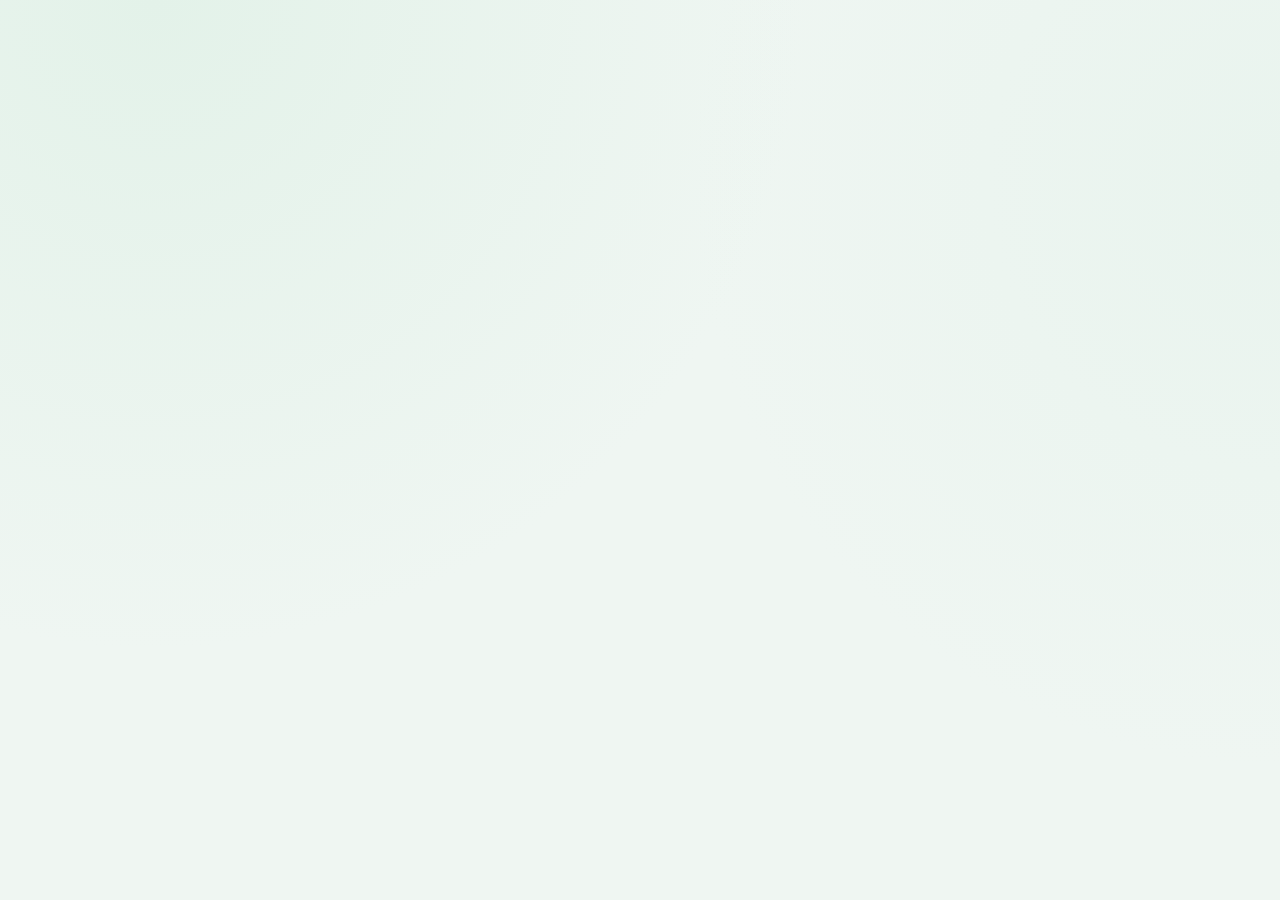
==== index.html @ cb38167a "Add files via upload" ====
<!DOCTYPE html>
<html lang="bn">
<head>
<meta charset="UTF-8">
<meta name="viewport" content="width=device-width, initial-scale=1.0">
<title>NpMC Canteen — নীলফামারী মেডিকেল কলেজ ক্যান্টিন</title>

<!-- ============ PWA: manifest, icons, theme color ============ -->
<link rel="manifest" href="manifest.json">
<meta name="theme-color" content="#0B2A4A">
<meta name="mobile-web-app-capable" content="yes">
<meta name="apple-mobile-web-app-capable" content="yes">
<meta name="apple-mobile-web-app-status-bar-style" content="black-translucent">
<meta name="apple-mobile-web-app-title" content="NpMC Canteen">
<link rel="icon" type="image/png" sizes="32x32" href="icons/favicon-32.png">
<link rel="icon" type="image/png" sizes="16x16" href="icons/favicon-16.png">
<link rel="apple-touch-icon" href="icons/apple-touch-icon.png">

<link rel="preconnect" href="https://fonts.googleapis.com">
<link href="https://fonts.googleapis.com/css2?family=Inter:wght@400;500;600;700&family=Noto+Sans+Bengali:wght@400;500;600;700&display=swap" rel="stylesheet">
<script src="https://cdnjs.cloudflare.com/ajax/libs/jspdf/2.5.1/jspdf.umd.min.js"></script>
<script src="https://cdnjs.cloudflare.com/ajax/libs/jspdf-autotable/3.5.25/jspdf.plugin.autotable.min.js"></script>
<script src="https://cdnjs.cloudflare.com/ajax/libs/html2canvas/1.4.1/html2canvas.min.js"></script>
<style>
  :root{
    --bg:#EFF6F2;
    --panel:#FFFFFF;
    --ink:#0B2A4A;
    --ink-soft:#5E7A8C;
    --line:#DDEBE3;
    --line-strong:#BFE0CE;
    --navy:#0B2A4A;
    --navy-2:#123A61;
    --accent:#0B2A4A;
    --accent-2:#0E8F6E;
    --accent-bg:#E7F3EC;
    --green:#0E8F6E;
    --green-bg:#E1F5EC;
    --red:#D14343;
    --red-bg:#FBE7E7;
    --gold:#C8901F;
    --gold-bg:#FBF0DA;
    --shadow: 0 2px 14px rgba(11,42,74,0.08);
  }
  *{box-sizing:border-box;}
  body{
    margin:0;
    font-family:'Inter','Noto Sans Bengali',sans-serif;
    color:var(--ink);
    background:
      radial-gradient(circle at 12% 0%, #E3F2E9 0%, transparent 45%),
      radial-gradient(circle at 100% 20%, #E9F4EE 0%, transparent 40%),
      var(--bg);
    background-attachment:fixed;
    min-height:100vh;
  }
  h1,h2,h3{font-family:'Inter','Noto Sans Bengali',sans-serif;}
  .num{font-variant-numeric: tabular-nums;}
  a{color:inherit;}
  ::selection{background:#CFE9DC;}
  :focus-visible{outline:2px solid var(--accent-2); outline-offset:2px;}

  /* ---------- shell ---------- */
  .wrap{max-width:1100px;margin:0 auto;padding:24px 16px 64px;}
  .hidden{display:none !important;}

  /* ---------- header ---------- */
  .masthead{
    display:flex;align-items:center;justify-content:space-between;gap:16px;
    padding-bottom:16px;margin-bottom:20px;border-bottom:1px solid var(--line-strong);
    flex-wrap:wrap;
  }
  .masthead h1{margin:0;font-size:1.35rem;font-weight:700;}
  .masthead .sub{color:var(--ink-soft);font-size:.82rem;margin-top:2px;}
  .stamp-wrap{display:flex;align-items:center;gap:10px;}
  .stamp{
    width:40px;height:40px;border-radius:50%;
    background:linear-gradient(135deg, var(--navy), var(--accent-2));color:#fff;
    display:flex;align-items:center;justify-content:center;
    font-weight:700;font-size:.95rem;flex:none;
    box-shadow:0 3px 10px rgba(11,42,74,0.3);
  }
  .who{line-height:1.25;text-align:right;}
  .who .name{font-weight:600;font-size:.9rem;}
  .who .role{font-size:.72rem;color:var(--ink-soft);}
  .logout-btn{
    background:none;border:1px solid var(--line-strong);color:var(--ink-soft);
    padding:6px 12px;border-radius:6px;font-size:.8rem;cursor:pointer;
  }
  .logout-btn:hover{background:var(--bg);}

  /* ---------- nav bar ---------- */
  .nav-bar{
    position:sticky;top:0;z-index:20;
    display:flex;gap:6px;overflow-x:auto;
    background:var(--bg);padding:10px 0 14px;margin-bottom:6px;
    -webkit-overflow-scrolling:touch;scrollbar-width:none;
  }
  .nav-bar::-webkit-scrollbar{display:none;}
  .nav-tab-btn{
    flex:none;padding:9px 16px;border-radius:999px;border:1px solid var(--line-strong);
    background:var(--panel);color:var(--ink-soft);font-family:inherit;font-size:.85rem;
    font-weight:600;cursor:pointer;white-space:nowrap;transition:all .15s ease;
  }
  .nav-tab-btn:hover{border-color:var(--accent-2);color:var(--accent-2);}
  .nav-tab-btn.active{
    background:linear-gradient(135deg, var(--navy), var(--accent-2));
    border-color:transparent;color:#fff;box-shadow:0 4px 14px rgba(11,42,74,0.35);
  }
  .tab-inactive{display:none !important;}

  /* ---------- cards ---------- */
  .panel{
    background:var(--panel);border:1px solid var(--line);border-radius:14px;
    padding:18px 20px;box-shadow:var(--shadow);margin-bottom:16px;
    transition:box-shadow .15s ease;
  }
  .panel:hover{box-shadow:0 6px 22px rgba(11,42,74,0.1);}
  .panel h2{font-size:1rem;margin:0 0 12px;font-weight:600;letter-spacing:-.01em;}
  .panel .hint{color:var(--ink-soft);font-size:.82rem;margin:0 0 12px;line-height:1.55;}

  .summary-grid{display:grid;grid-template-columns:repeat(4,1fr);gap:12px;margin-bottom:18px;}
  .sum-card{
    position:relative;background:var(--panel);border:1px solid var(--line);border-radius:12px;
    padding:14px 16px;box-shadow:var(--shadow);transition:box-shadow .15s ease;
  }
  .sum-card::after{content:"";position:absolute;top:0;left:0;right:0;height:3px;border-radius:12px 12px 0 0;background:linear-gradient(90deg, var(--navy), var(--accent-2));opacity:0;transition:opacity .15s ease;}
  .sum-card:hover::after{opacity:1;}
  .sum-card:hover{box-shadow:0 4px 16px rgba(11,42,74,0.1);}
  .sum-card .label{font-size:.72rem;color:var(--ink-soft);}
  .sum-card .val{font-size:1.25rem;font-weight:700;margin-top:4px;}
  .sum-card.green .val{color:var(--green);}
  .sum-card.red .val{color:var(--red);}
  .sum-card.gold .val{color:var(--gold);}
  @media (max-width:720px){.summary-grid{grid-template-columns:repeat(2,1fr);}}

  /* ---------- forms ---------- */
  .field-row{display:flex;gap:10px;flex-wrap:wrap;}
  .field{flex:1;min-width:150px;}
  label{font-size:.78rem;color:var(--ink-soft);display:block;margin-bottom:4px;}
  input[type=text],input[type=number],input[type=email],input[type=password],input[type=tel],select,input[type=date]{
    width:100%;padding:9px 12px;border:1px solid var(--line-strong);border-radius:8px;
    background:#fff;font-family:inherit;font-size:.92rem;color:var(--ink);
    transition:border-color .15s ease, box-shadow .15s ease;
  }
  input:focus,select:focus{border-color:var(--accent-2);box-shadow:0 0 0 3px var(--accent-bg);}
  .btn{
    border:none;border-radius:9px;padding:10px 16px;font-size:.88rem;font-weight:600;
    cursor:pointer;transition:background-color .15s ease, opacity .1s ease, transform .1s ease, box-shadow .15s ease;
  }
  .btn:active{opacity:.85;transform:translateY(1px);}
  .btn:disabled{cursor:not-allowed;opacity:.6;}
  .btn-primary{background:linear-gradient(135deg, var(--navy), var(--accent-2));color:#fff;box-shadow:0 3px 10px rgba(11,42,74,0.3);}
  .btn-primary:hover{box-shadow:0 5px 16px rgba(11,42,74,0.4);}
  .btn-gold{background:var(--gold);color:#fff;}
  .btn-gold:hover{background:#A97710;}
  .btn-outline{background:none;border:1px solid var(--line-strong);color:var(--ink);}
  .btn-outline:hover{background:var(--accent-bg);border-color:var(--accent-2);color:var(--accent-2);}
  .btn-sm{padding:6px 12px;font-size:.78rem;border-radius:7px;}
  .btn-row{display:flex;gap:10px;margin-top:12px;flex-wrap:wrap;}

  /* ---------- table ---------- */
  .table-scroll{overflow-x:auto;}
  table.ledger{width:100%;border-collapse:collapse;font-size:.86rem;}
  table.ledger thead th{
    text-align:left;font-weight:600;font-size:.72rem;
    color:var(--ink-soft);border-bottom:1px solid var(--line-strong);padding:8px 10px;white-space:nowrap;
  }
  table.ledger tbody td{padding:8px 10px;border-bottom:1px solid var(--line);vertical-align:middle;}
  table.ledger tbody tr:hover{background:var(--bg);}
  table.ledger tbody tr.group-row td{background:var(--accent-bg);font-weight:700;color:var(--navy);}
  .due-pos{color:var(--green);font-weight:600;}
  .due-neg{color:var(--red);font-weight:600;}
  .coll-input{width:100px;}
  .search-box{max-width:280px;margin-bottom:12px;}
  .icon-btn{
    background:none;border:1px solid var(--line-strong);border-radius:6px;
    padding:4px 9px;font-size:.78rem;cursor:pointer;color:var(--red);
  }
  .icon-btn:hover{background:var(--red-bg);}
  .icon-btn.edit{color:var(--accent-2);}
  .icon-btn.edit:hover{background:var(--accent-bg);border-color:var(--accent-2);}
  .badge{display:inline-block;font-size:.68rem;font-weight:700;padding:2px 9px;border-radius:999px;}
  .badge.green{background:var(--green-bg);color:var(--green);}
  .badge.gold{background:var(--gold-bg);color:var(--gold);}
  .badge.red{background:var(--red-bg);color:var(--red);}
  .badge.navy{background:var(--accent-bg);color:var(--navy);}

  /* ---------- activity ---------- */
  .activity-item{display:flex;gap:10px;padding:9px 0;border-bottom:1px dashed var(--line);font-size:.85rem;}
  .activity-item:last-child{border-bottom:none;}
  .activity-dot{width:8px;height:8px;border-radius:50%;margin-top:6px;flex:none;}
  .activity-dot.pay{background:var(--green);}
  .activity-dot.don{background:var(--gold);}
  .activity-dot.exp{background:var(--red);}
  .activity-dot.meal{background:var(--navy);}
  .activity-meta{color:var(--ink-soft);font-size:.75rem;}

  /* ---------- auth screen ---------- */
  .auth-screen{
    min-height:100vh;display:flex;align-items:center;justify-content:center;padding:20px;
    background:radial-gradient(circle at 50% 0%, #DCEFE3 0%, var(--bg) 65%);
  }
  .auth-card{
    background:rgba(255,255,255,0.9);backdrop-filter:blur(10px);
    border:1px solid var(--line-strong);border-radius:18px;
    box-shadow:0 12px 40px rgba(11,42,74,0.14);padding:32px 28px;max-width:440px;width:100%;
  }
  .auth-card h1{font-size:1.2rem;margin:0 0 4px;text-align:center;font-weight:700;letter-spacing:-.01em;}
  .auth-card .bn{font-size:1.05rem;font-weight:700;text-align:center;}
  .auth-card .sub{text-align:center;color:var(--ink-soft);font-size:.85rem;margin-bottom:22px;}
  .auth-toggle{text-align:center;margin-top:16px;font-size:.85rem;color:var(--ink-soft);}
  .auth-toggle a{color:var(--accent-2);cursor:pointer;font-weight:600;text-decoration:none;}
  .auth-toggle a:hover{text-decoration:underline;}
  .auth-error{background:var(--red-bg);color:var(--red);border-radius:8px;padding:9px 12px;font-size:.82rem;margin-bottom:14px;}
  .auth-stamp{display:flex;justify-content:center;margin-bottom:14px;}
  .auth-stamp .stamp{width:54px;height:54px;font-size:1.3rem;background:linear-gradient(135deg, var(--navy), var(--accent-2));box-shadow:0 6px 18px rgba(11,42,74,0.4);}

  #voucher-box{display:none;}

  /* ---------- meal ordering (subscriber) ---------- */
  .meal-window-notice{border-radius:8px;padding:10px 12px;font-size:.85rem;margin-bottom:12px;font-weight:600;}
  .meal-window-notice.open{background:var(--green-bg);color:var(--green);}
  .meal-window-notice.closed{background:var(--red-bg);color:var(--red);}
  .meal-section{margin-bottom:22px;}
  .meal-section:last-child{margin-bottom:0;}
  .meal-section-heading{
    display:flex;align-items:center;gap:8px;font-size:.95rem;font-weight:700;color:var(--ink);
    margin:0 0 10px;padding-bottom:6px;border-bottom:2px solid var(--accent-bg);
  }
  .meal-grid{display:grid;grid-template-columns:repeat(auto-fill,minmax(240px,1fr));gap:14px;}
  .meal-card{
    position:relative;border:2px solid var(--line-strong);border-radius:16px;
    padding:16px 18px;background:#fff;
    display:flex;flex-direction:column;gap:8px;min-height:120px;
  }
  .meal-card .mc-title{font-weight:700;font-size:1rem;}
  .meal-card .mc-note{font-size:.78rem;color:var(--ink-soft);}
  .meal-card .mc-price{font-size:1.2rem;font-weight:700;color:var(--navy);margin-top:auto;}
  .meal-card .mc-btn{width:100%;}
  .meal-card.ordered{border-color:var(--green);background:var(--green-bg);}
  .meal-card.ordered .mc-price{color:var(--green);}
  .meal-card.disabled{opacity:.55;}

  .switch{position:relative;display:inline-block;width:40px;height:22px;flex:none;}
  .switch input{opacity:0;width:0;height:0;}
  .switch .slider{position:absolute;cursor:pointer;inset:0;background:var(--line-strong);border-radius:999px;transition:.15s;}
  .switch .slider::before{position:absolute;content:"";height:16px;width:16px;left:3px;bottom:3px;background:#fff;border-radius:50%;transition:.15s;box-shadow:0 1px 3px rgba(0,0,0,.25);}
  .switch input:checked + .slider{background:var(--accent-2);}
  .switch input:checked + .slider::before{transform:translateX(18px);}
  .switch-label{font-size:.86rem;font-weight:600;color:var(--ink);cursor:pointer;user-select:none;}
  .toggle-row{display:flex;align-items:center;gap:10px;flex-wrap:wrap;margin-bottom:12px;background:var(--accent-bg);border:1px solid var(--line-strong);border-radius:10px;padding:10px 14px;}

  .served-check{width:20px;height:20px;accent-color:var(--accent-2);cursor:pointer;}

  /* ---------- quick-serve (rush-hour distribution) ---------- */
  .quick-serve-box{
    display:flex;align-items:center;gap:10px;flex-wrap:wrap;
    background:linear-gradient(135deg, var(--navy), var(--accent-2));
    border-radius:12px;padding:14px 16px;margin-bottom:14px;
    box-shadow:0 4px 16px rgba(11,42,74,0.25);
  }
  .quick-serve-input{
    flex:1;min-width:160px;padding:12px 14px;font-size:1.1rem;font-weight:700;
    border:none;border-radius:9px;text-align:center;letter-spacing:.02em;
  }
  .quick-serve-box .btn{flex:none;white-space:nowrap;}
  .quick-serve-count{color:#fff;font-weight:700;font-size:.85rem;background:rgba(255,255,255,0.18);padding:8px 14px;border-radius:8px;white-space:nowrap;}
  tr.served-row{opacity:.5;}
  tr.served-row td{text-decoration:line-through;}
  tr.order-row{cursor:pointer;}
  tr.order-row:hover{background:var(--accent-bg);}
  @keyframes flashServed{0%{background:var(--green-bg);}100%{background:transparent;}}
  tr.just-served{animation:flashServed 1.1s ease;}
</style>
</head>
<body>

<!-- ============ AUTH SCREEN ============ -->
<div id="auth-screen" class="auth-screen hidden">
  <div class="auth-card">
    <div class="auth-stamp"><div class="stamp">🍽️</div></div>
    <div class="bn">নীলফামারী মেডিকেল কলেজ ক্যান্টিন</div>
    <h1>Nilphamari Medical College Canteen</h1>
    <div class="sub">Canteen Management System — Login</div>

    <div id="auth-error" class="auth-error hidden"></div>

    <!-- LOGIN FORM -->
    <div id="login-form">
      <div class="field" style="margin-bottom:10px;">
        <label>ইমেইল / Email</label>
        <input type="email" id="login-email" placeholder="you@example.com" autocomplete="username">
      </div>
      <div class="field" style="margin-bottom:16px;">
        <label>পাসওয়ার্ড / Password</label>
        <input type="password" id="login-password" placeholder="••••••••" autocomplete="current-password" onkeydown="if(event.key==='Enter'){doLogin();}">
      </div>
      <button class="btn btn-primary" style="width:100%;" onclick="doLogin()">লগইন / Log In</button>
      <div class="auth-toggle">
        <a onclick="showForgotForm()">পাসওয়ার্ড ভুলে গেছেন? / Forgot password?</a>
      </div>
      <div class="auth-toggle">নতুন শিক্ষার্থী? <a onclick="showRegisterForm()">রেজিস্ট্রেশন করুন / Register</a></div>
    </div>

    <!-- FORGOT PASSWORD FORM -->
    <div id="forgot-form" class="hidden">
      <p class="hint" style="margin:-6px 0 14px;">আপনার অ্যাকাউন্টের ইমেইল দিন — পাসওয়ার্ড রিসেট করার লিংক পাঠানো হবে।</p>
      <div class="field" style="margin-bottom:16px;">
        <label>ইমেইল / Email</label>
        <input type="email" id="forgot-email" placeholder="you@example.com" autocomplete="username" onkeydown="if(event.key==='Enter'){doForgotPassword();}">
      </div>
      <button class="btn btn-primary" style="width:100%;" id="forgot-btn" onclick="doForgotPassword()">রিসেট লিংক পাঠান / Send Reset Link</button>
      <div class="auth-toggle"><a onclick="showLoginForm()">লগইনে ফিরে যান / Back to Login</a></div>
    </div>

    <!-- REGISTER FORM (student self-registration with full profile) -->
    <div id="register-form" class="hidden">
      <p class="hint" style="margin:-6px 0 14px;">নিচের সব তথ্য দিয়ে আপনার ক্যান্টিন অ্যাকাউন্ট তৈরি করুন — ব্যাচ ও রোল নম্বর দিয়ে তৈরি ইউনিক আইডি দিয়েই আপনার শনাক্তকরণ হবে।</p>
      <div class="field-row">
        <div class="field"><label>নাম / Name</label><input type="text" id="reg-name" placeholder="e.g. Rahim Uddin"></div>
        <div class="field">
          <label>ব্যাচ নম্বর / Batch Number</label>
          <select id="reg-batch" onchange="updateRegHostelPreview()">
            <option value="">নির্বাচন করুন</option>
            <option value="4">৪ (Batch 4)</option>
            <option value="5">৫ (Batch 5)</option>
            <option value="6">৬ (Batch 6)</option>
            <option value="7">৭ (Batch 7)</option>
            <option value="8">৮ (Batch 8)</option>
          </select>
        </div>
      </div>
      <div class="field-row" style="margin-top:10px;">
        <div class="field"><label>রোল নম্বর / Roll Number</label><input type="number" id="reg-roll" placeholder="e.g. 66" oninput="updateRegHostelPreview()"></div>
        <div class="field">
          <label>জেন্ডার / Gender</label>
          <select id="reg-gender" onchange="updateRegHostelPreview()">
            <option value="male">ছেলে / Male</option>
            <option value="female">মেয়ে / Female</option>
          </select>
        </div>
      </div>
      <div class="field-row" style="margin-top:10px;">
        <div class="field">
          <label>হোস্টেলের নাম / Hostel Name</label>
          <input type="text" id="reg-hostel-preview" readonly disabled value="করতোয়া ছাত্রাবাস">
          <input type="hidden" id="reg-hostel" value="করতোয়া ছাত্রাবাস">
        </div>
        <div class="field"><label>ইউনিক আইডি / Unique ID</label><input type="text" id="reg-id-preview" readonly disabled placeholder="ব্যাচ ও রোল দিলে দেখাবে"></div>
      </div>
      <div class="field-row" style="margin-top:10px;">
        <div class="field"><label>রুম নম্বর / Room Number</label><input type="text" id="reg-room" placeholder="e.g. 204"></div>
        <div class="field"><label>মোবাইল নম্বর / Mobile Number</label><input type="tel" id="reg-phone" placeholder="e.g. 01700000000"></div>
      </div>
      <div class="field-row" style="margin-top:10px;">
        <div class="field"><label>ইমেইল / Email</label><input type="email" id="reg-email" placeholder="you@example.com" autocomplete="username"></div>
        <div class="field"></div>
      </div>
      <div class="field-row" style="margin-top:10px;">
        <div class="field"><label>পাসওয়ার্ড / Password</label><input type="password" id="reg-password" placeholder="কমপক্ষে ৬ অক্ষর" autocomplete="new-password"></div>
        <div class="field"><label>পাসওয়ার্ড নিশ্চিত করুন</label><input type="password" id="reg-confirm-password" placeholder="••••••••" autocomplete="new-password" onkeydown="if(event.key==='Enter'){doRegister();}"></div>
      </div>
      <button class="btn btn-primary" style="width:100%;margin-top:16px;" id="register-btn" onclick="doRegister()">রেজিস্ট্রেশন সম্পন্ন করুন / Register</button>
      <div class="auth-toggle">আগে থেকেই অ্যাকাউন্ট আছে? <a onclick="showLoginForm()">লগইন করুন</a></div>
    </div>
  </div>
</div>

<!-- ============ PENDING-APPROVAL SCREEN ============ -->
<div id="pending-screen" class="auth-screen hidden">
  <div class="auth-card" style="text-align:center;">
    <div class="auth-stamp"><div class="stamp">⏳</div></div>
    <h1>অ্যাক্সেসের অপেক্ষায় — Waiting for Access</h1>
    <p style="font-size:.88rem;color:var(--ink-soft);line-height:1.6;margin:14px 0 20px;">
      আপনার অ্যাকাউন্টে (<b id="pending-email">—</b>) এখনো কোনো ভূমিকা (role) দেওয়া হয়নি। ক্যান্টিন এডমিন / ডেভেলপার প্যানেলের সাথে যোগাযোগ করুন।
    </p>
    <button class="btn btn-outline" style="width:100%;" onclick="doLogout()">লগ আউট / Log Out</button>
  </div>
</div>

<!-- ============ MAIN APP ============ -->
<div id="app" class="wrap hidden">

  <div class="masthead">
    <div>
      <h1>নীলফামারী মেডিকেল কলেজ ক্যান্টিন</h1>
      <div class="sub" id="masthead-sub">Canteen Management Dashboard</div>
    </div>
    <div class="stamp-wrap">
      <div class="who">
        <div class="name" id="current-user-name">—</div>
        <div class="role" id="current-user-role">—</div>
      </div>
      <div class="stamp" id="current-user-stamp">?</div>
      <button class="logout-btn" onclick="doLogout()">লগ আউট</button>
    </div>
  </div>

  <div class="nav-bar" id="nav-bar"></div>

  <!-- ============ SUBSCRIBER: personal account panel ============ -->
  <div class="panel subscriber-only hidden" data-tab="dashboard">
    <h2>আপনার হিসাব / Your Account</h2>
    <p class="hint" id="subscriber-account-sub">—</p>
    <div class="summary-grid" style="margin-bottom:10px;">
      <div class="sum-card green"><div class="label">মোট জমা</div><div class="val num" id="sub-total-collected">৳0</div></div>
      <div class="sum-card red"><div class="label">মোট খরচ / মিল বিল</div><div class="val num" id="sub-total-expense">৳0</div></div>
      <div class="sum-card"><div class="label">বর্তমান ব্যালেন্স</div><div class="val num" id="sub-due-credit">৳0</div></div>
    </div>
    <div class="table-scroll">
      <table class="ledger">
        <thead><tr><th>তারিখ</th><th>জমার পরিমাণ</th><th>যোগ করেছেন</th></tr></thead>
        <tbody id="sub-payment-history"></tbody>
      </table>
    </div>
    <h2 style="margin-top:20px;">খরচের বিবরণ</h2>
    <div class="table-scroll">
      <table class="ledger">
        <thead><tr><th>তারিখ</th><th>খাত / বিবরণ</th><th>পরিমাণ</th></tr></thead>
        <tbody id="sub-expense-breakdown"></tbody>
      </table>
    </div>
  </div>

  <!-- ============ SUBSCRIBER: meal ordering ============ -->
  <div class="panel subscriber-only hidden" data-tab="order">
    <h2>🍽️ মিল অর্ডার করুন / Order a Meal</h2>
    <p class="hint">প্রতিদিন নির্দিষ্ট সময়ে (নিচে দেখুন) <b>পরদিনের</b> মিলের অর্ডার খোলে — অর্থাৎ আগামীকালের মিল আজ রাতেই অর্ডার করতে হবে। কোন বার কী মেনু, সেটা অটোমেটিক দেখানো হচ্ছে। অর্ডার করার সাথে সাথেই দাম আপনার হিসাব থেকে কেটে নেওয়া হবে।</p>
    <div id="sub-due-block-notice" class="meal-window-notice closed hidden"></div>
    <div id="sub-meal-catalog"></div>
  </div>

  <!-- ============ SUBSCRIBER: my orders ============ -->
  <div class="panel subscriber-only hidden" data-tab="myorders">
    <h2>আপনার মিল অর্ডার ইতিহাস</h2>
    <div class="table-scroll">
      <table class="ledger">
        <thead><tr><th>তারিখ</th><th>মিল</th><th>ধরন</th><th>মূল্য</th><th>স্ট্যাটাস</th><th>অ্যাকশন</th></tr></thead>
        <tbody id="my-meal-orders-body"></tbody>
      </table>
    </div>
  </div>

  <!-- ============ HOSTEL ADMIN (boys/girls): dashboard ============ -->
  <div class="panel hostel-admin-only hidden" data-tab="dashboard">
    <h2 id="hostel-admin-title">হোস্টেলের হিসাব — সংক্ষিপ্ত</h2>
    <div class="summary-grid" style="margin-bottom:0;">
      <div class="sum-card"><div class="label">মোট শিক্ষার্থী</div><div class="val num" id="hostel-count">0</div></div>
      <div class="sum-card green"><div class="label">মোট জমা</div><div class="val num" id="hostel-total-collected">৳0</div></div>
      <div class="sum-card gold"><div class="label">আজকের মিল অর্ডার</div><div class="val num" id="hostel-today-orders">0</div></div>
    </div>
  </div>

  <!-- ============ HOSTEL ADMIN: student balances + add money ============ -->
  <div class="panel hostel-admin-only hidden" data-tab="payments">
    <h2>শিক্ষার্থীদের জমার হিসাব</h2>
    <p class="hint">এখানে আপনার হোস্টেলের শিক্ষার্থীদের তালিকা, জমার পরিমাণ ও ব্যালেন্স দেখা যাবে — এখান থেকেই তাদের জন্য টাকা জমা যোগ করা যাবে।</p>
    <input type="text" class="search-box" id="hostel-admin-student-search" placeholder="🔍 আইডি (ID), রোল বা নাম দিয়ে খুঁজুন..." oninput="filterHostelAdminStudents()">
    <div class="table-scroll">
      <table class="ledger">
        <thead><tr><th>আইডি (ID)</th><th>রোল</th><th>নাম</th><th>ব্যাচ</th><th>রুম</th><th>মোট জমা (৳)</th><th>ব্যালেন্স</th><th>টাকা জমা যোগ করুন</th></tr></thead>
        <tbody id="hostel-admin-student-body"></tbody>
      </table>
    </div>
  </div>

  <!-- ============ HOSTEL ADMIN (boys only): view girls database (read-only) ============ -->
  <div class="panel hidden" id="boys-admin-girls-view-panel" data-tab="payments">
    <h2>👀 মেয়েদের ডাটাবেস (শুধু দেখার জন্য)</h2>
    <p class="hint">এখানে মেয়েদের হোস্টেলের শিক্ষার্থীদের তালিকা শুধু দেখা যাবে — এখান থেকে টাকা জমা যোগ করা যাবে না।</p>
    <input type="text" class="search-box" id="hostel-admin-girls-view-search" placeholder="🔍 আইডি (ID), রোল বা নাম দিয়ে খুঁজুন..." oninput="filterHostelAdminGirlsView()">
    <div class="table-scroll">
      <table class="ledger">
        <thead><tr><th>আইডি (ID)</th><th>রোল</th><th>নাম</th><th>ব্যাচ</th><th>রুম</th><th>মোট জমা (৳)</th><th>ব্যালেন্স</th></tr></thead>
        <tbody id="hostel-admin-girls-view-body"></tbody>
      </table>
    </div>
  </div>

  <!-- ============ HOSTEL ADMIN: financial accounts (daily/monthly/total) ============ -->
  <div class="panel hostel-admin-only hidden" data-tab="finance">
    <h2>💰 আর্থিক হিসাব</h2>
    <p class="hint" id="hostel-finance-hint">এখানে দৈনিক ও মাসিক টাকা সংগ্রহ এবং খাবার বিক্রির হিসাব দেখা যাবে।</p>

    <div id="hostel-finance-boys-section" class="hidden">
      <h2 style="margin-top:18px;">ছেলেদের হিসাব</h2>
      <div class="summary-grid" style="margin-bottom:0;">
        <div class="sum-card green"><div class="label">আজকের সংগ্রহ (Collection)</div><div class="val num" id="hf-boys-today-collection">৳0</div></div>
        <div class="sum-card gold"><div class="label">আজকের খাবার বিক্রি</div><div class="val num" id="hf-boys-today-sales">৳0</div></div>
        <div class="sum-card green"><div class="label">এই মাসের সংগ্রহ</div><div class="val num" id="hf-boys-month-collection">৳0</div></div>
        <div class="sum-card gold"><div class="label">এই মাসের খাবার বিক্রি</div><div class="val num" id="hf-boys-month-sales">৳0</div></div>
        <div class="sum-card"><div class="label">সর্বমোট সংগ্রহ</div><div class="val num" id="hf-boys-total-collection">৳0</div></div>
        <div class="sum-card"><div class="label">সর্বমোট খাবার বিক্রি</div><div class="val num" id="hf-boys-total-sales">৳0</div></div>
      </div>
    </div>

    <div id="hostel-finance-girls-section">
      <h2 style="margin-top:18px;">মেয়েদের হিসাব</h2>
      <div class="summary-grid" style="margin-bottom:0;">
        <div class="sum-card green"><div class="label">আজকের সংগ্রহ (Collection)</div><div class="val num" id="hf-girls-today-collection">৳0</div></div>
        <div class="sum-card gold"><div class="label">আজকের খাবার বিক্রি</div><div class="val num" id="hf-girls-today-sales">৳0</div></div>
        <div class="sum-card green"><div class="label">এই মাসের সংগ্রহ</div><div class="val num" id="hf-girls-month-collection">৳0</div></div>
        <div class="sum-card gold"><div class="label">এই মাসের খাবার বিক্রি</div><div class="val num" id="hf-girls-month-sales">৳0</div></div>
        <div class="sum-card"><div class="label">সর্বমোট সংগ্রহ</div><div class="val num" id="hf-girls-total-collection">৳0</div></div>
        <div class="sum-card"><div class="label">সর্বমোট খাবার বিক্রি</div><div class="val num" id="hf-girls-total-sales">৳0</div></div>
      </div>
    </div>
  </div>

  <!-- ============ HOSTEL ADMIN: meal order checklist + downloads ============ -->
  <div class="panel hostel-admin-only hidden" data-tab="orders">
    <h2>📦 মিল অর্ডার তালিকা ও বিতরণ চেকলিস্ট</h2>
    <p class="hint">ভিড়ের সময় দ্রুত বিতরণ করতে নিচে শুধু <b>রোল নম্বর</b> লিখে Enter চাপুন — সাথে সাথেই "বিতরণকৃত" মার্ক হয়ে যাবে।</p>
    <div class="quick-serve-box">
      <input type="number" id="hostel-quickserve-roll" class="quick-serve-input" placeholder="🔎 ইউনিক আইডি লিখুন (যেমন 866)..." onkeydown="if(event.key==='Enter'){quickServeByRoll('hostel-quickserve-roll','hostel-orders-date','hostel-orders-mealtype',null);}">
      <button class="btn btn-primary" onclick="quickServeByRoll('hostel-quickserve-roll','hostel-orders-date','hostel-orders-mealtype',null)">✓ বিতরণ সম্পন্ন করুন</button>
      <div class="quick-serve-count" id="hostel-orders-count">0 / 0 বিতরণ সম্পন্ন</div>
    </div>
    <div class="field-row" style="align-items:flex-end;margin-bottom:12px;">
      <div class="field"><label>তারিখ</label><input type="date" id="hostel-orders-date"></div>
      <div class="field">
        <label>মিলের ধরন</label>
        <select id="hostel-orders-mealtype">
          <option value="all">সব ধরন</option>
          <option value="breakfast">Breakfast (সকালের নাস্তা)</option>
          <option value="lunch">Lunch (দুপুরের খাবার)</option>
          <option value="dinner">Dinner (রাতের খাবার)</option>
        </select>
      </div>
      <div class="field"><label>খুঁজুন (নাম/রোল/রুম)</label><input type="text" id="hostel-orders-search" placeholder="🔍 লিখে খুঁজুন..." oninput="renderMealOrdersTable('hostel-orders-body','hostel-orders-date','hostel-orders-mealtype',null,false,'hostel-orders-search','hostel-orders-count')"></div>
    </div>
    <div class="btn-row" style="margin-top:0;margin-bottom:12px;">
      <button class="btn btn-primary" onclick="downloadHostelMealOrdersPDF()">📄 PDF ডাউনলোড</button>
      <button class="btn btn-outline" onclick="downloadHostelMealOrdersCSV()">📥 Excel/CSV ডাউনলোড</button>
    </div>
    <div class="btn-row" style="margin-top:0;margin-bottom:12px;">
      <button class="btn btn-outline" onclick="downloadHostelMealTypeCSV('lunch')">🍛 লাঞ্চ শিট (CSV)</button>
      <button class="btn btn-outline" onclick="downloadHostelMealTypePDF('lunch')">🍛 লাঞ্চ শিট (PDF)</button>
      <button class="btn btn-outline" onclick="downloadHostelMealTypeCSV('dinner')">🌙 ডিনার শিট (CSV)</button>
      <button class="btn btn-outline" onclick="downloadHostelMealTypePDF('dinner')">🌙 ডিনার শিট (PDF)</button>
    </div>
    <div class="table-scroll">
      <table class="ledger">
        <thead><tr><th>বিতরণ</th><th>ব্যাচ</th><th>রুম</th><th>নাম (রোল)</th><th>মিল</th><th>মূল্য</th></tr></thead>
        <tbody id="hostel-orders-body"></tbody>
      </table>
    </div>
  </div>

  <!-- ============ HOSTEL ADMIN: personal free meal order ============ -->
  <div class="panel hostel-admin-only hidden" data-tab="myorder">
    <h2>আপনার ব্যক্তিগত মিল অর্ডার</h2>
    <p class="hint">এটি আপনার (এডমিনের) নিজস্ব মিল অর্ডার — কোনো শিক্ষার্থীর হিসাব থেকে দাম কাটা হবে না।</p>
    <div id="hostel-admin-meal-catalog"></div>
    <h2 style="margin-top:20px;">আপনার অর্ডার ইতিহাস</h2>
    <div class="table-scroll">
      <table class="ledger">
        <thead><tr><th>তারিখ</th><th>মিল</th><th>ধরন</th><th>মূল্য</th><th>অ্যাকশন</th></tr></thead>
        <tbody id="hostel-admin-my-orders-body"></tbody>
      </table>
    </div>
  </div>

  <!-- ============ TREASURER: summary cards ============ -->
  <div class="summary-grid treasurer-only" data-tab="dashboard">
    <div class="sum-card green"><div class="label">Student Collection</div><div class="val num" id="sum-collection">৳0</div></div>
    <div class="sum-card gold"><div class="label">Fund</div><div class="val num" id="sum-donation">৳0</div></div>
    <div class="sum-card red"><div class="label">Total Expense (incl. Meals)</div><div class="val num" id="sum-expense">৳0</div></div>
    <div class="sum-card"><div class="label">Balance in Hand</div><div class="val num" id="sum-balance">৳0</div></div>
  </div>

  <div class="panel treasurer-only" data-tab="dashboard">
    <h2>জেন্ডার অনুযায়ী হিসাব</h2>
    <div class="summary-grid" style="margin-bottom:0;">
      <div class="sum-card"><div class="label">ছেলে শিক্ষার্থী</div><div class="val num" id="boys-count-admin">0</div></div>
      <div class="sum-card green"><div class="label">ছেলেদের মোট জমা</div><div class="val num" id="boys-collected-admin">৳0</div></div>
      <div class="sum-card"><div class="label">ছেলেদের ব্যালেন্স</div><div class="val num" id="boys-balance-admin">৳0</div></div>
      <div class="sum-card"><div class="label">মেয়ে শিক্ষার্থী</div><div class="val num" id="girls-count-admin">0</div></div>
      <div class="sum-card green"><div class="label">মেয়েদের মোট জমা</div><div class="val num" id="girls-collected-admin">৳0</div></div>
      <div class="sum-card"><div class="label">মেয়েদের ব্যালেন্স</div><div class="val num" id="girls-balance-admin">৳0</div></div>
    </div>
  </div>

  <div class="panel treasurer-only" data-tab="dashboard">
    <h2>আজকের মিল অর্ডার — এক নজরে</h2>
    <div class="summary-grid" style="margin-bottom:0;">
      <div class="sum-card"><div class="label">Breakfast</div><div class="val num" id="today-breakfast-count">0</div></div>
      <div class="sum-card"><div class="label">Lunch</div><div class="val num" id="today-lunch-count">0</div></div>
      <div class="sum-card"><div class="label">Dinner</div><div class="val num" id="today-dinner-count">0</div></div>
      <div class="sum-card gold"><div class="label">এখনও বিতরণ বাকি</div><div class="val num" id="today-unserved-count">0</div></div>
    </div>
  </div>

  <div class="panel treasurer-only" data-tab="dashboard">
    <h2>Reports & Vouchers</h2>
    <p class="hint" style="margin-bottom:6px;">Download the full statement as a PDF, or save an expense voucher as an image.</p>
    <div class="btn-row">
      <button class="btn btn-primary" onclick="downloadFullReport()">📄 Full PDF Report</button>
      <button class="btn btn-outline" onclick="openVoucherModal()">🧾 Expense Voucher (PNG)</button>
    </div>
  </div>

  <!-- login accounts (moved into Dashboard tab) -->
  <div class="panel treasurer-only" data-tab="dashboard">
    <h2>নতুন লগইন অ্যাকাউন্ট তৈরি করুন</h2>
    <p class="hint">এখান থেকেই ডেভেলপার প্যানেল, শিক্ষক, হোস্টেল এডমিন, বা শিক্ষার্থীর জন্য লগইন অ্যাকাউন্ট তৈরি করুন।</p>
    <div class="field-row">
      <div class="field"><label>নাম</label><input type="text" id="new-user-name" placeholder="e.g. Rahim Uddin"></div>
      <div class="field"><label>ইমেইল</label><input type="email" id="new-user-email" placeholder="e.g. rahim@example.com"></div>
      <div class="field"><label>পাসওয়ার্ড</label><input type="password" id="new-user-password" placeholder="কমপক্ষে ৬ অক্ষর"></div>
    </div>
    <div class="field-row" style="margin-top:10px;">
      <div class="field">
        <label>ভূমিকা (Role)</label>
        <select id="new-user-role" onchange="onNewUserRoleChange()">
          <option value="treasurer">ডেভেলপার প্যানেল (Developer Panel)</option>
          <option value="teacher">শিক্ষক (Teacher)</option>
          <option value="girls_admin">মেয়েদের হোস্টেল এডমিন</option>
          <option value="boys_admin">ছেলেদের হোস্টেল এডমিন</option>
          <option value="subscriber">শিক্ষার্থী (Subscriber)</option>
        </select>
      </div>
      <div class="field hidden" id="new-user-roll-wrap">
        <label>কোন শিক্ষার্থী (Roll)</label>
        <select id="new-user-roll"></select>
      </div>
    </div>
    <div class="btn-row"><button class="btn btn-primary" id="add-user-btn" onclick="addUserAccount()">🔑 অ্যাকাউন্ট তৈরি করুন</button></div>

    <h2 style="margin-top:22px;">সব লগইন অ্যাকাউন্ট</h2>
    <div class="table-scroll">
      <table class="ledger">
        <thead><tr><th>নাম</th><th>ইমেইল</th><th>ভূমিকা</th><th>আইডি (ID)</th><th></th></tr></thead>
        <tbody id="users-list-body"></tbody>
      </table>
    </div>
  </div>

  <!-- fund (moved into Dashboard tab) -->
  <div class="panel treasurer-only" data-tab="dashboard">
    <h2>Add Fund</h2>
    <p class="hint">Record contributions received from parents, alumni, or other donors.</p>
    <div class="field-row">
      <div class="field"><label>Purpose</label><input type="text" id="donation-name" placeholder="e.g. Parent / Alumni"></div>
      <div class="field"><label>Amount (৳)</label><input type="number" id="donation-amount" placeholder="500"></div>
      <div class="field"><label>Note (optional)</label><input type="text" id="donation-note" placeholder="e.g. Eid gift"></div>
    </div>
    <div class="btn-row"><button class="btn btn-gold" onclick="saveDonation()">Save Fund</button></div>
    <div class="table-scroll" style="margin-top:16px;">
      <table class="ledger">
        <thead><tr><th>Date</th><th>Purpose</th><th>Amount</th><th>Note</th><th>Added By</th></tr></thead>
        <tbody id="donation-list"></tbody>
      </table>
    </div>
  </div>

  <!-- expense (moved into Dashboard tab) -->
  <div class="panel treasurer-only" data-tab="dashboard">
    <h2>Add Expense</h2>
    <div class="field-row">
      <div class="field" style="flex:2;"><label>Description</label><input type="text" id="expense-desc" placeholder="e.g. Kitchen gas purchase"></div>
      <div class="field"><label>Amount (৳)</label><input type="number" id="expense-amount" placeholder="1000"></div>
    </div>
    <div class="field-row" style="margin-top:10px;">
      <div class="field">
        <label>এই খরচ কার ঘাড়ে পড়বে?</label>
        <select id="expense-charge-type" onchange="onExpenseChargeTypeChange()">
          <option value="all">সবার সমান ভাগে (Equal split)</option>
          <option value="individual">নির্দিষ্ট একজন শিক্ষার্থীর ব্যক্তিগত হিসাব থেকে</option>
        </select>
      </div>
      <div class="field hidden" id="expense-target-wrap">
        <label>শিক্ষার্থী নির্বাচন করুন</label>
        <select id="expense-target-roll"></select>
      </div>
    </div>
    <div class="btn-row"><button class="btn btn-primary" onclick="saveExpense()">Save Expense</button></div>
    <div class="table-scroll" style="margin-top:16px;">
      <table class="ledger">
        <thead><tr><th>Date</th><th>Description</th><th>Amount</th><th>চার্জ করা হয়েছে</th><th>Added By</th></tr></thead>
        <tbody id="expense-list"></tbody>
      </table>
    </div>
  </div>

  <!-- student management -->
  <div class="panel treasurer-only" data-tab="students">
    <h2>সব শিক্ষার্থী ও টাকা জমা</h2>
    <p class="hint">এখানে সব শিক্ষার্থীর তথ্য ও বর্তমান ব্যালেন্স দেখা যাবে।</p>
    <input type="text" class="search-box" id="student-search" placeholder="🔍 নাম বা রোল দিয়ে খুঁজুন..." oninput="filterStudents()">
    <div class="table-scroll">
      <table class="ledger">
        <thead><tr><th>আইডি (ID)</th><th>নাম</th><th>ব্যাচ</th><th>হোস্টেল</th><th>রুম</th><th>ফোন</th><th>জেন্ডার</th><th>ব্যালেন্স</th><th></th></tr></thead>
        <tbody id="students-body"></tbody>
      </table>
    </div>

    <h2 style="margin-top:22px;">🧹 আটকে যাওয়া রেজিস্ট্রেশন (Orphaned Registrations)</h2>
    <p class="hint">
      যাদের registration মাঝপথে (নেটওয়ার্ক সমস্যায়) থেমে গিয়েছিল — অর্থাৎ "students" তালিকায় আইডি আছে কিন্তু কোনো লগইন অ্যাকাউন্ট (users) সাথে যুক্ত নেই — তারা নিচে দেখাবে।
      এই আইডিগুলো মুছে দিলে ঐ শিক্ষার্থী আবার নতুন করে register করতে পারবে। ভুলবশত সক্রিয় কাউকে মুছবেন না — মোছার আগে নাম/রোল ভালোভাবে যাচাই করুন।
    </p>
    <div class="btn-row"><button class="btn btn-secondary" onclick="scanOrphanedRegistrations()">🔍 স্ক্যান করুন</button></div>
    <div class="table-scroll" style="margin-top:10px;">
      <table class="ledger">
        <thead><tr><th>আইডি (ID)</th><th>নাম</th><th>ব্যাচ</th><th>ফোন</th><th>অবস্থা</th><th></th></tr></thead>
        <tbody id="orphan-students-body"><tr><td colspan="6" style="text-align:center;color:var(--ink-soft);">স্ক্যান করতে উপরের বাটনে ক্লিক করুন</td></tr></tbody>
      </table>
    </div>
  </div>

  <!-- meal catalog management -->
  <div class="panel treasurer-only" data-tab="meals">
    <h2>🍽️ মিল আইটেম যোগ/পরিচালনা করুন</h2>
    <p class="hint">প্রতিটি আইটেমের জন্য একটি নির্দিষ্ট বার (weekday) বেছে দিন — সেই বারেই এই আইটেমটি অর্ডার তালিকায় দেখাবে। "সব বার" রাখলে প্রতিদিন দেখাবে।</p>
    <div class="field-row">
      <div class="field" style="flex:2;"><label>মিলের নাম</label><input type="text" id="new-meal-name" placeholder="e.g. Lunch - Rice & Chicken"></div>
      <div class="field">
        <label>ধরন</label>
        <select id="new-meal-type">
          <option value="breakfast">Breakfast (সকালের নাস্তা)</option>
          <option value="lunch">Lunch (দুপুরের খাবার)</option>
          <option value="dinner">Dinner (রাতের খাবার)</option>
        </select>
      </div>
      <div class="field">
        <label>কোন বার</label>
        <select id="new-meal-weekday">
          <option value="all">সব বার</option>
          <option value="0">রবিবার</option>
          <option value="1">সোমবার</option>
          <option value="2">মঙ্গলবার</option>
          <option value="3">বুধবার</option>
          <option value="4">বৃহস্পতিবার</option>
          <option value="5">শুক্রবার</option>
          <option value="6">শনিবার</option>
        </select>
      </div>
      <div class="field"><label>মূল্য (৳)</label><input type="number" id="new-meal-price" placeholder="60"></div>
    </div>
    <div class="field-row" style="margin-top:10px;">
      <div class="field" style="flex:2;"><label>নোট (ঐচ্ছিক)</label><input type="text" id="new-meal-note" placeholder="e.g. Served with salad"></div>
      <div class="field">
        <label>কোন হোস্টেলের জন্য</label>
        <select id="new-meal-hostel">
          <option value="all">উভয় হোস্টেল</option>
          <option value="করতোয়া ছাত্রাবাস">করতোয়া ছাত্রাবাস (ছেলে)</option>
          <option value="তিস্তা ছাত্রীনিবাস">তিস্তা ছাত্রীনিবাস (মেয়ে)</option>
        </select>
      </div>
    </div>
    <div class="btn-row"><button class="btn btn-primary" onclick="addMealItem()">মিল আইটেম যোগ করুন</button></div>

    <div class="table-scroll" style="margin-top:16px;">
      <table class="ledger">
        <thead><tr><th>মিল</th><th>ধরন</th><th>বার</th><th>মূল্য</th><th>হোস্টেল</th><th>নোট</th><th>সক্রিয়</th><th></th></tr></thead>
        <tbody id="meal-items-body"></tbody>
      </table>
    </div>

    <h2 style="margin-top:22px;">⏰ অর্ডারের সময়সীমা ও নিয়ম</h2>
    <p class="hint">প্রতিদিন বিকেলে "অর্ডার শুরু" সময় থেকে শুরু হয়ে <b>পরদিনের</b> ব্রেকফাস্ট, লাঞ্চ ও ডিনারের অর্ডার নেওয়া হবে — কিন্তু প্রতিটির অর্ডার আলাদা সময়ে বন্ধ হবে (নিচে আলাদাভাবে দিন)। উদাহরণ: বিকাল ৪টায় অর্ডার শুরু হলে, পরদিন লাঞ্চের অর্ডার সকাল ৯টায় আর পরদিন ডিনারের অর্ডার বিকাল ৪টায় বন্ধ হবে। কোনো মিলের "বন্ধ" সময় "শুরু" সময়ের চেয়ে ছোট বা সমান দিলে সেটা পরদিন পর্যন্ত খোলা থাকবে বলে ধরা হবে।</p>
    <div class="field-row">
      <div class="field"><label>অর্ডার শুরু হবে (সব মিলের জন্য একই)</label><input type="time" id="cfg-order-open-time"></div>
      <div class="field"><label>সর্বোচ্চ বকেয়া (৳) — এর বেশি হলে অর্ডার বন্ধ</label><input type="number" id="cfg-due-limit" min="0"></div>
      <div class="field"><label>মাসিক ন্যূনতম খাওয়ার পরিমাণ (৳)</label><input type="number" id="cfg-min-monthly-eat" min="0"></div>
    </div>
    <div class="field-row" style="margin-top:10px;">
      <div class="field"><label>🌅 Breakfast অর্ডার বন্ধ হবে</label><input type="time" id="cfg-close-breakfast"></div>
      <div class="field"><label>🍛 Lunch অর্ডার বন্ধ হবে</label><input type="time" id="cfg-close-lunch"></div>
      <div class="field"><label>🌙 Dinner অর্ডার বন্ধ হবে</label><input type="time" id="cfg-close-dinner"></div>
    </div>
    <div class="btn-row"><button class="btn btn-primary" onclick="saveOrderTimingSettings()">সেটিংস সংরক্ষণ করুন</button></div>
  </div>

  <!-- treasurer: all meal orders / downloads -->
  <div class="panel treasurer-only" data-tab="orders">
    <h2>📦 সব মিল অর্ডার ও বিতরণ চেকলিস্ট</h2>
    <p class="hint">ভিড়ের সময় দ্রুত বিতরণ করতে নিচে শুধু <b>রোল নম্বর</b> লিখে Enter চাপুন — সাথে সাথেই "বিতরণকৃত" মার্ক হয়ে যাবে।</p>
    <div class="quick-serve-box">
      <input type="number" id="tr-quickserve-roll" class="quick-serve-input" placeholder="🔎 ইউনিক আইডি লিখুন (যেমন 866)..." onkeydown="if(event.key==='Enter'){quickServeByRoll('tr-quickserve-roll','tr-orders-date','tr-orders-mealtype','tr-orders-hostel');}">
      <button class="btn btn-primary" onclick="quickServeByRoll('tr-quickserve-roll','tr-orders-date','tr-orders-mealtype','tr-orders-hostel')">✓ বিতরণ সম্পন্ন করুন</button>
      <div class="quick-serve-count" id="tr-orders-count">0 / 0 বিতরণ সম্পন্ন</div>
    </div>
    <div class="field-row" style="align-items:flex-end;margin-bottom:12px;">
      <div class="field"><label>তারিখ</label><input type="date" id="tr-orders-date"></div>
      <div class="field">
        <label>মিলের ধরন</label>
        <select id="tr-orders-mealtype">
          <option value="all">সব ধরন</option>
          <option value="breakfast">Breakfast</option>
          <option value="lunch">Lunch</option>
          <option value="dinner">Dinner</option>
        </select>
      </div>
      <div class="field">
        <label>হোস্টেল</label>
        <select id="tr-orders-hostel">
          <option value="all">সব হোস্টেল</option>
          <option value="করতোয়া ছাত্রাবাস">করতোয়া ছাত্রাবাস (ছেলে)</option>
          <option value="তিস্তা ছাত্রীনিবাস">তিস্তা ছাত্রীনিবাস (মেয়ে)</option>
        </select>
      </div>
      <div class="field"><label>খুঁজুন (নাম/রোল/রুম)</label><input type="text" id="tr-orders-search" placeholder="🔍 লিখে খুঁজুন..." oninput="renderMealOrdersTable('tr-orders-body','tr-orders-date','tr-orders-mealtype','tr-orders-hostel',true,'tr-orders-search','tr-orders-count')"></div>
    </div>
    <div class="btn-row" style="margin-top:0;margin-bottom:12px;">
      <button class="btn btn-primary" onclick="downloadTreasurerMealOrdersPDF()">📄 Download Meal Order List (PDF)</button>
      <button class="btn btn-outline" onclick="downloadTreasurerMealOrdersCSV()">📥 Download Excel/CSV Summary</button>
    </div>
    <div class="btn-row" style="margin-top:0;margin-bottom:12px;">
      <button class="btn btn-outline" onclick="downloadTreasurerMealTypeCSV('lunch')">🍛 লাঞ্চ শিট (CSV)</button>
      <button class="btn btn-outline" onclick="downloadTreasurerMealTypePDF('lunch')">🍛 লাঞ্চ শিট (PDF)</button>
      <button class="btn btn-outline" onclick="downloadTreasurerMealTypeCSV('dinner')">🌙 ডিনার শিট (CSV)</button>
      <button class="btn btn-outline" onclick="downloadTreasurerMealTypePDF('dinner')">🌙 ডিনার শিট (PDF)</button>
    </div>
    <div class="table-scroll">
      <table class="ledger">
        <thead><tr><th>বিতরণ</th><th>হোস্টেল</th><th>ব্যাচ</th><th>রুম</th><th>নাম (রোল)</th><th>মিল</th><th>মূল্য</th></tr></thead>
        <tbody id="tr-orders-body"></tbody>
      </table>
    </div>
  </div>

  <!-- activity -->
  <div class="panel treasurer-only" data-tab="activity">
    <h2>সাম্প্রতিক কার্যক্রম</h2>
    <div id="activity-list"></div>
  </div>

  <!-- ============ TEACHER: shortfall dashboard ============ -->
  <div class="summary-grid teacher-only" data-tab="dashboard">
    <div class="sum-card gold"><div class="label">মাসিক ন্যূনতম খাওয়ার পরিমাণ</div><div class="val num" id="teacher-min-required">৳0</div></div>
    <div class="sum-card red"><div class="label">নির্ধারিত পরিমাণের কম খেয়েছে</div><div class="val num" id="teacher-shortfall-count">0 জন শিক্ষার্থী</div></div>
  </div>

  <div class="panel teacher-only" data-tab="dashboard">
    <h2>যারা এই মাসে প্রয়োজনীয় (required) পরিমাণের চেয়ে কম খেয়েছে</h2>
    <p class="hint">নিচের তালিকায় শুধুমাত্র তাদেরই দেখানো হচ্ছে যারা নির্বাচিত মাসে ন্যূনতম নির্ধারিত পরিমাণের চেয়ে কম খেয়েছে — <b id="teacher-month-label">—</b></p>
    <div class="field-row" style="align-items:flex-end;margin-bottom:12px;">
      <div class="field"><label>মাস নির্বাচন করুন</label><input type="month" id="teacher-month" onchange="renderTeacherPanel()"></div>
    </div>
    <div class="table-scroll">
      <table class="ledger">
        <thead><tr><th>আইডি (ID)</th><th>নাম</th><th>ব্যাচ</th><th>হোস্টেল</th><th>এই মাসে খেয়েছে (৳)</th><th>ঘাটতি (৳)</th></tr></thead>
        <tbody id="teacher-shortfall-body"></tbody>
      </table>
    </div>
  </div>

</div>

<!-- hidden voucher template for PNG export -->
<div id="voucher-box" style="width:420px;padding:24px;background:#fff;font-family:'Inter','Noto Sans Bengali',sans-serif;border:2px solid #0B2A4A;">
  <h2 style="margin:0 0 4px;color:#0B2A4A;">Nilphamari Medical College Canteen</h2>
  <div style="font-size:.8rem;color:#5E7A8C;margin-bottom:14px;">Expense Voucher — <span id="voucher-date"></span></div>
  <table style="width:100%;border-collapse:collapse;font-size:.85rem;">
    <tbody id="voucher-rows"></tbody>
  </table>
  <div style="display:flex;justify-content:space-between;margin-top:14px;font-weight:700;border-top:1px solid #ccc;padding-top:8px;">
    <span>Total</span><span id="voucher-total"></span>
  </div>
  <div style="margin-top:18px;font-size:.78rem;color:#5E7A8C;">Prepared by: <span id="voucher-treasurer"></span></div>
</div>

<script type="module">
import { initializeApp } from "https://www.gstatic.com/firebasejs/10.12.2/firebase-app.js";
import {
  getAuth, onAuthStateChanged, signInWithEmailAndPassword, signOut,
  createUserWithEmailAndPassword, deleteUser, sendPasswordResetEmail
} from "https://www.gstatic.com/firebasejs/10.12.2/firebase-auth.js";
import {
  initializeFirestore, persistentLocalCache, persistentMultipleTabManager,
  doc, setDoc, deleteDoc, updateDoc, collection, onSnapshot, addDoc,
  query, orderBy, limit, serverTimestamp, where, getDocs, getDoc, deleteField
} from "https://www.gstatic.com/firebasejs/10.12.2/firebase-firestore.js";

// ============ Firebase Config — replace with your own project's config ============
const firebaseConfig = {
  apiKey: "AIzaSyBUfCYqyhOHevs0k_iBgxl5_kPOfurazdk",
  authDomain: "hostel-54820.firebaseapp.com",
  projectId: "hostel-54820",
  storageBucket: "hostel-54820.firebasestorage.app",
  messagingSenderId: "1035241481278",
  appId: "1:1035241481278:web:438be19ef0847a68bb5d6f"
};

const app = initializeApp(firebaseConfig);
const auth = getAuth(app);
// Persistent local (IndexedDB) cache: on repeat visits/refreshes on the same device,
// the initial data for every onSnapshot listener is served from this cache instead of
// the server, and only documents changed since the last sync are actually read from
// Firestore. This does not change any query, listener, or feature — it only avoids
// re-downloading (and re-billing as "reads") data the app already has locally.
const db = initializeFirestore(app, {
  localCache: persistentLocalCache({ tabManager: persistentMultipleTabManager() })
});

const HOSTELS = ["করতোয়া ছাত্রাবাস", "তিস্তা ছাত্রীনিবাস"];
const MEAL_TYPE_LABEL = { breakfast: "Breakfast (সকালের নাস্তা)", lunch: "Lunch (দুপুরের খাবার)", dinner: "Dinner (রাতের খাবার)" };
const MEAL_TYPES = ["breakfast", "lunch", "dinner"];

// ============ state ============
let students = [];          // [{id(=roll as string), roll, name, mobile, email, gender, batch, hostel, room}]
let collectionsData = {};   // legacy starting balances: { roll: amount }
let paymentsData = {};      // { roll: [{id, amount, addedBy, addedAt}] }
let donationsData = [];
let expensesData = [];
let activityData = [];
let usersData = [];
let mealItemsData = [];     // [{id, name, mealType, price, note, active}]
let mealOrdersData = [];    // [{id, roll, studentName, batch, hostel, room, gender, mealItemId, mealItemName, mealType, price, businessDate, orderedAt, served, servedAt, servedBy, addedBy}]

let currentTreasurerName = "";
let currentUserRole = "pending";   // 'treasurer' | 'teacher' | 'subscriber' | 'girls_admin' | 'boys_admin' | 'pending'
let currentSubscriberRoll = null;
let currentActiveTab = null;

let orderConfig = { orderOpenTime: "16:00", closeTimes: { breakfast: "23:00", lunch: "09:00", dinner: "16:00" }, dueLimit: 200, monthlyMinSpend: 0 };

// ============ date/time helpers ============
function todayKey() {
  const d = new Date();
  const y = d.getFullYear(), m = String(d.getMonth() + 1).padStart(2, '0'), day = String(d.getDate()).padStart(2, '0');
  return `${y}-${m}-${day}`;
}
function dateOnly(d) { const x = new Date(d); x.setHours(0, 0, 0, 0); return x; }
function addDays(d, n) { const x = new Date(d); x.setDate(x.getDate() + n); return x; }
function dateKeyFromDate(d) {
  const y = d.getFullYear(), m = String(d.getMonth() + 1).padStart(2, '0'), day = String(d.getDate()).padStart(2, '0');
  return `${y}-${m}-${day}`;
}
const WEEKDAY_LABELS_BN = ['রবিবার', 'সোমবার', 'মঙ্গলবার', 'বুধবার', 'বৃহস্পতিবার', 'শুক্রবার', 'শনিবার'];
function weekdayOfDateKey(dateKey) {
  if (!dateKey) return null;
  const [y, m, d] = dateKey.split('-').map(Number);
  return new Date(y, m - 1, d).getDay();
}
function formatDateLabel(key) {
  if (!key) return '-';
  const [y, m, d] = key.split('-').map(Number);
  return new Date(y, m - 1, d).toLocaleDateString('en-US', { day: 'numeric', month: 'long', year: 'numeric' });
}
function formatDateWithWeekday(key) {
  if (!key) return '-';
  return `${WEEKDAY_LABELS_BN[weekdayOfDateKey(key)]}, ${formatDateLabel(key)}`;
}
function parseHM(hm) {
  const [h, m] = String(hm || "0:0").split(':').map(Number);
  return { h: h || 0, m: m || 0 };
}
function atTime(date, hm) {
  const { h, m } = parseHM(hm);
  const x = new Date(date); x.setHours(h, m, 0, 0); return x;
}
function formatHM(hm) {
  const { h, m } = parseHM(hm);
  const period = h < 12 ? 'AM' : 'PM';
  let h12 = h % 12; if (h12 === 0) h12 = 12;
  return `${h12}:${String(m).padStart(2, '0')} ${period}`;
}

// The order window is now per meal type: all meal types share the same "opens every
// afternoon" time (orderConfig.orderOpenTime), but each has its own close time
// (orderConfig.closeTimes[mealType]) — e.g. lunch closes the next morning, dinner closes
// the next afternoon. Whichever calendar day a given meal type's window OPENS on, the order
// is for the NEXT calendar day's meal of that type.
function getOrderWindowState(mealType, now = new Date()) {
  const openTime = orderConfig.orderOpenTime || "16:00";
  const closeTime = (orderConfig.closeTimes && orderConfig.closeTimes[mealType]) || "23:00";
  const o = parseHM(openTime), c = parseHM(closeTime);
  const crosses = (c.h < o.h) || (c.h === o.h && c.m <= o.m);

  const todayOpen = atTime(now, openTime);
  const todayClose = crosses ? atTime(addDays(now, 1), closeTime) : atTime(now, closeTime);
  if (now >= todayOpen && now < todayClose) {
    return { isOpen: true, targetDateKey: dateKeyFromDate(addDays(dateOnly(now), 1)), opensAt: todayOpen, closesAt: todayClose };
  }
  if (crosses) {
    const yestOpen = atTime(addDays(now, -1), openTime);
    const yestClose = atTime(now, closeTime);
    if (now >= yestOpen && now < yestClose) {
      return { isOpen: true, targetDateKey: dateKeyFromDate(dateOnly(now)), opensAt: yestOpen, closesAt: yestClose };
    }
  }
  const nextOpen = now < todayOpen ? todayOpen : atTime(addDays(now, 1), openTime);
  const nextTargetDateKey = dateKeyFromDate(addDays(dateOnly(nextOpen), 1));
  return { isOpen: false, targetDateKey: nextTargetDateKey, opensAt: nextOpen, closesAt: null };
}

function showAuthError(msg) {
  const el = document.getElementById('auth-error');
  el.textContent = msg;
  el.classList.remove('hidden');
}
function clearAuthError() { document.getElementById('auth-error').classList.add('hidden'); }

const HOSTEL_BY_GENDER = { male: 'করতোয়া ছাত্রাবাস', female: 'তিস্তা ছাত্রীনিবাস' };

window.updateRegHostelPreview = () => {
  const gender = document.getElementById('reg-gender').value;
  const hostel = HOSTEL_BY_GENDER[gender] || HOSTEL_BY_GENDER.male;
  document.getElementById('reg-hostel-preview').value = hostel;
  document.getElementById('reg-hostel').value = hostel;

  const batch = document.getElementById('reg-batch').value;
  const classRoll = document.getElementById('reg-roll').value;
  const idPreview = document.getElementById('reg-id-preview');
  if (batch && classRoll) {
    idPreview.value = `${batch}${Number(classRoll)}`;
  } else {
    idPreview.value = '';
  }
};

window.showRegisterForm = () => {
  clearAuthError();
  document.getElementById('login-form').classList.add('hidden');
  document.getElementById('forgot-form').classList.add('hidden');
  document.getElementById('register-form').classList.remove('hidden');
  updateRegHostelPreview();
};
window.showLoginForm = () => {
  clearAuthError();
  document.getElementById('register-form').classList.add('hidden');
  document.getElementById('forgot-form').classList.add('hidden');
  document.getElementById('login-form').classList.remove('hidden');
};
window.showForgotForm = () => {
  clearAuthError();
  document.getElementById('login-form').classList.add('hidden');
  document.getElementById('register-form').classList.add('hidden');
  document.getElementById('forgot-form').classList.remove('hidden');
  const loginEmail = document.getElementById('login-email').value.trim();
  if (loginEmail) document.getElementById('forgot-email').value = loginEmail;
};

window.doForgotPassword = async () => {
  clearAuthError();
  const email = document.getElementById('forgot-email').value.trim();
  if (!email) { showAuthError("ইমেইল দিন।"); return; }
  const btn = document.getElementById('forgot-btn');
  if (btn) { btn.disabled = true; btn.textContent = "পাঠানো হচ্ছে..."; }
  try {
    await sendPasswordResetEmail(auth, email);
    alert("রিসেট লিংক পাঠানো হয়েছে। আপনার ইমেইল (স্প্যাম ফোল্ডারসহ) চেক করুন।");
    showLoginForm();
  } catch (e) {
    showAuthError(e && e.message ? e.message : "রিসেট লিংক পাঠানো যায়নি।");
  } finally {
    if (btn) { btn.disabled = false; btn.textContent = "রিসেট লিংক পাঠান / Send Reset Link"; }
  }
};

window.doLogin = async () => {
  clearAuthError();
  const email = document.getElementById('login-email').value.trim();
  const password = document.getElementById('login-password').value;
  if (!email || !password) { showAuthError("ইমেইল ও পাসওয়ার্ড দিন।"); return; }
  try {
    await signInWithEmailAndPassword(auth, email, password);
  } catch (e) {
    showAuthError(e && e.message ? e.message : "লগইন করা যায়নি।");
  }
};

window.doLogout = async () => { try { await signOut(auth); } catch (_) {} };

window.doRegister = async () => {
  clearAuthError();
  const name = document.getElementById('reg-name').value.trim();
  const batch = document.getElementById('reg-batch').value;
  const classRoll = Number(document.getElementById('reg-roll').value);
  const gender = document.getElementById('reg-gender').value;
  const hostel = HOSTEL_BY_GENDER[gender] || HOSTEL_BY_GENDER.male;
  const room = document.getElementById('reg-room').value.trim();
  const phone = document.getElementById('reg-phone').value.trim();
  const email = document.getElementById('reg-email').value.trim();
  const password = document.getElementById('reg-password').value;
  const confirmPassword = document.getElementById('reg-confirm-password').value;

  if (!name || !batch || !classRoll || !room || !phone || !email || !password) {
    showAuthError("অনুগ্রহ করে সব ঘর পূরণ করুন।"); return;
  }
  const roll = Number(`${batch}${classRoll}`);
  if (password !== confirmPassword) { showAuthError("পাসওয়ার্ড দুটি মিলছে না।"); return; }
  if (password.length < 6) { showAuthError("পাসওয়ার্ড কমপক্ষে ৬ অক্ষরের হতে হবে।"); return; }

  const btn = document.getElementById('register-btn');
  if (btn) { btn.disabled = true; btn.textContent = "রেজিস্ট্রেশন হচ্ছে..."; }

  let cred;
  try {
    // NOTE: the uniqueness check must run AFTER sign-in, not before — Firestore rules require
    // isSignedIn() to read the "students"/"users" collections, and before
    // createUserWithEmailAndPassword() there is no signed-in user yet (this used to cause
    // "Missing or insufficient permissions").
    cred = await createUserWithEmailAndPassword(auth, email, password);

    const existingStudent = await getDoc(doc(db, "students", roll.toString()));
    if (existingStudent.exists()) {
      throw new Error(`ব্যাচ ${batch} রোল ${classRoll} (আইডি ${roll}) এর জন্য আগে থেকেই একটি অ্যাকাউন্ট রেজিস্টার করা আছে।`);
    }

    // IMPORTANT — write order fixed here.
    // The Firestore rules only let a *treasurer* delete "students/{roll}" or "users/{uid}"
    // docs (self-registering users cannot delete either). The old code wrote "students/{roll}"
    // FIRST and "users/{uid}" SECOND. If the second write ever failed partway (dropped 4G
    // connection, tab backgrounded/closed mid-registration, etc.), the "students/{roll}" doc
    // was left behind forever with no matching "users" doc — and since a plain student can't
    // delete it, the "students" create rule's `!exists(students/roll)` check would then be
    // false for every future attempt with that same roll, permanently blocking that student
    // from ever registering again (the catch block would just keep deleting the newly-created
    // Auth account each time). That's why registrations were vanishing for many students, and
    // why they'd later see auth/invalid-credential — there was no working account left.
    //
    // Fix: write "users/{uid}" FIRST. Its id is the Auth uid, which is unique per attempt, so
    // even if the second write ("students/{roll}") fails, the leftover "users/{uid}" doc is
    // harmless clutter — it never blocks a retry, because a fresh registration attempt gets a
    // brand-new uid. The roll number itself is never at risk of getting permanently stuck.
    await setDoc(doc(db, "users", cred.user.uid), {
      role: 'subscriber', roll, name, email, createdAt: serverTimestamp(), addedBy: 'self-registration'
    });
    await setDoc(doc(db, "students", roll.toString()), {
      roll, classRoll, name, mobile: phone, email, gender, batch, hostel, room, createdAt: serverTimestamp()
    });

    ['reg-name','reg-roll','reg-room','reg-phone','reg-email','reg-password','reg-confirm-password'].forEach(id => {
      const el = document.getElementById(id); if (el) el.value = "";
    });
    document.getElementById('reg-batch').value = "";
    updateRegHostelPreview();
    await applyLoggedInUser(cred.user);
  } catch (e) {
    // If the Auth account was created but a later step (uniqueness check or Firestore write)
    // failed, roll it back so the email isn't left as an orphaned, doc-less account.
    if (cred) {
      try {
        await deleteUser(cred.user);
      } catch (delErr) {
        // Rollback itself failed (e.g. network drop) — the Auth account may still exist with no
        // Firestore profile. Sign out locally and warn clearly so it doesn't look like a random
        // "invalid-credential" mystery later; a CR/admin can delete the orphaned account.
        try { await signOut(auth); } catch (_) {}
        showAuthError("রেজিস্ট্রেশন সম্পন্ন হয়নি এবং অ্যাকাউন্টটি সম্পূর্ণভাবে মুছাও যায়নি। অনুগ্রহ করে আবার চেষ্টা করুন, অথবা এই ইমেইল দিয়ে সমস্যা থাকলে CR/এডমিনের সাথে যোগাযোগ করুন।");
        if (btn) { btn.disabled = false; btn.textContent = "রেজিস্ট্রেশন সম্পন্ন করুন / Register"; }
        return;
      }
    }
    showAuthError(e && e.message ? e.message : "রেজিস্ট্রেশন করা যায়নি।");
  } finally {
    if (btn) { btn.disabled = false; btn.textContent = "রেজিস্ট্রেশন সম্পন্ন করুন / Register"; }
  }
};

function stampInitials(name) {
  if (!name) return "?";
  const parts = name.trim().split(/\s+/);
  return (parts[0][0] + (parts[1] ? parts[1][0] : "")).toUpperCase();
}

async function applyLoggedInUser(user) {
  let role = "pending", roll = null, name = user.displayName || user.email;
  try {
    const userDoc = await getDoc(doc(db, "users", user.uid));
    if (userDoc.exists()) {
      const data = userDoc.data();
      role = data.role || "pending";
      roll = data.roll || null;
      name = data.name || name;
    }
  } catch (e) { /* fall back to pending */ }

  currentUserRole = role;
  currentSubscriberRoll = roll;
  currentTreasurerName = name;

  document.getElementById('auth-screen').classList.add('hidden');

  if (role === 'pending') {
    document.getElementById('app').classList.add('hidden');
    document.getElementById('pending-email').textContent = user.email || name;
    document.getElementById('pending-screen').classList.remove('hidden');
    return;
  }
  document.getElementById('pending-screen').classList.add('hidden');
  document.getElementById('app').classList.remove('hidden');

  const roleLabels = {
    subscriber: 'শিক্ষার্থী / Subscriber',
    girls_admin: 'মেয়েদের হোস্টেল এডমিন',
    boys_admin: 'ছেলেদের হোস্টেল এডমিন',
    teacher: 'শিক্ষক / Teacher',
    treasurer: 'ডেভেলপার প্যানেল'
  };
  document.getElementById('current-user-name').textContent = name;
  document.getElementById('current-user-role').textContent = roleLabels[role] || role;
  document.getElementById('current-user-stamp').textContent = stampInitials(name);
  document.getElementById('masthead-sub').textContent =
    role === 'subscriber' ? 'Student Dashboard' : (role === 'treasurer' ? 'Developer Panel' : (role === 'teacher' ? 'Teacher Dashboard' : 'Hostel Admin Dashboard'));

  applyRoleVisibility();
  startListeners();
}

// ============ NAV BAR ============
const TABS_BY_ROLE = {
  treasurer: [
    { id: 'dashboard', label: '📊 ড্যাশবোর্ড' },
    { id: 'students', label: '👥 শিক্ষার্থী' },
    { id: 'meals', label: '🍽️ মিল ম্যানেজমেন্ট' },
    { id: 'orders', label: '📦 মিল অর্ডার' },
    { id: 'activity', label: '🕘 কার্যক্রম' }
  ],
  subscriber: [
    { id: 'dashboard', label: '📊 আপনার হিসাব' },
    { id: 'order', label: '🍽️ মিল অর্ডার করুন' },
    { id: 'myorders', label: '📋 অর্ডার ইতিহাস' }
  ],
  teacher: [
    { id: 'dashboard', label: '📊 ড্যাশবোর্ড' }
  ],
  girls_admin: [
    { id: 'dashboard', label: '📊 সংক্ষিপ্ত' },
    { id: 'payments', label: '💰 জমার হিসাব' },
    { id: 'finance', label: '📈 আর্থিক হিসাব' },
    { id: 'orders', label: '📦 মিল অর্ডার' },
    { id: 'myorder', label: '🍽️ ব্যক্তিগত অর্ডার' }
  ],
  boys_admin: [
    { id: 'dashboard', label: '📊 সংক্ষিপ্ত' },
    { id: 'payments', label: '💰 জমার হিসাব' },
    { id: 'finance', label: '📈 আর্থিক হিসাব' },
    { id: 'orders', label: '📦 মিল অর্ডার' },
    { id: 'myorder', label: '🍽️ ব্যক্তিগত অর্ডার' }
  ]
};

window.setActiveTab = (tabId) => {
  currentActiveTab = tabId;
  document.querySelectorAll('[data-tab]').forEach(el => {
    el.classList.toggle('tab-inactive', el.dataset.tab !== tabId);
  });
  document.querySelectorAll('.nav-tab-btn').forEach(btn => {
    btn.classList.toggle('active', btn.dataset.tabid === tabId);
  });
  window.scrollTo({ top: 0, behavior: 'smooth' });
};

function renderNavBar() {
  const nav = document.getElementById('nav-bar');
  if (!nav) return;
  const tabs = TABS_BY_ROLE[currentUserRole] || [];
  nav.innerHTML = tabs.map(t =>
    `<button class="nav-tab-btn" data-tabid="${t.id}" onclick="setActiveTab('${t.id}')">${t.label}</button>`
  ).join('');
  if (!tabs.find(t => t.id === currentActiveTab)) {
    currentActiveTab = tabs.length ? tabs[0].id : null;
  }
  if (currentActiveTab) window.setActiveTab(currentActiveTab);
}

function isHostelAdminRole(role) { return role === 'girls_admin' || role === 'boys_admin'; }
function adminGender(role) { return role === 'girls_admin' ? 'female' : 'male'; }

function applyRoleVisibility() {
  const role = currentUserRole;
  document.querySelectorAll('.treasurer-only').forEach(el => el.classList.toggle('hidden', role !== 'treasurer'));
  document.querySelectorAll('.subscriber-only').forEach(el => el.classList.toggle('hidden', role !== 'subscriber'));
  document.querySelectorAll('.hostel-admin-only').forEach(el => el.classList.toggle('hidden', !isHostelAdminRole(role)));
  document.querySelectorAll('.teacher-only').forEach(el => el.classList.toggle('hidden', role !== 'teacher'));
  const girlsViewPanel = document.getElementById('boys-admin-girls-view-panel');
  if (girlsViewPanel) girlsViewPanel.classList.toggle('hidden', role !== 'boys_admin');
  const title = document.getElementById('hostel-admin-title');
  if (title) title.textContent = role === 'girls_admin' ? 'মেয়েদের হোস্টেল হিসাব — সংক্ষিপ্ত' : 'ছেলেদের হোস্টেল হিসাব — সংক্ষিপ্ত';
  renderNavBar();
  renderAll();
}

onAuthStateChanged(auth, (user) => {
  if (user) {
    applyLoggedInUser(user);
  } else {
    stopListeners();
    document.getElementById('app').classList.add('hidden');
    document.getElementById('pending-screen').classList.add('hidden');
    document.getElementById('auth-screen').classList.remove('hidden');
    window.showLoginForm();
  }
});

// ============ FIRESTORE LISTENERS ============
let listenersStarted = false;
let activeUnsubscribes = [];
function startListeners() {
  if (listenersStarted) return;
  listenersStarted = true;

  activeUnsubscribes.push(onSnapshot(doc(db, "settings", "orderConfig"), (snap) => {
    if (snap.exists()) {
      const d = snap.data();
      // Backward-compatible: if this settings doc still has the old per-mealtype cutoff-hour
      // fields (from before the day-wise menu + single order-window update) and no new
      // orderOpenTime/orderCloseTime yet, derive a sensible one-time default from the old
      // dinnerCutoff so existing settings aren't just silently discarded.
      const legacyOpen = d.orderOpenTime == null && d.dinnerCutoff != null
        ? `${String(d.dinnerCutoff).padStart(2, '0')}:00` : null;
      // Backward-compatible: if this doc still has the old single shared orderCloseTime (from
      // before per-mealtype close times) and no new closeTimes map yet, apply that one time to
      // all three meal types as a one-time migration default.
      const legacyCloseTimes = d.closeTimes == null && d.orderCloseTime != null
        ? { breakfast: d.orderCloseTime, lunch: d.orderCloseTime, dinner: d.orderCloseTime } : null;
      orderConfig = {
        orderOpenTime: d.orderOpenTime ?? legacyOpen ?? orderConfig.orderOpenTime,
        closeTimes: d.closeTimes ?? legacyCloseTimes ?? orderConfig.closeTimes,
        dueLimit: d.dueLimit ?? orderConfig.dueLimit,
        monthlyMinSpend: d.monthlyMinSpend ?? orderConfig.monthlyMinSpend
      };
    }
    fillOrderConfigForm();
    renderAll();
  }));

  activeUnsubscribes.push(onSnapshot(query(collection(db, "students"), orderBy("roll")), (snap) => {
    students = snap.docs.map(d => ({ id: d.id, ...d.data() }));
    renderAll();
  }));

  if (currentUserRole === 'treasurer') {
    activeUnsubscribes.push(onSnapshot(collection(db, "users"), (snap) => {
      usersData = snap.docs.map(d => ({ id: d.id, ...d.data() }));
      renderUsersList();
      renderNewUserRollOptions();
    }));
  }

  activeUnsubscribes.push(onSnapshot(collection(db, "collections"), (snap) => {
    collectionsData = {};
    snap.forEach(d => { collectionsData[d.id] = (d.data().amount) || 0; });
    renderAll();
  }));

  activeUnsubscribes.push(onSnapshot(query(collection(db, "payments"), orderBy("addedAt", "desc")), (snap) => {
    paymentsData = {};
    snap.forEach(d => {
      const p = d.data();
      const roll = p.roll;
      if (!paymentsData[roll]) paymentsData[roll] = [];
      paymentsData[roll].push({ id: d.id, ...p });
    });
    renderAll();
  }));

  activeUnsubscribes.push(onSnapshot(query(collection(db, "donations"), orderBy("addedAt", "desc")), (snap) => {
    donationsData = snap.docs.map(d => ({ id: d.id, ...d.data() }));
    renderDonations();
    renderSummary();
  }));

  activeUnsubscribes.push(onSnapshot(query(collection(db, "expenses"), orderBy("addedAt", "desc")), (snap) => {
    expensesData = snap.docs.map(d => ({ id: d.id, ...d.data() }));
    renderAll();
  }));

  activeUnsubscribes.push(onSnapshot(query(collection(db, "activity"), orderBy("createdAt", "desc"), limit(30)), (snap) => {
    activityData = snap.docs.map(d => ({ id: d.id, ...d.data() }));
    renderActivity();
  }));

  activeUnsubscribes.push(onSnapshot(collection(db, "mealItems"), (snap) => {
    mealItemsData = snap.docs.map(d => ({ id: d.id, ...d.data() }));
    renderAll();
  }));

  // Reads-cost fix: an ordinary subscriber only ever needs their OWN orders (order-history tab,
  // "already ordered today?" checks, personal balance) — never everyone else's. Previously every
  // one of the ~350 users held a live listener on the ENTIRE (ever-growing) mealOrders
  // collection, so every new order placed was re-delivered — and billed as a read — to every
  // other open session too. That fan-out (concurrent sessions × new writes), not just the raw
  // collection size, is what was blowing past a lakh of reads.
  // Treasurer/teacher/hostel-admins still need the full collection (dashboards, PDFs, reports),
  // so only they keep the unrestricted listener; a subscriber gets a listener scoped to
  // where roll == their own roll.
  const needsFullMealOrders = ['treasurer', 'teacher', 'girls_admin', 'boys_admin'].includes(currentUserRole);
  if (needsFullMealOrders) {
    activeUnsubscribes.push(onSnapshot(query(collection(db, "mealOrders"), orderBy("orderedAt", "desc")), (snap) => {
      mealOrdersData = snap.docs.map(d => ({ id: d.id, ...d.data() }));
      renderAll();
    }));
  } else if (currentUserRole === 'subscriber' && currentSubscriberRoll) {
    activeUnsubscribes.push(onSnapshot(query(collection(db, "mealOrders"), where("roll", "==", currentSubscriberRoll)), (snap) => {
      mealOrdersData = snap.docs.map(d => ({ id: d.id, ...d.data() }));
      renderAll();
    }));
  }
}
function stopListeners() {
  activeUnsubscribes.forEach(fn => { try { fn(); } catch (_) {} });
  activeUnsubscribes = [];
  listenersStarted = false;
}

function renderAll() {
  renderStudents();
  renderSummary();
  renderGenderSummary();
  renderTodayMealSummary();
  renderDonations();
  renderExpenses();
  renderSubscriberPanel();
  renderHostelAdminPanel();
  renderMealItemsAdmin();
  renderMealCatalogForOrdering('sub-meal-catalog', currentSubscriberRoll, false);
  renderMealCatalogForOrdering('hostel-admin-meal-catalog', null, true);
  renderMyMealOrders();
  renderHostelAdminMyOrders();
  renderMealOrdersTable('tr-orders-body', 'tr-orders-date', 'tr-orders-mealtype', 'tr-orders-hostel', true, 'tr-orders-search', 'tr-orders-count');
  renderMealOrdersTable('hostel-orders-body', 'hostel-orders-date', 'hostel-orders-mealtype', null, false, 'hostel-orders-search', 'hostel-orders-count');
  renderExpenseTargetOptions();
  renderTeacherPanel();
}

// ============ STUDENTS ============
window.addStudent = async () => {
  const name = document.getElementById('new-student-name').value.trim();
  const roll = Number(document.getElementById('new-student-roll').value);
  const mobile = document.getElementById('new-student-mobile').value.trim();
  const gender = document.getElementById('new-student-gender').value;
  const batch = document.getElementById('new-student-batch').value.trim();
  const hostel = HOSTEL_BY_GENDER[gender] || HOSTEL_BY_GENDER.male;
  const room = document.getElementById('new-student-room').value.trim();
  if (!name || !roll || !batch || !room) { alert("নাম, রোল, ব্যাচ ও রুম নম্বর আবশ্যক।"); return; }
  try {
    await setDoc(doc(db, "students", roll.toString()), {
      roll, name, mobile, gender, batch, hostel, room, createdAt: serverTimestamp()
    }, { merge: true });
    ['new-student-name','new-student-roll','new-student-mobile','new-student-batch','new-student-room'].forEach(id => {
      document.getElementById(id).value = "";
    });
  } catch (e) {
    alert("শিক্ষার্থী যোগ করা যায়নি: " + (e && e.message ? e.message : e));
  }
};

window.deleteStudent = async (roll) => {
  if (!confirm(`আইডি ${roll} মুছে ফেলতে চান? এই শিক্ষার্থীর হিসাব-সংক্রান্ত রেকর্ডও প্রভাবিত হতে পারে।`)) return;
  try { await deleteDoc(doc(db, "students", roll.toString())); }
  catch (e) { alert("মুছে ফেলা যায়নি: " + (e && e.message ? e.message : e)); }
};

window.scanOrphanedRegistrations = () => {
  // A "students/{roll}" doc is orphaned when no "users" doc references that roll with
  // role 'subscriber' — meaning the account-creation step never finished (see registration
  // write-order fix). We already have both collections live via listeners (students, usersData).
  const claimedRolls = new Set(
    usersData.filter(u => u.role === 'subscriber' && u.roll != null).map(u => Number(u.roll))
  );
  const orphans = students.filter(s => !claimedRolls.has(Number(s.roll)));

  const tbody = document.getElementById('orphan-students-body');
  if (!tbody) return;
  if (!orphans.length) {
    tbody.innerHTML = `<tr><td colspan="6" style="text-align:center;color:var(--ink-soft);">✅ কোনো আটকে যাওয়া রেজিস্ট্রেশন পাওয়া যায়নি</td></tr>`;
    return;
  }
  tbody.innerHTML = orphans.map(s => `
    <tr>
      <td class="num">${s.roll}</td>
      <td>${s.name || '-'}</td>
      <td>${s.batch || '-'}</td>
      <td>${s.mobile || '-'}</td>
      <td>⚠️ কোনো লগইন অ্যাকাউন্ট যুক্ত নেই</td>
      <td><button class="icon-btn" onclick="deleteOrphanedRegistration(${s.roll}, '${(s.name || '').replace(/'/g, "\\'")}')">মুছুন</button></td>
    </tr>`).join('');
};

window.deleteOrphanedRegistration = async (roll, name) => {
  if (!confirm(`আইডি ${roll}${name ? ' (' + name + ')' : ''} — এই আটকে যাওয়া রেজিস্ট্রেশনটি মুছে ফেলতে চান? এরপর এই আইডি দিয়ে আবার নতুন করে রেজিস্ট্রেশন করা যাবে।`)) return;
  try {
    await deleteDoc(doc(db, "students", roll.toString()));
    scanOrphanedRegistrations();
  } catch (e) {
    alert("মুছে ফেলা যায়নি: " + (e && e.message ? e.message : e));
  }
};

window.filterStudents = () => {
  const q = document.getElementById('student-search').value.trim().toLowerCase();
  document.querySelectorAll('#students-body tr').forEach(tr => {
    const hay = tr.dataset.hay || '';
    tr.style.display = hay.includes(q) ? '' : 'none';
  });
};

// ============ FINANCIAL CALCULATIONS ============
function totalDepositsFor(roll) {
  const legacy = collectionsData[roll] || 0;
  const payArr = paymentsData[roll] || [];
  const sum = payArr.reduce((a, p) => a + (p.amount || 0), 0);
  return legacy + sum;
}
function eligibleStudentRolls() {
  return students.map(s => s.roll);
}
function getEqualShareExpensesTotal() {
  return expensesData.filter(e => e.chargeType !== 'individual').reduce((a, e) => a + (e.amount || 0), 0);
}
function getEqualShareForStudent(roll) {
  const total = getEqualShareExpensesTotal();
  const n = eligibleStudentRolls().length || 1;
  return total / n;
}
function getIndividualExpenseTotal(roll) {
  return expensesData.filter(e => e.chargeType === 'individual' && e.targetRoll === roll)
    .reduce((a, e) => a + (e.amount || 0), 0);
}
function getMealOrdersTotal(roll) {
  return mealOrdersData.filter(o => o.roll === roll && !o.isAdminPersonal)
    .reduce((a, o) => a + (o.price || 0), 0);
}
function getMealOrdersTotalForMonth(roll, monthKey) {
  return mealOrdersData.filter(o => o.roll === roll && !o.isAdminPersonal && (o.businessDate || '').startsWith(monthKey))
    .reduce((a, o) => a + (o.price || 0), 0);
}
function currentMonthKey() {
  const d = new Date();
  return `${d.getFullYear()}-${String(d.getMonth() + 1).padStart(2, '0')}`;
}
function formatMonthLabel(monthKey) {
  if (!monthKey) return '-';
  const [y, m] = monthKey.split('-').map(Number);
  return new Date(y, m - 1, 1).toLocaleDateString('en-US', { month: 'long', year: 'numeric' });
}

// ============ HOSTEL ADMIN FINANCE (gender-wise daily/monthly/total) ============
function studentGender(roll) {
  const s = students.find(x => x.roll === roll);
  return s ? s.gender : null;
}
function tsDateKey(ts) {
  if (!ts || typeof ts.seconds !== 'number') return null;
  const d = new Date(ts.seconds * 1000);
  return `${d.getFullYear()}-${String(d.getMonth() + 1).padStart(2, '0')}-${String(d.getDate()).padStart(2, '0')}`;
}
function collectionTotalForGender(gender, { dateKey, monthKey } = {}) {
  let total = 0;
  Object.keys(paymentsData).forEach(rollStr => {
    const roll = Number(rollStr);
    if (studentGender(roll) !== gender) return;
    (paymentsData[roll] || []).forEach(p => {
      const dk = tsDateKey(p.addedAt);
      if (dateKey && dk !== dateKey) return;
      if (monthKey && (!dk || !dk.startsWith(monthKey))) return;
      total += p.amount || 0;
    });
  });
  return total;
}
function totalDepositsForGender(gender) {
  return students.filter(s => s.gender === gender).reduce((a, s) => a + totalDepositsFor(s.roll), 0);
}
function mealSalesTotalForGender(gender, { dateKey, monthKey } = {}) {
  return mealOrdersData.filter(o => {
    if (o.isAdminPersonal) return false;
    if (o.gender !== gender) return false;
    if (dateKey && o.businessDate !== dateKey) return false;
    if (monthKey && !(o.businessDate || '').startsWith(monthKey)) return false;
    return true;
  }).reduce((a, o) => a + (o.price || 0), 0);
}
function renderHostelAdminFinanceSection(prefix, gender) {
  const today = todayKey();
  const month = currentMonthKey();
  const set = (id, v) => { const el = document.getElementById(id); if (el) el.textContent = v; };
  set(`hf-${prefix}-today-collection`, `৳${collectionTotalForGender(gender, { dateKey: today }).toFixed(2)}`);
  set(`hf-${prefix}-today-sales`, `৳${mealSalesTotalForGender(gender, { dateKey: today }).toFixed(2)}`);
  set(`hf-${prefix}-month-collection`, `৳${collectionTotalForGender(gender, { monthKey: month }).toFixed(2)}`);
  set(`hf-${prefix}-month-sales`, `৳${mealSalesTotalForGender(gender, { monthKey: month }).toFixed(2)}`);
  set(`hf-${prefix}-total-collection`, `৳${totalDepositsForGender(gender).toFixed(2)}`);
  set(`hf-${prefix}-total-sales`, `৳${mealSalesTotalForGender(gender, {}).toFixed(2)}`);
}
function renderHostelAdminFinance() {
  if (!isHostelAdminRole(currentUserRole)) return;
  const boysSection = document.getElementById('hostel-finance-boys-section');
  const isBoysAdmin = currentUserRole === 'boys_admin';
  if (boysSection) boysSection.classList.toggle('hidden', !isBoysAdmin);
  if (isBoysAdmin) renderHostelAdminFinanceSection('boys', 'male');
  renderHostelAdminFinanceSection('girls', 'female');
}

function getStudentBalance(roll) {
  const deposits = totalDepositsFor(roll);
  const equalShare = getEqualShareForStudent(roll);
  const individual = getIndividualExpenseTotal(roll);
  const meals = getMealOrdersTotal(roll);
  return deposits - equalShare - individual - meals;
}
function isOrderBlockedByDue(roll) {
  return getStudentBalance(roll) < -Math.abs(Number(orderConfig.dueLimit) || 0);
}

function renderStudents() {
  const tbody = document.getElementById('students-body');
  if (!tbody) return;
  tbody.innerHTML = students.map(s => {
    const bal = getStudentBalance(s.roll);
    const balClass = bal >= 0 ? 'due-pos' : 'due-neg';
    const hay = `${s.roll} ${s.name || ''} ${s.batch || ''} ${s.room || ''}`.toLowerCase();
    return `<tr data-hay="${hay}">
      <td class="num">${s.roll}</td>
      <td>${s.name || ''}</td>
      <td>${s.batch || '-'}</td>
      <td>${s.hostel || '-'}</td>
      <td>${s.room || '-'}</td>
      <td>${s.mobile || '-'}</td>
      <td>${s.gender === 'female' ? 'মেয়ে' : 'ছেলে'}</td>
      <td class="num ${balClass}">৳${bal.toFixed(2)}</td>
      <td><button class="icon-btn" onclick="deleteStudent(${s.roll})">মুছুন</button></td>
    </tr>`;
  }).join('') || `<tr><td colspan="9" style="text-align:center;color:var(--ink-soft);">কোনো শিক্ষার্থী নেই</td></tr>`;
}

window.renderTeacherPanel = function renderTeacherPanel() {
  if (currentUserRole !== 'teacher') return;
  const monthInput = document.getElementById('teacher-month');
  if (monthInput && !monthInput.value) monthInput.value = currentMonthKey();
  const monthKey = (monthInput && monthInput.value) || currentMonthKey();

  const minReq = Number(orderConfig.monthlyMinSpend) || 0;
  const minEl = document.getElementById('teacher-min-required');
  if (minEl) minEl.textContent = `৳${minReq.toFixed(2)}`;
  const labelEl = document.getElementById('teacher-month-label');
  if (labelEl) labelEl.textContent = formatMonthLabel(monthKey);

  const rows = students.map(s => {
    const eaten = getMealOrdersTotalForMonth(s.roll, monthKey);
    return { roll: s.roll, name: s.name, batch: s.batch, hostel: s.hostel, eaten, shortfall: Math.max(0, minReq - eaten) };
  }).filter(r => r.eaten < minReq);
  rows.sort((a, b) => b.shortfall - a.shortfall);

  const countEl = document.getElementById('teacher-shortfall-count');
  if (countEl) countEl.textContent = `${rows.length} জন শিক্ষার্থী`;

  const tbody = document.getElementById('teacher-shortfall-body');
  if (!tbody) return;
  tbody.innerHTML = rows.map(r => `<tr>
      <td class="num">${r.roll}</td>
      <td>${r.name || ''}</td>
      <td>${r.batch || '-'}</td>
      <td>${r.hostel || '-'}</td>
      <td class="num">৳${r.eaten.toFixed(2)}</td>
      <td class="num due-neg">৳${r.shortfall.toFixed(2)}</td>
    </tr>`).join('') || `<tr><td colspan="6" style="text-align:center;color:var(--ink-soft);">এই মাসে সবাই ন্যূনতম পরিমাণ খেয়েছে ✅</td></tr>`;
};

function renderSummary() {
  const totalCollection = students.reduce((a, s) => a + totalDepositsFor(s.roll), 0);
  const totalDonation = donationsData.reduce((a, d) => a + (d.amount || 0), 0);
  const totalMeals = mealOrdersData.filter(o => !o.isAdminPersonal).reduce((a, o) => a + (o.price || 0), 0);
  const totalExpense = expensesData.reduce((a, e) => a + (e.amount || 0), 0) + totalMeals;
  const balance = totalCollection + totalDonation - totalExpense;
  const set = (id, v) => { const el = document.getElementById(id); if (el) el.textContent = v; };
  set('sum-collection', `৳${totalCollection.toFixed(2)}`);
  set('sum-donation', `৳${totalDonation.toFixed(2)}`);
  set('sum-expense', `৳${totalExpense.toFixed(2)}`);
  set('sum-balance', `৳${balance.toFixed(2)}`);
}

function getGenderTotals(gender) {
  const list = students.filter(s => s.gender === gender);
  const count = list.length;
  const collected = list.reduce((a, s) => a + totalDepositsFor(s.roll), 0);
  const balance = list.reduce((a, s) => a + getStudentBalance(s.roll), 0);
  return { count, collected, balance };
}
function renderGenderSummary() {
  const boys = getGenderTotals('male'), girls = getGenderTotals('female');
  const set = (id, v) => { const el = document.getElementById(id); if (el) el.textContent = v; };
  set('boys-count-admin', boys.count);
  set('boys-collected-admin', `৳${boys.collected.toFixed(2)}`);
  set('boys-balance-admin', `৳${boys.balance.toFixed(2)}`);
  set('girls-count-admin', girls.count);
  set('girls-collected-admin', `৳${girls.collected.toFixed(2)}`);
  set('girls-balance-admin', `৳${girls.balance.toFixed(2)}`);
}

function renderTodayMealSummary() {
  const today = todayKey();
  const todays = mealOrdersData.filter(o => o.businessDate === today);
  const counts = { breakfast: 0, lunch: 0, dinner: 0 };
  let unserved = 0;
  todays.forEach(o => { counts[o.mealType] = (counts[o.mealType] || 0) + 1; if (!o.served) unserved++; });
  const set = (id, v) => { const el = document.getElementById(id); if (el) el.textContent = v; };
  set('today-breakfast-count', counts.breakfast);
  set('today-lunch-count', counts.lunch);
  set('today-dinner-count', counts.dinner);
  set('today-unserved-count', unserved);
}

function renderDonations() {
  const tbody = document.getElementById('donation-list');
  if (!tbody) return;
  tbody.innerHTML = donationsData.map(d => {
    const date = d.addedAt && d.addedAt.toDate ? d.addedAt.toDate().toLocaleDateString() : '-';
    return `<tr><td>${date}</td><td>${d.donorName || 'Anonymous'}</td><td class="num">৳${(d.amount||0).toFixed(2)}</td><td>${d.note || '-'}</td><td>${d.addedBy || '-'}</td></tr>`;
  }).join('') || `<tr><td colspan="5" style="text-align:center;color:var(--ink-soft);">কোনো ফান্ড নেই</td></tr>`;
}

function renderExpenses() {
  const tbody = document.getElementById('expense-list');
  if (!tbody) return;
  tbody.innerHTML = expensesData.map(e => {
    const date = e.addedAt && e.addedAt.toDate ? e.addedAt.toDate().toLocaleDateString() : (e.date || '-');
    const charged = e.chargeType === 'individual' ? `${e.targetName || 'Roll ' + e.targetRoll} (personal)` : "সবাই (equal split)";
    return `<tr><td>${date}</td><td>${e.description}</td><td class="num">৳${(e.amount||0).toFixed(2)}</td><td>${charged}</td><td>${e.addedBy || '-'}</td></tr>`;
  }).join('') || `<tr><td colspan="5" style="text-align:center;color:var(--ink-soft);">কোনো খরচ নেই</td></tr>`;
}

function renderActivity() {
  const box = document.getElementById('activity-list');
  if (!box) return;
  box.innerHTML = activityData.map(a => {
    const date = a.createdAt && a.createdAt.toDate ? a.createdAt.toDate().toLocaleString() : '';
    const dotClass = a.type === 'payment' ? 'pay' : a.type === 'donation' ? 'don' : a.type === 'meal' ? 'meal' : 'exp';
    return `<div class="activity-item"><div class="activity-dot ${dotClass}"></div><div><div>${a.text || ''}</div><div class="activity-meta">${date}</div></div></div>`;
  }).join('') || `<div style="color:var(--ink-soft);font-size:.85rem;">কোনো কার্যক্রম নেই</div>`;
}

// ============ SUBSCRIBER PANEL ============
function renderSubscriberPanel() {
  if (currentUserRole !== 'subscriber' || !currentSubscriberRoll) return;
  const roll = currentSubscriberRoll;
  const student = students.find(s => s.roll === roll);
  const sub = document.getElementById('subscriber-account-sub');
  if (sub && student) sub.textContent = `${student.name} — আইডি ${student.roll} | ব্যাচ ${student.batch || '-'} | ${student.hostel || '-'}, রুম ${student.room || '-'}`;

  const deposits = totalDepositsFor(roll);
  const expenseTotal = getEqualShareForStudent(roll) + getIndividualExpenseTotal(roll) + getMealOrdersTotal(roll);
  const balance = deposits - expenseTotal;
  const set = (id, v) => { const el = document.getElementById(id); if (el) el.textContent = v; };
  set('sub-total-collected', `৳${deposits.toFixed(2)}`);
  set('sub-total-expense', `৳${expenseTotal.toFixed(2)}`);
  const balEl = document.getElementById('sub-due-credit');
  if (balEl) { balEl.textContent = `৳${balance.toFixed(2)}`; balEl.className = 'val num ' + (balance >= 0 ? 'due-pos' : 'due-neg'); }

  const payHistBody = document.getElementById('sub-payment-history');
  if (payHistBody) {
    const arr = (paymentsData[roll] || []).slice().sort((a,b) => (b.addedAt?.seconds||0) - (a.addedAt?.seconds||0));
    payHistBody.innerHTML = arr.map(p => {
      const date = p.addedAt && p.addedAt.toDate ? p.addedAt.toDate().toLocaleDateString() : '-';
      return `<tr><td>${date}</td><td class="num">৳${(p.amount||0).toFixed(2)}</td><td>${p.addedBy || '-'}</td></tr>`;
    }).join('') || `<tr><td colspan="3" style="text-align:center;color:var(--ink-soft);">এখনও কোনো জমা নেই</td></tr>`;
  }

  const expBody = document.getElementById('sub-expense-breakdown');
  if (expBody) {
    const rows = [];
    expensesData.filter(e => e.chargeType !== 'individual').forEach(e => {
      const date = e.addedAt && e.addedAt.toDate ? e.addedAt.toDate().toLocaleDateString() : '-';
      rows.push({ date, label: `${e.description} (সমান ভাগ)`, amount: getEqualShareForStudent(roll) / Math.max(1, expensesData.filter(x=>x.chargeType!=='individual').length) });
    });
    expensesData.filter(e => e.chargeType === 'individual' && e.targetRoll === roll).forEach(e => {
      const date = e.addedAt && e.addedAt.toDate ? e.addedAt.toDate().toLocaleDateString() : '-';
      rows.push({ date, label: e.description, amount: e.amount || 0 });
    });
    mealOrdersData.filter(o => o.roll === roll && !o.isAdminPersonal).forEach(o => {
      const date = o.orderedAt && o.orderedAt.toDate ? o.orderedAt.toDate().toLocaleDateString() : formatDateLabel(o.businessDate);
      rows.push({ date, label: `🍽️ ${o.mealItemName} (${MEAL_TYPE_LABEL[o.mealType] || o.mealType})`, amount: o.price || 0 });
    });
    expBody.innerHTML = rows.map(r => `<tr><td>${r.date}</td><td>${r.label}</td><td class="num">৳${r.amount.toFixed(2)}</td></tr>`).join('')
      || `<tr><td colspan="3" style="text-align:center;color:var(--ink-soft);">কোনো খরচ নেই</td></tr>`;
  }
}

// ============ MEAL CATALOG (ordering UI — used both for subscribers and hostel-admin personal orders) ============
function myOrdersForDate(roll, isAdminPersonal, dateKey) {
  return mealOrdersData.filter(o => o.businessDate === dateKey && !!o.isAdminPersonal === !!isAdminPersonal &&
    (isAdminPersonal ? o.orderedByUid === (auth.currentUser && auth.currentUser.uid) : o.roll === roll));
}

function renderMealCatalogForOrdering(containerId, roll, isAdminPersonal) {
  const box = document.getElementById(containerId);
  if (!box) return;
  if (isAdminPersonal && !isHostelAdminRole(currentUserRole)) { box.innerHTML = ''; return; }
  if (!isAdminPersonal && currentUserRole !== 'subscriber') { box.innerHTML = ''; return; }

  const dueBlocked = !isAdminPersonal && roll && isOrderBlockedByDue(roll);
  const dueNoticeId = containerId === 'sub-meal-catalog' ? 'sub-due-block-notice' : null;
  if (dueNoticeId) {
    const notice = document.getElementById(dueNoticeId);
    if (notice) {
      if (dueBlocked) {
        notice.textContent = `⛔ আপনার বকেয়া ৳${Math.abs(Number(orderConfig.dueLimit)||0)} টাকার সীমা অতিক্রম করেছে — তাই এখন নতুন মিল অর্ডার করা যাচ্ছে না। আগে বকেয়া পরিশোধ করুন।`;
        notice.classList.remove('hidden');
      } else {
        notice.classList.add('hidden');
      }
    }
  }

  let viewerHostel = null;
  if (isAdminPersonal) {
    viewerHostel = HOSTEL_BY_GENDER[adminGender(currentUserRole)] || null;
  } else if (roll) {
    const st = students.find(s => s.roll === roll);
    viewerHostel = st ? st.hostel : null;
  }

  // Each meal type now has its own order window (shared open time, separate close time), so
  // it's computed per type below — breakfast/lunch/dinner can each be open/closed for a
  // different target date at the same moment.
  let html = '';
  const uid = auth.currentUser && auth.currentUser.uid;

  MEAL_TYPES.forEach(type => {
    const win = getOrderWindowState(type);
    const targetWeekday = weekdayOfDateKey(win.targetDateKey);
    const items = mealItemsData.filter(m => m.active !== false && m.mealType === type &&
      (!m.hostel || m.hostel === 'all' || m.hostel === viewerHostel) &&
      (m.weekday == null || m.weekday === 'all' || Number(m.weekday) === targetWeekday));
    if (!items.length) return;

    const orderedThisType = mealOrdersData.find(o => o.businessDate === win.targetDateKey && o.mealType === type &&
      (isAdminPersonal ? (o.isAdminPersonal && o.orderedByUid === uid) : (!o.isAdminPersonal && o.roll === roll)));

    html += `<div class="meal-section">
      <div class="meal-section-heading">${MEAL_TYPE_LABEL[type]}</div>
      <div class="meal-window-notice ${win.isOpen ? 'open' : 'closed'}" style="margin-bottom:10px;">
        ${win.isOpen
          ? `🟢 অর্ডার চলছে — <b>${formatDateWithWeekday(win.targetDateKey)}</b>-এর জন্য। অর্ডার বন্ধ হবে ${formatHM(orderConfig.closeTimes[type])}-এ।`
          : `🔴 এই মুহূর্তে অর্ডার বন্ধ। <b>${formatDateWithWeekday(win.targetDateKey)}</b>-এর অর্ডার শুরু হবে ${dateKeyFromDate(dateOnly(win.opensAt)) === todayKey() ? 'আজ' : 'আগামীকাল'} বিকাল ${formatHM(orderConfig.orderOpenTime)}-এ।`}
      </div>
      <div class="meal-grid">`;
    items.forEach(m => {
      const orderedThisItem = orderedThisType && orderedThisType.mealItemId === m.id ? orderedThisType : null;
      const disabled = !win.isOpen || !!orderedThisType || dueBlocked;
      html += `<div class="meal-card ${orderedThisItem ? 'ordered' : ''} ${disabled && !orderedThisItem ? 'disabled' : ''}">
        <div class="mc-title">${m.name}</div>
        ${m.note ? `<div class="mc-note">${m.note}</div>` : ''}
        <div class="mc-price num">৳${(m.price||0).toFixed(2)}</div>
        ${orderedThisItem
          ? `<span class="badge green mc-btn" style="text-align:center;">✓ অর্ডার করা হয়েছে</span>`
          : `<button class="btn btn-primary btn-sm mc-btn" ${disabled ? 'disabled' : ''} onclick="orderMeal('${m.id}', ${isAdminPersonal})">অর্ডার করুন</button>`
        }
      </div>`;
    });
    html += `</div></div>`;
  });
  box.innerHTML = html || `<div style="color:var(--ink-soft);font-size:.85rem;">এখনও কোনো মিল আইটেম যোগ করা হয়নি।</div>`;
}

window.orderMeal = async (mealItemId, isAdminPersonal) => {
  const item = mealItemsData.find(m => m.id === mealItemId);
  if (!item) return;
  const win = getOrderWindowState(item.mealType);
  if (!win.isOpen) { alert(`⏰ এই মুহূর্তে ${MEAL_TYPE_LABEL[item.mealType]}-এর অর্ডার বন্ধ। ${formatDateWithWeekday(win.targetDateKey)}-এর অর্ডার শুরু হবে বিকাল ${formatHM(orderConfig.orderOpenTime)}-এ।`); return; }
  // Defensive check: the catalog UI already filters items by weekday, but guard here too in
  // case of a stale render.
  if (item.weekday != null && item.weekday !== 'all' && Number(item.weekday) !== weekdayOfDateKey(win.targetDateKey)) {
    alert("এই আইটেমটি আজকের অর্ডারের বারের মেন্যুতে নেই। পেজ রিফ্রেশ করে আবার চেষ্টা করুন।");
    return;
  }

  const user = auth.currentUser;
  let roll = null, studentName = currentTreasurerName, batch = '-', hostel = '-', room = '-', gender = 'unspecified';

  if (!isAdminPersonal) {
    roll = currentSubscriberRoll;
    if (!roll) return;
    if (isOrderBlockedByDue(roll)) {
      alert(`⛔ আপনার বাকি ৳${Math.abs(Number(orderConfig.dueLimit)||0)} টাকার বেশি হয়ে গেছে — তাই নতুন মিল অর্ডার করা যাচ্ছে না। আগে বকেয়া পরিশোধ করুন।`);
      return;
    }
    const alreadyOrdered = myOrdersForDate(roll, false, win.targetDateKey).some(o => o.mealType === item.mealType);
    if (alreadyOrdered) { alert(`${formatDateWithWeekday(win.targetDateKey)}-এর জন্য ${MEAL_TYPE_LABEL[item.mealType]} ইতিমধ্যে অর্ডার করা হয়েছে।`); return; }
    const student = students.find(s => s.roll === roll);
    if (student) { studentName = student.name; batch = student.batch || '-'; hostel = student.hostel || '-'; room = student.room || '-'; gender = student.gender || 'unspecified'; }
  } else {
    const alreadyOrdered = myOrdersForDate(null, true, win.targetDateKey).some(o => o.mealType === item.mealType);
    if (alreadyOrdered) { alert(`${formatDateWithWeekday(win.targetDateKey)}-এর জন্য ${MEAL_TYPE_LABEL[item.mealType]} ইতিমধ্যে অর্ডার করা হয়েছে।`); return; }
  }

  if (!confirm(`"${item.name}" (৳${(item.price||0).toFixed(2)}) — ${formatDateWithWeekday(win.targetDateKey)}-এর জন্য অর্ডার করবেন? ${isAdminPersonal ? '' : 'মূল্য আপনার হিসাব থেকে কাটা হবে।'}`)) return;

  try {
    await addDoc(collection(db, "mealOrders"), {
      roll: isAdminPersonal ? null : roll,
      studentName, batch, hostel, room, gender,
      mealItemId: item.id, mealItemName: item.name, mealType: item.mealType, price: item.price || 0,
      businessDate: win.targetDateKey,
      orderedAt: serverTimestamp(),
      served: false, servedAt: null, servedBy: null,
      isAdminPersonal: !!isAdminPersonal,
      addedBy: currentTreasurerName,
      orderedByUid: user ? user.uid : null
    });
    await addDoc(collection(db, "activity"), {
      type: 'meal', text: `${studentName} ${MEAL_TYPE_LABEL[item.mealType]} অর্ডার করেছেন (${formatDateLabel(win.targetDateKey)}) — ${item.name}`, createdAt: serverTimestamp()
    });
  } catch (e) {
    alert("মিল অর্ডার করা যায়নি: " + (e && e.message ? e.message : e));
  }
};

window.cancelMealOrder = async (orderId) => {
  const order = mealOrdersData.find(o => o.id === orderId);
  if (!order) return;
  // Re-check the window and served status right before deleting, in case the render was stale
  // (e.g. it was served or the order window closed in the last few seconds).
  const win = getOrderWindowState(order.mealType);
  if (order.served) { alert("এই অর্ডার ইতিমধ্যে বিতরণ সম্পন্ন হয়েছে — বাতিল করা যাবে না।"); return; }
  if (!win.isOpen || order.businessDate !== win.targetDateKey) {
    alert("অর্ডার করার সময়সীমা পার হয়ে গেছে — এই অর্ডার আর বাতিল করা যাবে না।");
    return;
  }
  if (!confirm(`"${order.mealItemName}" (৳${(order.price||0).toFixed(2)}) অর্ডারটি বাতিল করতে চান?`)) return;
  try {
    await deleteDoc(doc(db, "mealOrders", orderId));
    await addDoc(collection(db, "activity"), {
      type: 'meal', text: `${order.studentName} ${MEAL_TYPE_LABEL[order.mealType] || order.mealType} অর্ডার বাতিল করেছেন (${formatDateLabel(order.businessDate)}) — ${order.mealItemName}`, createdAt: serverTimestamp()
    });
  } catch (e) {
    alert("অর্ডার বাতিল করা যায়নি: " + (e && e.message ? e.message : e));
  }
};

function renderMyMealOrders() {
  const tbody = document.getElementById('my-meal-orders-body');
  if (!tbody || currentUserRole !== 'subscriber' || !currentSubscriberRoll) return;
  const arr = mealOrdersData.filter(o => o.roll === currentSubscriberRoll && !o.isAdminPersonal);
  tbody.innerHTML = arr.map(o => {
    const date = formatDateLabel(o.businessDate);
    // Cancellable only while that specific meal type's order window is still open for this
    // order's business date, and it hasn't already been served.
    const win = getOrderWindowState(o.mealType);
    const cancellable = !o.served && win.isOpen && o.businessDate === win.targetDateKey;
    return `<tr><td>${date}</td><td>${o.mealItemName}</td><td>${MEAL_TYPE_LABEL[o.mealType] || o.mealType}</td><td class="num">৳${(o.price||0).toFixed(2)}</td>
      <td><span class="badge ${o.served ? 'green' : 'gold'}">${o.served ? 'বিতরণ সম্পন্ন' : 'অপেক্ষমান'}</span></td>
      <td>${cancellable ? `<button class="icon-btn" onclick="cancelMealOrder('${o.id}')">✕ বাতিল</button>` : '-'}</td></tr>`;
  }).join('') || `<tr><td colspan="6" style="text-align:center;color:var(--ink-soft);">এখনও কোনো মিল অর্ডার নেই</td></tr>`;
}

function renderHostelAdminMyOrders() {
  const tbody = document.getElementById('hostel-admin-my-orders-body');
  if (!tbody || !isHostelAdminRole(currentUserRole)) return;
  const uid = auth.currentUser && auth.currentUser.uid;
  const arr = mealOrdersData.filter(o => o.isAdminPersonal && o.orderedByUid === uid);
  tbody.innerHTML = arr.map(o => {
    const date = formatDateLabel(o.businessDate);
    const win = getOrderWindowState(o.mealType);
    const cancellable = !o.served && win.isOpen && o.businessDate === win.targetDateKey;
    return `<tr><td>${date}</td><td>${o.mealItemName}</td><td>${MEAL_TYPE_LABEL[o.mealType] || o.mealType}</td><td class="num">৳${(o.price||0).toFixed(2)}</td>
      <td>${cancellable ? `<button class="icon-btn" onclick="cancelMealOrder('${o.id}')">✕ বাতিল</button>` : '-'}</td></tr>`;
  }).join('') || `<tr><td colspan="5" style="text-align:center;color:var(--ink-soft);">এখনও কোনো অর্ডার নেই</td></tr>`;
}

// ============ HOSTEL ADMIN PANEL ============
function renderHostelAdminPanel() {
  if (!isHostelAdminRole(currentUserRole)) return;
  const gender = adminGender(currentUserRole);
  const list = students.filter(s => s.gender === gender);
  const collected = list.reduce((a, s) => a + totalDepositsFor(s.roll), 0);
  const today = todayKey();
  const todayCount = mealOrdersData.filter(o => o.businessDate === today && !o.isAdminPersonal && list.some(s => s.roll === o.roll)).length;
  const set = (id, v) => { const el = document.getElementById(id); if (el) el.textContent = v; };
  set('hostel-count', list.length);
  set('hostel-total-collected', `৳${collected.toFixed(2)}`);
  set('hostel-today-orders', todayCount);
  renderHostelAdminStudentRows();
  renderHostelAdminFinance();
  if (currentUserRole === 'boys_admin') renderHostelAdminGirlsViewRows();
}

// Boys admin can additionally VIEW (read-only) the girls' student database —
// no add-money control here; addHostelPayment() still blocks cross-gender writes server-side logic.
function renderHostelAdminGirlsViewRows() {
  const tbody = document.getElementById('hostel-admin-girls-view-body');
  if (!tbody) return;
  const list = students.filter(s => s.gender === 'female');
  tbody.innerHTML = list.map(s => {
    const hay = `${s.roll} ${s.classRoll || ''} ${s.name || ''} ${s.batch || ''} ${s.room || ''}`.toLowerCase();
    const bal = getStudentBalance(s.roll);
    const balClass = bal >= 0 ? 'due-pos' : 'due-neg';
    return `<tr data-hay="${hay}">
      <td class="num">${s.roll}</td><td class="num">${s.classRoll || '-'}</td><td>${s.name}</td><td>${s.batch || '-'}</td><td>${s.room || '-'}</td>
      <td class="num">৳${totalDepositsFor(s.roll).toFixed(2)}</td>
      <td class="num ${balClass}">৳${bal.toFixed(2)}</td>
    </tr>`;
  }).join('') || `<tr><td colspan="7" style="text-align:center;color:var(--ink-soft);">কোনো শিক্ষার্থী নেই</td></tr>`;
}

window.filterHostelAdminGirlsView = () => {
  const q = document.getElementById('hostel-admin-girls-view-search').value.trim().toLowerCase();
  document.querySelectorAll('#hostel-admin-girls-view-body tr').forEach(tr => {
    tr.style.display = (tr.dataset.hay || '').includes(q) ? '' : 'none';
  });
};

function renderHostelAdminStudentRows() {
  const tbody = document.getElementById('hostel-admin-student-body');
  if (!tbody || !isHostelAdminRole(currentUserRole)) return;
  const gender = adminGender(currentUserRole);
  const list = students.filter(s => s.gender === gender);
  tbody.innerHTML = list.map(s => {
    const hay = `${s.roll} ${s.classRoll || ''} ${s.name || ''} ${s.batch || ''} ${s.room || ''}`.toLowerCase();
    const bal = getStudentBalance(s.roll);
    const balClass = bal >= 0 ? 'due-pos' : 'due-neg';
    return `<tr data-hay="${hay}">
      <td class="num">${s.roll}</td><td class="num">${s.classRoll || '-'}</td><td>${s.name}</td><td>${s.batch || '-'}</td><td>${s.room || '-'}</td>
      <td class="num">৳${totalDepositsFor(s.roll).toFixed(2)}</td>
      <td class="num ${balClass}">৳${bal.toFixed(2)}</td>
      <td><div style="display:flex;gap:6px;"><input type="number" class="coll-input" id="hostel-pay-${s.roll}" placeholder="৳"><button class="btn btn-primary btn-sm" onclick="addHostelPayment(${s.roll})">যোগ করুন</button></div></td>
    </tr>`;
  }).join('') || `<tr><td colspan="8" style="text-align:center;color:var(--ink-soft);">কোনো শিক্ষার্থী নেই</td></tr>`;
}

window.addHostelPayment = async (roll) => {
  if (!isHostelAdminRole(currentUserRole)) { alert("টাকা জমা যোগ করার অনুমতি নেই।"); return; }
  const student = students.find(s => s.roll === roll);
  if (!student || student.gender !== adminGender(currentUserRole)) {
    alert("আপনি শুধুমাত্র আপনার হোস্টেলের শিক্ষার্থীদের জন্য টাকা জমা যোগ করতে পারবেন।");
    return;
  }
  const input = document.getElementById(`hostel-pay-${roll}`);
  const amount = Number(input.value);
  if (!amount || amount <= 0) { alert("সঠিক পরিমাণ দিন।"); return; }
  try {
    await addDoc(collection(db, "payments"), { roll, amount, addedBy: currentTreasurerName, addedAt: serverTimestamp() });
    await addDoc(collection(db, "activity"), { type: 'payment', text: `${student.name} থেকে ৳${amount.toFixed(2)} জমা নেওয়া হয়েছে`, createdAt: serverTimestamp() });
    input.value = "";
  } catch (e) { alert("জমা যোগ করা যায়নি: " + (e && e.message ? e.message : e)); }
};

window.filterHostelAdminStudents = () => {
  const q = document.getElementById('hostel-admin-student-search').value.trim().toLowerCase();
  document.querySelectorAll('#hostel-admin-student-body tr').forEach(tr => {
    tr.style.display = (tr.dataset.hay || '').includes(q) ? '' : 'none';
  });
};

// ============ MEAL ORDERS TABLE (grouped by Hostel > Batch > Room) — used by both treasurer and hostel admin ============

// Backfills gender/hostel/batch/room on an order from the current `students` list when the
// order itself was saved with incomplete data (e.g. the student lookup in orderMeal() didn't
// find a match at order time, so it fell back to gender:'unspecified', hostel:'-'). Without
// this, such orders silently vanish from hostel-admin PDFs/CSVs because those exports filter
// strictly by o.gender === 'male'/'female', and 'unspecified' never matches.
function enrichOrderWithStudentInfo(o) {
  const genderOk = o.gender && o.gender !== 'unspecified';
  const hostelOk = o.hostel && o.hostel !== '-';
  if (genderOk && hostelOk) return o;
  const student = students.find(s => s.roll === o.roll);
  if (!student) return o;
  return {
    ...o,
    gender: genderOk ? o.gender : (student.gender || o.gender),
    hostel: hostelOk ? o.hostel : (student.hostel || o.hostel),
    batch: (o.batch && o.batch !== '-') ? o.batch : (student.batch || o.batch),
    room: (o.room && o.room !== '-') ? o.room : (student.room || o.room)
  };
}

function filteredMealOrdersFor(dateElId, mealTypeElId, hostelElId, restrictGender) {
  const dateEl = document.getElementById(dateElId);
  const typeEl = document.getElementById(mealTypeElId);
  const hostelEl = hostelElId ? document.getElementById(hostelElId) : null;
  const dateVal = dateEl ? dateEl.value : '';
  const typeVal = typeEl ? typeEl.value : 'all';
  const hostelVal = hostelEl ? hostelEl.value : 'all';

  let list = mealOrdersData.filter(o => !o.isAdminPersonal).map(enrichOrderWithStudentInfo);
  if (dateVal) list = list.filter(o => o.businessDate === dateVal);
  if (typeVal && typeVal !== 'all') list = list.filter(o => o.mealType === typeVal);
  if (hostelVal && hostelVal !== 'all') list = list.filter(o => o.hostel === hostelVal);
  if (restrictGender) list = list.filter(o => o.gender === restrictGender);
  return list;
}

// Same as filteredMealOrdersFor, but the meal type is forced to a specific value instead of
// reading it from the dropdown — used for the dedicated "Lunch sheet" / "Dinner sheet"
// download buttons so they always export that meal type regardless of the on-screen filter.
function mealOrdersForType(dateElId, hostelElId, restrictGender, mealType) {
  const dateEl = document.getElementById(dateElId);
  const hostelEl = hostelElId ? document.getElementById(hostelElId) : null;
  const dateVal = dateEl ? dateEl.value : '';
  const hostelVal = hostelEl ? hostelEl.value : 'all';

  let list = mealOrdersData.filter(o => !o.isAdminPersonal && o.mealType === mealType).map(enrichOrderWithStudentInfo);
  if (dateVal) list = list.filter(o => o.businessDate === dateVal);
  if (hostelVal && hostelVal !== 'all') list = list.filter(o => o.hostel === hostelVal);
  if (restrictGender) list = list.filter(o => o.gender === restrictGender);
  return list;
}

function groupOrders(list) {
  // groups: hostel -> batch -> room -> [orders]
  const groups = {};
  list.forEach(o => {
    const h = o.hostel || 'অনির্দিষ্ট', b = o.batch || 'অনির্দিষ্ট', r = o.room || 'অনির্দিষ্ট';
    groups[h] = groups[h] || {};
    groups[h][b] = groups[h][b] || {};
    groups[h][b][r] = groups[h][b][r] || [];
    groups[h][b][r].push(o);
  });
  return groups;
}

function renderMealOrdersTable(tbodyId, dateElId, mealTypeElId, hostelElId, restrictToTreasurer, searchElId, countElId) {
  const tbody = document.getElementById(tbodyId);
  if (!tbody) return;
  const isTreasurerView = restrictToTreasurer;
  if (isTreasurerView && currentUserRole !== 'treasurer') return;
  if (!isTreasurerView && !isHostelAdminRole(currentUserRole)) return;

  const restrictGender = isTreasurerView ? null : adminGender(currentUserRole);
  let list = filteredMealOrdersFor(dateElId, mealTypeElId, isTreasurerView ? hostelElId : null, restrictGender);

  // live student/roll/room/batch search — helps staff find someone fast without scrolling
  const searchEl = searchElId ? document.getElementById(searchElId) : null;
  const q = searchEl ? searchEl.value.trim().toLowerCase() : '';
  if (q) {
    list = list.filter(o => `${o.roll} ${o.studentName || ''} ${o.room || ''} ${o.batch || ''}`.toLowerCase().includes(q));
  }

  // rush-hour counter
  const countEl = countElId ? document.getElementById(countElId) : null;
  if (countEl) {
    const servedCount = list.filter(o => o.served).length;
    countEl.textContent = `${servedCount} / ${list.length} বিতরণ সম্পন্ন`;
  }

  const groups = groupOrders(list);
  const rows = [];
  Object.keys(groups).sort().forEach(hostel => {
    Object.keys(groups[hostel]).sort().forEach(batch => {
      Object.keys(groups[hostel][batch]).sort().forEach(room => {
        // within each room, show not-yet-served students first so staff never has to hunt for who's left
        const roomOrders = groups[hostel][batch][room].slice().sort((a, b) => (a.served === b.served) ? 0 : (a.served ? 1 : -1));
        roomOrders.forEach(o => {
          rows.push(`<tr class="order-row ${o.served ? 'served-row' : ''}" onclick="toggleMealServed('${o.id}', ${!o.served})">
            <td onclick="event.stopPropagation()"><input type="checkbox" class="served-check" ${o.served ? 'checked' : ''} onclick="event.stopPropagation()" onchange="toggleMealServed('${o.id}', this.checked)"></td>
            ${isTreasurerView ? `<td>${hostel}</td>` : ''}
            <td>${batch}</td><td>${room}</td>
            <td>${o.studentName} (${o.roll})</td>
            <td>${o.mealItemName} <span class="badge navy">${MEAL_TYPE_LABEL[o.mealType] || o.mealType}</span></td>
            <td class="num">৳${(o.price||0).toFixed(2)}</td>
          </tr>`);
        });
      });
    });
  });
  const colspan = isTreasurerView ? 7 : 6;
  tbody.innerHTML = rows.join('') || `<tr><td colspan="${colspan}" style="text-align:center;color:var(--ink-soft);">কোনো মিল অর্ডার পাওয়া যায়নি</td></tr>`;
}
window.renderMealOrdersTable = renderMealOrdersTable;

window.toggleMealServed = async (orderId, checked) => {
  try {
    await updateDoc(doc(db, "mealOrders", orderId), {
      served: checked, servedAt: checked ? serverTimestamp() : null, servedBy: checked ? currentTreasurerName : null
    });
  } catch (e) { alert("আপডেট করা যায়নি: " + (e && e.message ? e.message : e)); }
};

// ============ QUICK-SERVE BY ROLL (rush-hour one-tap distribution) ============
window.quickServeByRoll = async (inputId, dateElId, mealTypeElId, hostelElId) => {
  const input = document.getElementById(inputId);
  const roll = Number(input.value);
  if (!roll) { input.focus(); return; }

  const isTreasurerView = !!hostelElId;
  const restrictGender = isTreasurerView ? null : adminGender(currentUserRole);
  const list = filteredMealOrdersFor(dateElId, mealTypeElId, isTreasurerView ? hostelElId : null, restrictGender);
  const candidates = list.filter(o => o.roll === roll && !o.served);

  if (!candidates.length) {
    const anyToday = list.some(o => o.roll === roll);
    input.style.background = '#FBE7E7';
    setTimeout(() => { input.style.background = ''; }, 500);
    alert(anyToday ? `আইডি ${roll} — এই মিল ইতিমধ্যে বিতরণ করা হয়ে গেছে।` : `আইডি ${roll} — এই ফিল্টারে কোনো অর্ডার পাওয়া যায়নি (তারিখ/মিলের ধরন/হোস্টেল চেক করুন)।`);
    input.value = ""; input.focus();
    return;
  }

  // if the student ordered more than one meal type in this filter (e.g. "সব ধরন" selected), serve the earliest unserved one
  const target = candidates.sort((a, b) => (a.orderedAt?.seconds || 0) - (b.orderedAt?.seconds || 0))[0];
  try {
    await updateDoc(doc(db, "mealOrders", target.id), {
      served: true, servedAt: serverTimestamp(), servedBy: currentTreasurerName
    });
    input.style.background = '#E1F5EC';
    setTimeout(() => { input.style.background = ''; }, 400);
  } catch (e) {
    alert("আপডেট করা যায়নি: " + (e && e.message ? e.message : e));
  }
  input.value = "";
  input.focus();
};

// ============ PDF / CSV DOWNLOADS ============
// One PDF file, but each Hostel + Meal Time(বেলা) + Batch combination gets its own
// page/section — so each batch's breakfast/lunch/dinner sheet can be printed/handed
// out separately.

// groups a flat order list into { male: { total, amount, byType:{type:{count,amount}} }, female: {...} }
// used to build the boys-hostel / girls-hostel summary page
function summarizeOrdersByGender(list) {
  const summary = {
    male: { total: 0, amount: 0, byType: {} },
    female: { total: 0, amount: 0, byType: {} }
  };
  list.forEach(o => {
    const g = o.gender === 'female' ? 'female' : 'male';
    summary[g].total++;
    summary[g].amount += (o.price || 0);
    const t = o.mealType || 'other';
    summary[g].byType[t] = summary[g].byType[t] || { count: 0, amount: 0, items: {} };
    summary[g].byType[t].count++;
    summary[g].byType[t].amount += (o.price || 0);
    const itemName = o.mealItemName || 'অনির্দিষ্ট';
    summary[g].byType[t].items[itemName] = summary[g].byType[t].items[itemName] || { count: 0, amount: 0 };
    summary[g].byType[t].items[itemName].count++;
    summary[g].byType[t].items[itemName].amount += (o.price || 0);
  });
  return summary;
}

// overall (both hostels combined) totals per meal time (বেলা)
function summarizeOrdersByMealType(list) {
  const byType = {};
  list.forEach(o => {
    const t = o.mealType || 'other';
    byType[t] = byType[t] || { count: 0, amount: 0 };
    byType[t].count++;
    byType[t].amount += (o.price || 0);
  });
  return byType;
}

// groups a flat order list into hostel -> mealType(বেলা) -> batch -> room -> [orders]
// so each sheet in the PDF is one hostel + one meal time + one batch
function groupOrdersForSheets(list) {
  const groups = {};
  list.forEach(o => {
    const h = o.hostel || 'অনির্দিষ্ট', mt = o.mealType || 'other', b = o.batch || 'অনির্দিষ্ট', r = o.room || 'অনির্দিষ্ট';
    groups[h] = groups[h] || {};
    groups[h][mt] = groups[h][mt] || {};
    groups[h][mt][b] = groups[h][mt][b] || {};
    groups[h][mt][b][r] = groups[h][mt][b][r] || [];
    groups[h][mt][b][r].push(o);
  });
  return groups;
}

async function buildMealOrdersPDF(list, titleText) {
  const { jsPDF } = window.jspdf;
  const docPdf = new jsPDF();
  const pageWidth = docPdf.internal.pageSize.getWidth();

  function drawHeader() {
    docPdf.setFontSize(15); docPdf.setTextColor(11, 42, 74);
    docPdf.text("Nilphamari Medical College Canteen", 14, 16);
    docPdf.setFontSize(11); docPdf.text(titleText, 14, 23);
    docPdf.setFontSize(9); docPdf.setTextColor(94, 122, 140);
    docPdf.text(`Generated: ${new Date().toLocaleString()}`, 14, 29);
  }

  // ---------- summary page: overall totals, boys/girls hostel totals, meal-time totals,
  // and meal-time -> item breakdown (e.g. Lunch: Half x, Full y / Dinner: Half x, Full y) ----------
  function drawSummaryPage() {
    drawHeader();
    const genderSummary = summarizeOrdersByGender(list);
    const mealTypeSummary = summarizeOrdersByMealType(list);
    const overallCount = list.length;
    const overallAmount = list.reduce((a, o) => a + (o.price || 0), 0);

    docPdf.setFontSize(12); docPdf.setTextColor(11, 42, 74);
    docPdf.text("Summary", 14, 38);
    docPdf.setDrawColor(191, 224, 206); docPdf.setLineWidth(0.5);
    docPdf.line(14, 41, pageWidth - 14, 41);

    // Table 1: hostel-wise totals
    docPdf.autoTable({
      startY: 46,
      head: [["Hostel", "Total Meals", "Total Amount"]],
      body: [
        ["Boys Hostel", genderSummary.male.total, `Tk ${genderSummary.male.amount.toFixed(2)}`],
        ["Girls Hostel", genderSummary.female.total, `Tk ${genderSummary.female.amount.toFixed(2)}`],
        ["Overall Total", overallCount, `Tk ${overallAmount.toFixed(2)}`]
      ],
      theme: "grid",
      headStyles: { fillColor: [11, 42, 74] },
      styles: { fontSize: 10 }
    });

    // Table 2: overall meal-time (বেলা) wise totals
    docPdf.setFontSize(11); docPdf.setTextColor(11, 42, 74);
    docPdf.text("Meal Time wise Total (বেলা অনুযায়ী মোট)", 14, docPdf.lastAutoTable.finalY + 10);
    const mtRows = MEAL_TYPES.filter(t => mealTypeSummary[t]).map(t => [
      MEAL_TYPE_LABEL[t] || t, mealTypeSummary[t].count, `Tk ${mealTypeSummary[t].amount.toFixed(2)}`
    ]);
    docPdf.autoTable({
      startY: docPdf.lastAutoTable.finalY + 14,
      head: [["Meal Time", "Count", "Amount"]],
      body: mtRows.length ? mtRows : [["No data", "-", "-"]],
      theme: "striped",
      headStyles: { fillColor: [14, 143, 110] },
      styles: { fontSize: 9 }
    });

    // Table 3 (per hostel): meal-time -> item breakdown, e.g. Lunch: Half n, Full n / Dinner: Half n, Full n
    [['male', 'Boys Hostel — Item-wise Breakdown by Meal Time'],
     ['female', 'Girls Hostel — Item-wise Breakdown by Meal Time']].forEach(([g, label]) => {
      docPdf.setFontSize(11); docPdf.setTextColor(11, 42, 74);
      docPdf.text(label, 14, docPdf.lastAutoTable.finalY + 10);
      const rows = [];
      MEAL_TYPES.filter(t => genderSummary[g].byType[t]).forEach(t => {
        Object.keys(genderSummary[g].byType[t].items).sort().forEach(item => {
          const it = genderSummary[g].byType[t].items[item];
          rows.push([MEAL_TYPE_LABEL[t] || t, item, it.count, `Tk ${it.amount.toFixed(2)}`]);
        });
      });
      docPdf.autoTable({
        startY: docPdf.lastAutoTable.finalY + 14,
        head: [["Meal Time", "Item", "Count", "Amount"]],
        body: rows.length ? rows : [["No data", "-", "-", "-"]],
        theme: "grid",
        headStyles: { fillColor: [200, 144, 31] },
        styles: { fontSize: 9 }
      });
    });
  }

  const groups = groupOrdersForSheets(list);
  const hostelKeys = Object.keys(groups).sort();

  drawSummaryPage();

  if (!hostelKeys.length) {
    docPdf.addPage();
    drawHeader();
    docPdf.setFontSize(10); docPdf.setTextColor(94, 122, 140);
    docPdf.text("কোনো মিল অর্ডার পাওয়া যায়নি।", 14, 40);
    return docPdf;
  }

  hostelKeys.forEach(hostel => {
    // meal-time order follows MEAL_TYPES (breakfast, lunch, dinner), any unexpected type goes last
    const mealTypeKeys = MEAL_TYPES.filter(t => groups[hostel][t])
      .concat(Object.keys(groups[hostel]).filter(t => !MEAL_TYPES.includes(t)).sort());

    mealTypeKeys.forEach(mealType => {
      const batchKeys = Object.keys(groups[hostel][mealType]).sort();
      batchKeys.forEach(batch => {
        docPdf.addPage();
        drawHeader();

        // section sub-heading: which hostel + meal time(বেলা) + batch this sheet covers
        docPdf.setFontSize(12); docPdf.setTextColor(11, 42, 74);
        docPdf.text(`${hostel}  —  ${MEAL_TYPE_LABEL[mealType] || mealType}  —  Batch ${batch}`, 14, 38);
        docPdf.setDrawColor(191, 224, 206); docPdf.setLineWidth(0.5);
        docPdf.line(14, 41, pageWidth - 14, 41);

        // flatten every room's orders for this batch, then sort roll-wise (ascending) so the
        // sheet reads as a clean roll-number serial list instead of room-grouped clusters
        const batchOrders = [];
        Object.keys(groups[hostel][mealType][batch]).forEach(room => {
          groups[hostel][mealType][batch][room].forEach(o => batchOrders.push(o));
        });
        batchOrders.sort((a, b) => (a.roll || 0) - (b.roll || 0));

        const body = [];
        let sectionTotal = 0, sectionCount = 0;
        batchOrders.forEach((o, idx) => {
          body.push([idx + 1, o.roll, o.studentName, o.room || '-', o.mealItemName, `Tk ${(o.price||0).toFixed(2)}`, o.served ? 'YES' : '', '']);
          sectionTotal += (o.price || 0);
          sectionCount++;
        });

        docPdf.autoTable({
          startY: 46,
          head: [["SL", "Roll", "Student Name", "Room", "Meal Item", "Price", "Served", "Tick"]],
          body,
          theme: "grid",
          headStyles: { fillColor: [11, 42, 74] },
          styles: { fontSize: 9 },
          columnStyles: { 0: { cellWidth: 10 }, 1: { cellWidth: 16 }, 7: { cellWidth: 14 } }
        });

        const afterY = docPdf.lastAutoTable.finalY + 8;
        docPdf.setFontSize(9); docPdf.setTextColor(11, 42, 74);
        docPdf.text(`Total: ${sectionCount} meals  —  Tk ${sectionTotal.toFixed(2)}`, 14, afterY);
      });
    });
  });

  return docPdf;
}

function csvEscape(v) {
  const s = String(v == null ? '' : v);
  return /[",\n]/.test(s) ? '"' + s.replace(/"/g, '""') + '"' : s;
}
function downloadCSV(list, filenamePrefix) {
  const header = ["Hostel", "Batch", "Room", "Roll", "Student Name", "Meal Type", "Meal Item", "Price", "Served"];
  const rows = [header];
  const groups = groupOrders(list);
  Object.keys(groups).sort().forEach(hostel => {
    Object.keys(groups[hostel]).sort().forEach(batch => {
      Object.keys(groups[hostel][batch]).sort().forEach(room => {
        groups[hostel][batch][room].forEach(o => {
          rows.push([hostel, batch, room, o.roll, o.studentName, o.mealType, o.mealItemName, (o.price||0).toFixed(2), o.served ? 'Yes' : 'No']);
        });
      });
    });
  });
  const csv = rows.map(r => r.map(csvEscape).join(',')).join('\n');
  const blob = new Blob(["\uFEFF" + csv], { type: 'text/csv;charset=utf-8;' });
  const link = document.createElement('a');
  link.href = URL.createObjectURL(blob);
  link.download = `${filenamePrefix}_${todayKey()}.csv`;
  link.click();
  URL.revokeObjectURL(link.href);
}

window.downloadTreasurerMealOrdersPDF = async () => {
  const list = filteredMealOrdersFor('tr-orders-date', 'tr-orders-mealtype', 'tr-orders-hostel', null);
  const dateVal = document.getElementById('tr-orders-date').value || 'সব তারিখ';
  const pdf = await buildMealOrdersPDF(list, `Meal Order List — ${dateVal}`);
  pdf.save(`Meal_Order_List_${todayKey()}.pdf`);
};
window.downloadTreasurerMealOrdersCSV = () => {
  const list = filteredMealOrdersFor('tr-orders-date', 'tr-orders-mealtype', 'tr-orders-hostel', null);
  downloadCSV(list, 'Meal_Order_Summary');
};
window.downloadHostelMealOrdersPDF = async () => {
  const gender = adminGender(currentUserRole);
  const list = filteredMealOrdersFor('hostel-orders-date', 'hostel-orders-mealtype', null, gender);
  const dateVal = document.getElementById('hostel-orders-date').value || 'সব তারিখ';
  const pdf = await buildMealOrdersPDF(list, `Meal Order List — ${dateVal}`);
  pdf.save(`Meal_Order_List_${todayKey()}.pdf`);
};
window.downloadHostelMealOrdersCSV = () => {
  const gender = adminGender(currentUserRole);
  const list = filteredMealOrdersFor('hostel-orders-date', 'hostel-orders-mealtype', null, gender);
  downloadCSV(list, 'Meal_Order_Summary');
};

// ============ DEDICATED LUNCH / DINNER SHEET DOWNLOADS ============
// These always export exactly one meal type — regardless of what's selected in the on-screen
// filter dropdown — so lunch and dinner can each be handed to kitchen staff as a separate sheet.
const MEAL_SHEET_LABEL = { lunch: 'Lunch', dinner: 'Dinner', breakfast: 'Breakfast' };

window.downloadTreasurerMealTypeCSV = (mealType) => {
  const list = mealOrdersForType('tr-orders-date', 'tr-orders-hostel', null, mealType);
  downloadCSV(list, `${MEAL_SHEET_LABEL[mealType] || mealType}_Sheet`);
};
window.downloadTreasurerMealTypePDF = async (mealType) => {
  const list = mealOrdersForType('tr-orders-date', 'tr-orders-hostel', null, mealType);
  const dateVal = document.getElementById('tr-orders-date').value || 'সব তারিখ';
  const pdf = await buildMealOrdersPDF(list, `${MEAL_SHEET_LABEL[mealType] || mealType} Sheet — ${dateVal}`);
  pdf.save(`${MEAL_SHEET_LABEL[mealType] || mealType}_Sheet_${todayKey()}.pdf`);
};
window.downloadHostelMealTypeCSV = (mealType) => {
  const gender = adminGender(currentUserRole);
  const list = mealOrdersForType('hostel-orders-date', null, gender, mealType);
  downloadCSV(list, `${MEAL_SHEET_LABEL[mealType] || mealType}_Sheet`);
};
window.downloadHostelMealTypePDF = async (mealType) => {
  const gender = adminGender(currentUserRole);
  const list = mealOrdersForType('hostel-orders-date', null, gender, mealType);
  const dateVal = document.getElementById('hostel-orders-date').value || 'সব তারিখ';
  const pdf = await buildMealOrdersPDF(list, `${MEAL_SHEET_LABEL[mealType] || mealType} Sheet — ${dateVal}`);
  pdf.save(`${MEAL_SHEET_LABEL[mealType] || mealType}_Sheet_${todayKey()}.pdf`);
};

// ============ MEAL ITEM MANAGEMENT (treasurer) ============
window.addMealItem = async () => {
  const name = document.getElementById('new-meal-name').value.trim();
  const mealType = document.getElementById('new-meal-type').value;
  const weekday = document.getElementById('new-meal-weekday').value; // 'all' or '0'-'6'
  const price = Number(document.getElementById('new-meal-price').value);
  const note = document.getElementById('new-meal-note').value.trim();
  const hostel = document.getElementById('new-meal-hostel').value;
  if (!name || !price || price <= 0) { alert("মিলের নাম ও সঠিক মূল্য দিন।"); return; }
  try {
    await addDoc(collection(db, "mealItems"), { name, mealType, weekday, price, note, hostel, active: true, addedBy: currentTreasurerName, createdAt: serverTimestamp() });
    document.getElementById('new-meal-name').value = "";
    document.getElementById('new-meal-price').value = "";
    document.getElementById('new-meal-note').value = "";
  } catch (e) { alert("মিল আইটেম যোগ করা যায়নি: " + (e && e.message ? e.message : e)); }
};

window.toggleMealItemActive = async (id, checked) => {
  try { await updateDoc(doc(db, "mealItems", id), { active: checked }); }
  catch (e) { alert("আপডেট করা যায়নি: " + (e && e.message ? e.message : e)); }
};

window.deleteMealItem = async (id) => {
  if (!confirm("এই মিল আইটেমটি মুছে ফেলতে চান?")) return;
  try { await deleteDoc(doc(db, "mealItems", id)); }
  catch (e) { alert("মুছে ফেলা যায়নি: " + (e && e.message ? e.message : e)); }
};

function weekdayBadgeLabel(weekday) {
  if (weekday == null || weekday === 'all' || weekday === '') return 'সব বার';
  return WEEKDAY_LABELS_BN[Number(weekday)] || 'সব বার';
}

function renderMealItemsAdmin() {
  const tbody = document.getElementById('meal-items-body');
  if (!tbody || currentUserRole !== 'treasurer') return;
  tbody.innerHTML = mealItemsData.map(m => `<tr>
    <td>${m.name}</td>
    <td><span class="badge navy">${MEAL_TYPE_LABEL[m.mealType] || m.mealType}</span></td>
    <td><span class="badge gold">${weekdayBadgeLabel(m.weekday)}</span></td>
    <td class="num">৳${(m.price||0).toFixed(2)}</td>
    <td>${!m.hostel || m.hostel === 'all' ? 'উভয় হোস্টেল' : m.hostel}</td>
    <td>${m.note || '-'}</td>
    <td><label class="switch"><input type="checkbox" ${m.active !== false ? 'checked' : ''} onchange="toggleMealItemActive('${m.id}', this.checked)"><span class="slider"></span></label></td>
    <td><button class="icon-btn" onclick="deleteMealItem('${m.id}')">মুছুন</button></td>
  </tr>`).join('') || `<tr><td colspan="8" style="text-align:center;color:var(--ink-soft);">কোনো মিল আইটেম নেই</td></tr>`;
}

function fillOrderConfigForm() {
  const set = (id, v) => { const el = document.getElementById(id); if (el && document.activeElement !== el) el.value = v; };
  set('cfg-order-open-time', orderConfig.orderOpenTime);
  set('cfg-close-breakfast', orderConfig.closeTimes.breakfast);
  set('cfg-close-lunch', orderConfig.closeTimes.lunch);
  set('cfg-close-dinner', orderConfig.closeTimes.dinner);
  set('cfg-due-limit', orderConfig.dueLimit);
  set('cfg-min-monthly-eat', orderConfig.monthlyMinSpend);
}

window.saveOrderTimingSettings = async () => {
  const orderOpenTime = document.getElementById('cfg-order-open-time').value || "16:00";
  const closeBreakfast = document.getElementById('cfg-close-breakfast').value || "23:00";
  const closeLunch = document.getElementById('cfg-close-lunch').value || "09:00";
  const closeDinner = document.getElementById('cfg-close-dinner').value || "16:00";
  const dueLimit = Number(document.getElementById('cfg-due-limit').value);
  const monthlyMinSpend = Number(document.getElementById('cfg-min-monthly-eat').value);
  try {
    await setDoc(doc(db, "settings", "orderConfig"), {
      orderOpenTime,
      closeTimes: { breakfast: closeBreakfast, lunch: closeLunch, dinner: closeDinner },
      dueLimit, monthlyMinSpend,
      // clear out the old fields so they don't confuse future reads
      orderCloseTime: deleteField(), breakfastCutoff: deleteField(), lunchCutoff: deleteField(), dinnerCutoff: deleteField()
    }, { merge: true });
    alert("সেটিংস সংরক্ষণ করা হয়েছে।");
  } catch (e) { alert("সংরক্ষণ করা যায়নি: " + (e && e.message ? e.message : e)); }
};

// ============ DONATIONS / EXPENSES ============
window.saveDonation = async () => {
  const donorName = document.getElementById('donation-name').value.trim();
  const amount = Number(document.getElementById('donation-amount').value);
  const note = document.getElementById('donation-note').value.trim();
  if (!amount || amount <= 0) { alert("সঠিক পরিমাণ দিন।"); return; }
  try {
    await addDoc(collection(db, "donations"), { donorName, amount, note, addedBy: currentTreasurerName, addedAt: serverTimestamp() });
    await addDoc(collection(db, "activity"), { type: 'donation', text: `${donorName || 'Anonymous'} থেকে ৳${amount.toFixed(2)} ফান্ড যোগ হয়েছে`, createdAt: serverTimestamp() });
    document.getElementById('donation-name').value = "";
    document.getElementById('donation-amount').value = "";
    document.getElementById('donation-note').value = "";
  } catch (e) { alert("সংরক্ষণ করা যায়নি: " + (e && e.message ? e.message : e)); }
};

window.onExpenseChargeTypeChange = () => {
  const type = document.getElementById('expense-charge-type').value;
  document.getElementById('expense-target-wrap').classList.toggle('hidden', type !== 'individual');
};

function renderExpenseTargetOptions() {
  const sel = document.getElementById('expense-target-roll');
  if (!sel) return;
  const prev = sel.value;
  sel.innerHTML = students.map(s => `<option value="${s.roll}">${s.name} (আইডি ${s.roll})</option>`).join('');
  if (prev) sel.value = prev;
}

window.saveExpense = async () => {
  const description = document.getElementById('expense-desc').value.trim();
  const amount = Number(document.getElementById('expense-amount').value);
  const chargeType = document.getElementById('expense-charge-type').value;
  if (!description || !amount || amount <= 0) { alert("বিবরণ ও সঠিক পরিমাণ দিন।"); return; }
  try {
    if (chargeType === 'individual') {
      const roll = Number(document.getElementById('expense-target-roll').value);
      const student = students.find(s => s.roll === roll);
      await addDoc(collection(db, "expenses"), {
        description, amount, chargeType: 'individual', targetRoll: roll, targetName: student ? student.name : ('Roll ' + roll),
        addedBy: currentTreasurerName, addedAt: serverTimestamp()
      });
    } else {
      await addDoc(collection(db, "expenses"), { description, amount, chargeType: 'all', addedBy: currentTreasurerName, addedAt: serverTimestamp() });
    }
    await addDoc(collection(db, "activity"), { type: 'expense', text: `খরচ যোগ হয়েছে: ${description} (৳${amount.toFixed(2)})`, createdAt: serverTimestamp() });
    document.getElementById('expense-desc').value = "";
    document.getElementById('expense-amount').value = "";
  } catch (e) { alert("সংরক্ষণ করা যায়নি: " + (e && e.message ? e.message : e)); }
};

// ============ USER ACCOUNT MANAGEMENT ============
function roleLabel(role) {
  return role === 'subscriber' ? 'শিক্ষার্থী' : role === 'girls_admin' ? 'মেয়েদের হোস্টেল এডমিন'
    : role === 'boys_admin' ? 'ছেলেদের হোস্টেল এডমিন' : role === 'teacher' ? 'শিক্ষক / Teacher'
    : role === 'treasurer' ? 'ডেভেলপার প্যানেল' : 'অনির্ধারিত';
}
function renderNewUserRollOptions() {
  const sel = document.getElementById('new-user-roll');
  if (!sel) return;
  const takenRolls = new Set(usersData.filter(u => u.role === 'subscriber').map(u => u.roll));
  sel.innerHTML = students.filter(s => !takenRolls.has(s.roll)).map(s => `<option value="${s.roll}">${s.name} (আইডি ${s.roll})</option>`).join('');
}
window.onNewUserRoleChange = () => {
  const role = document.getElementById('new-user-role').value;
  document.getElementById('new-user-roll-wrap').classList.toggle('hidden', role !== 'subscriber');
};

window.addUserAccount = async () => {
  const name = document.getElementById('new-user-name').value.trim();
  const email = document.getElementById('new-user-email').value.trim();
  const password = document.getElementById('new-user-password').value;
  const role = document.getElementById('new-user-role').value;
  const roll = role === 'subscriber' ? Number(document.getElementById('new-user-roll').value) : null;
  if (!name || !email || !password) { alert("নাম, ইমেইল ও পাসওয়ার্ড দিন।"); return; }
  if (password.length < 6) { alert("পাসওয়ার্ড কমপক্ষে ৬ অক্ষরের হতে হবে।"); return; }
  if (role === 'subscriber' && !roll) { alert("একজন শিক্ষার্থী নির্বাচন করুন।"); return; }

  const btn = document.getElementById('add-user-btn');
  if (btn) { btn.disabled = true; btn.textContent = "তৈরি হচ্ছে..."; }
  const secondaryApp = initializeApp(firebaseConfig, "secondary-" + Date.now());
  const secondaryAuth = getAuth(secondaryApp);
  try {
    const cred = await createUserWithEmailAndPassword(secondaryAuth, email, password);
    await setDoc(doc(db, "users", cred.user.uid), {
      role, roll: role === 'subscriber' ? roll : null, name, email, createdAt: serverTimestamp(), addedBy: currentTreasurerName
    });
    await signOut(secondaryAuth);
    document.getElementById('new-user-name').value = "";
    document.getElementById('new-user-email').value = "";
    document.getElementById('new-user-password').value = "";
    alert("অ্যাকাউন্ট তৈরি হয়েছে।");
  } catch (e) {
    alert("অ্যাকাউন্ট তৈরি করা যায়নি: " + (e && e.message ? e.message : e));
  } finally {
    if (btn) { btn.disabled = false; btn.textContent = "🔑 অ্যাকাউন্ট তৈরি করুন"; }
  }
};

function renderUsersList() {
  const tbody = document.getElementById('users-list-body');
  if (!tbody) return;
  tbody.innerHTML = usersData.map(u => `<tr>
    <td>${u.name || '-'}</td><td>${u.email || '-'}</td><td>${roleLabel(u.role)}</td><td>${u.roll || '-'}</td>
    <td><button class="icon-btn" onclick="revokeUserAccess('${u.id}', '${(u.name||'').replace(/'/g,"")}')">অ্যাক্সেস বাতিল</button></td>
  </tr>`).join('') || `<tr><td colspan="5" style="text-align:center;color:var(--ink-soft);">কোনো অ্যাকাউন্ট নেই</td></tr>`;
}

window.revokeUserAccess = async (uid, label) => {
  if (!confirm(`${label} এর অ্যাক্সেস বাতিল করতে চান?`)) return;
  try { await deleteDoc(doc(db, "users", uid)); }
  catch (e) { alert("বাতিল করা যায়নি: " + (e && e.message ? e.message : e)); }
};

// ============ VOUCHER (PNG) ============
window.openVoucherModal = () => {
  const box = document.getElementById('voucher-box');
  document.getElementById('voucher-date').textContent = new Date().toLocaleDateString('en-US', { day: 'numeric', month: 'long', year: 'numeric' });
  document.getElementById('voucher-treasurer').textContent = currentTreasurerName;
  document.getElementById('voucher-rows').innerHTML = expensesData.slice(0, 14).map(e =>
    `<tr><td style="padding:4px 0;">${e.description}</td><td style="padding:4px 0;text-align:right;">৳${(e.amount||0).toFixed(2)}</td></tr>`
  ).join('');
  const total = expensesData.reduce((a, e) => a + (e.amount || 0), 0);
  document.getElementById('voucher-total').textContent = "৳" + total.toFixed(2);

  box.style.position = 'fixed'; box.style.left = '-9999px'; box.style.display = 'block';
  html2canvas(box, { scale: 2 }).then(canvas => {
    const link = document.createElement('a');
    link.download = 'Voucher.png';
    link.href = canvas.toDataURL("image/png");
    link.click();
    box.style.display = 'none';
  });
};

// ============ FULL PDF REPORT ============
window.downloadFullReport = () => {
  const { jsPDF } = window.jspdf;
  const docPdf = new jsPDF();
  const totalCollection = students.reduce((a, s) => a + totalDepositsFor(s.roll), 0);
  const totalDonation = donationsData.reduce((a, d) => a + (d.amount || 0), 0);
  const totalMeals = mealOrdersData.filter(o => !o.isAdminPersonal).reduce((a, o) => a + (o.price || 0), 0);
  const totalExpense = expensesData.reduce((a, e) => a + (e.amount || 0), 0) + totalMeals;
  const balance = totalCollection + totalDonation - totalExpense;
  const now = new Date();

  docPdf.setFontSize(16); docPdf.setTextColor(11, 42, 74);
  docPdf.text("Nilphamari Medical College Canteen — Report", 14, 18);
  docPdf.setFontSize(10); docPdf.setTextColor(94, 122, 140);
  docPdf.text(`Prepared by: ${currentTreasurerName}   |   Generated: ${now.toLocaleString()}`, 14, 25);

  docPdf.autoTable({
    startY: 32,
    head: [["Total Collection", "Total Fund", "Total Expense (incl. Meals)", "Balance in Hand"]],
    body: [[`Tk ${totalCollection.toFixed(2)}`, `Tk ${totalDonation.toFixed(2)}`, `Tk ${totalExpense.toFixed(2)}`, `Tk ${balance.toFixed(2)}`]],
    theme: "grid", headStyles: { fillColor: [11, 42, 74] }, styles: { halign: "center", fontSize: 9 }
  });

  docPdf.setFontSize(12); docPdf.setTextColor(11, 42, 74);
  docPdf.text("Student Ledger", 14, docPdf.lastAutoTable.finalY + 10);
  const studentRows = students.map(s => {
    const amt = totalDepositsFor(s.roll);
    const bal = getStudentBalance(s.roll);
    return [s.roll, s.name, s.batch || '-', s.hostel || '-', s.room || '-', `Tk ${amt.toFixed(2)}`, `${bal >= 0 ? "" : "-"}Tk ${Math.abs(bal).toFixed(2)}`];
  });
  docPdf.autoTable({
    startY: docPdf.lastAutoTable.finalY + 14,
    head: [["Roll", "Name", "Batch", "Hostel", "Room", "Collected", "Balance"]],
    body: studentRows, theme: "striped", headStyles: { fillColor: [11, 42, 74] }, styles: { fontSize: 8 },
    didParseCell: (data) => {
      if (data.section === 'body' && data.column.index === 6) {
        const txt = data.cell.raw;
        data.cell.styles.textColor = txt.startsWith('-') ? [209, 67, 67] : [14, 143, 110];
      }
    }
  });

  if (donationsData.length) {
    docPdf.setFontSize(12); docPdf.setTextColor(11, 42, 74);
    docPdf.text("Fund", 14, docPdf.lastAutoTable.finalY + 10);
    docPdf.autoTable({
      startY: docPdf.lastAutoTable.finalY + 14,
      head: [["Contributor", "Amount", "Note", "Added By"]],
      body: donationsData.map(d => [d.donorName || "Anonymous", `Tk ${(d.amount||0).toFixed(2)}`, d.note || "-", d.addedBy || "-"]),
      theme: "grid", headStyles: { fillColor: [200, 144, 31] }, styles: { fontSize: 8 }
    });
  }

  if (expensesData.length) {
    docPdf.setFontSize(12); docPdf.setTextColor(11, 42, 74);
    docPdf.text("Expenses", 14, docPdf.lastAutoTable.finalY + 10);
    docPdf.autoTable({
      startY: docPdf.lastAutoTable.finalY + 14,
      head: [["Description", "Amount", "Charged To", "Added By"]],
      body: expensesData.map(e => [
        e.description, `Tk ${(e.amount||0).toFixed(2)}`,
        e.chargeType === 'individual' ? `${e.targetName || 'Roll ' + e.targetRoll} (personal)` : "All (equal split)",
        e.addedBy || "-"
      ]),
      theme: "grid", headStyles: { fillColor: [209, 67, 67] }, styles: { fontSize: 8 }
    });
  }

  const finalY = docPdf.lastAutoTable.finalY + 20;
  docPdf.setDrawColor(11, 42, 74); docPdf.setLineWidth(0.8);
  docPdf.circle(30, finalY, 12);
  docPdf.setFontSize(9); docPdf.setTextColor(11, 42, 74);
  docPdf.text("Tk", 27, finalY + 2);
  docPdf.setFontSize(9); docPdf.setTextColor(11, 42, 74);
  docPdf.text(`Verified by: ${currentTreasurerName}`, 48, finalY - 2);
  docPdf.setFontSize(8); docPdf.setTextColor(94, 122, 140);
  docPdf.text(`Generated on ${now.toLocaleDateString()}`, 48, finalY + 4);

  docPdf.save(`Canteen_Report_${now.toISOString().slice(0,10)}.pdf`);
};

// ============ INIT DEFAULTS ============
document.addEventListener('DOMContentLoaded', () => {
  const today = todayKey();
  ['tr-orders-date', 'hostel-orders-date'].forEach(id => {
    const el = document.getElementById(id);
    if (el) { el.value = today; el.addEventListener('change', renderAll); }
  });
  ['tr-orders-mealtype', 'tr-orders-hostel', 'hostel-orders-mealtype'].forEach(id => {
    const el = document.getElementById(id);
    if (el) el.addEventListener('change', renderAll);
  });
  fillOrderConfigForm();
  // Keep the order-window banner (open/closed, target date) accurate without needing a manual
  // page refresh — re-render once a minute so it flips right at the configured open/close time.
  setInterval(() => { if (listenersStarted) renderAll(); }, 60000);
});

// ============ PWA: register service worker for offline app-shell caching ============
if ('serviceWorker' in navigator) {
  window.addEventListener('load', () => {
    navigator.serviceWorker.register('sw.js').catch((e) => console.error('SW registration failed:', e));
  });
}
</script>
</body>
</html>
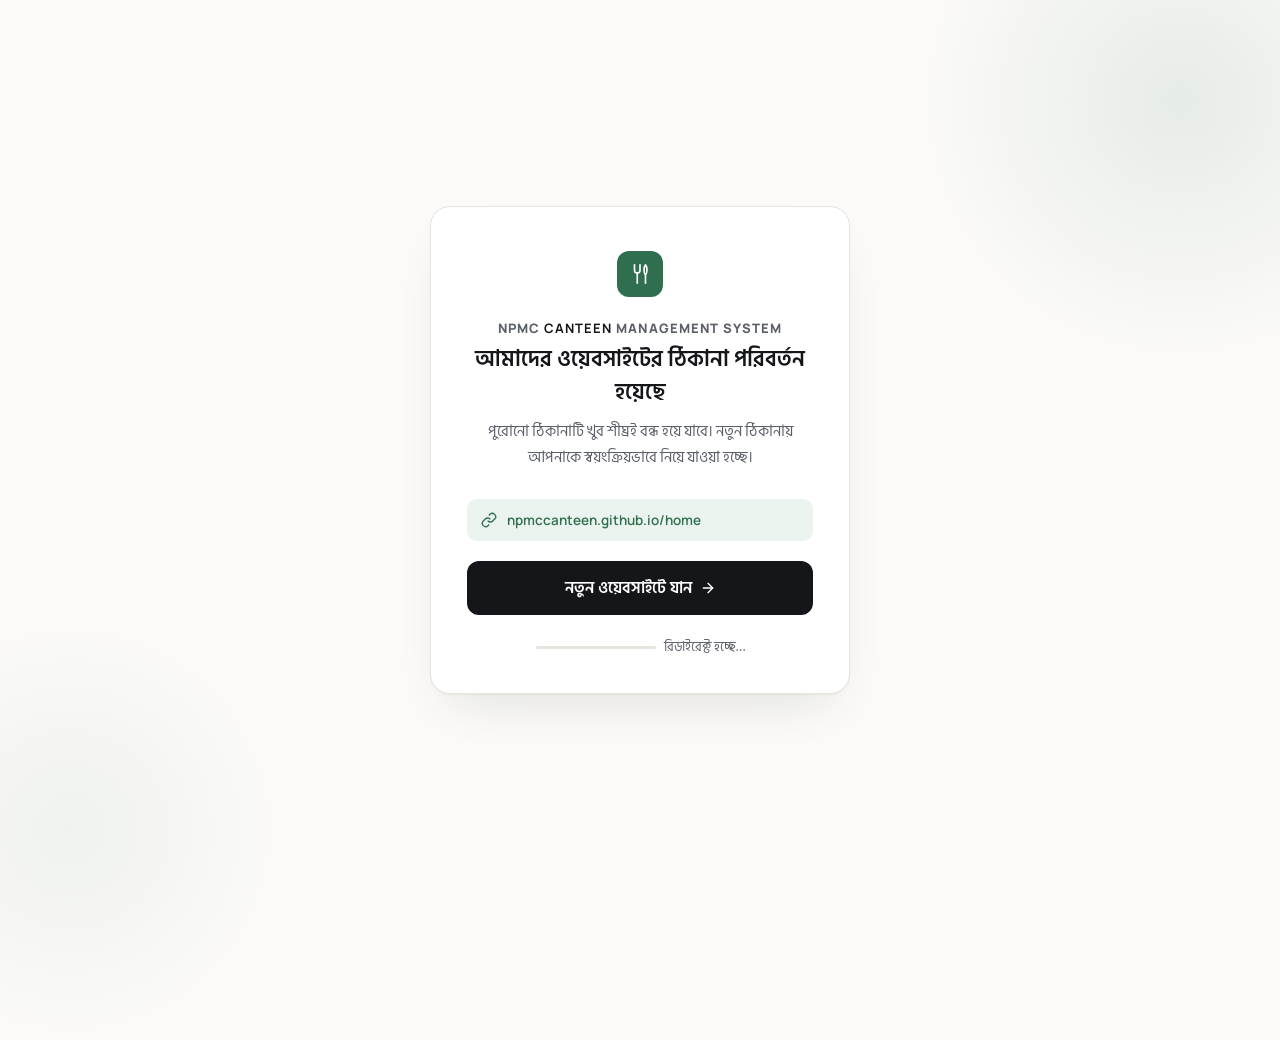
==== commit bdbb6fcc: "Add files via upload" ====
--- a/index.html
+++ b/index.html
@@ -3,2792 +3,234 @@
 <head>
 <meta charset="UTF-8">
 <meta name="viewport" content="width=device-width, initial-scale=1.0">
-<title>NpMC Canteen — নীলফামারী মেডিকেল কলেজ ক্যান্টিন</title>
-
-<!-- ============ PWA: manifest, icons, theme color ============ -->
-<link rel="manifest" href="manifest.json">
-<meta name="theme-color" content="#0B2A4A">
-<meta name="mobile-web-app-capable" content="yes">
-<meta name="apple-mobile-web-app-capable" content="yes">
-<meta name="apple-mobile-web-app-status-bar-style" content="black-translucent">
-<meta name="apple-mobile-web-app-title" content="NpMC Canteen">
-<link rel="icon" type="image/png" sizes="32x32" href="icons/favicon-32.png">
-<link rel="icon" type="image/png" sizes="16x16" href="icons/favicon-16.png">
-<link rel="apple-touch-icon" href="icons/apple-touch-icon.png">
-
-<link rel="preconnect" href="https://fonts.googleapis.com">
-<link href="https://fonts.googleapis.com/css2?family=Inter:wght@400;500;600;700&family=Noto+Sans+Bengali:wght@400;500;600;700&display=swap" rel="stylesheet">
-<script src="https://cdnjs.cloudflare.com/ajax/libs/jspdf/2.5.1/jspdf.umd.min.js"></script>
-<script src="https://cdnjs.cloudflare.com/ajax/libs/jspdf-autotable/3.5.25/jspdf.plugin.autotable.min.js"></script>
-<script src="https://cdnjs.cloudflare.com/ajax/libs/html2canvas/1.4.1/html2canvas.min.js"></script>
+<meta http-equiv="refresh" content="6;url=https://npmccanteen.github.io/home/">
+<title>NPMC Canteen Management System</title>
 <style>
+  @import url('https://fonts.googleapis.com/css2?family=Manrope:wght@400;500;600;700;800&family=Hind+Siliguri:wght@400;500;600&display=swap');
+
   :root{
-    --bg:#EFF6F2;
-    --panel:#FFFFFF;
-    --ink:#0B2A4A;
-    --ink-soft:#5E7A8C;
-    --line:#DDEBE3;
-    --line-strong:#BFE0CE;
-    --navy:#0B2A4A;
-    --navy-2:#123A61;
-    --accent:#0B2A4A;
-    --accent-2:#0E8F6E;
-    --accent-bg:#E7F3EC;
-    --green:#0E8F6E;
-    --green-bg:#E1F5EC;
-    --red:#D14343;
-    --red-bg:#FBE7E7;
-    --gold:#C8901F;
-    --gold-bg:#FBF0DA;
-    --shadow: 0 2px 14px rgba(11,42,74,0.08);
-  }
-  *{box-sizing:border-box;}
+    --bg: #fbfaf8;
+    --ink: #14161a;
+    --ink-soft: #5c6069;
+    --line: #e7e4de;
+    --accent: #2f6f4f;
+    --accent-soft: #eaf3ee;
+    --card: #ffffff;
+  }
+
+  *{ box-sizing:border-box; }
+
+  html,body{
+    margin:0; padding:0; min-height:100%;
+    background: var(--bg);
+    color: var(--ink);
+    font-family: 'Manrope', 'Hind Siliguri', sans-serif;
+  }
+
   body{
-    margin:0;
-    font-family:'Inter','Noto Sans Bengali',sans-serif;
-    color:var(--ink);
-    background:
-      radial-gradient(circle at 12% 0%, #E3F2E9 0%, transparent 45%),
-      radial-gradient(circle at 100% 20%, #E9F4EE 0%, transparent 40%),
-      var(--bg);
-    background-attachment:fixed;
+    display:flex;
+    align-items:center;
+    justify-content:center;
     min-height:100vh;
-  }
-  h1,h2,h3{font-family:'Inter','Noto Sans Bengali',sans-serif;}
-  .num{font-variant-numeric: tabular-nums;}
-  a{color:inherit;}
-  ::selection{background:#CFE9DC;}
-  :focus-visible{outline:2px solid var(--accent-2); outline-offset:2px;}
-
-  /* ---------- shell ---------- */
-  .wrap{max-width:1100px;margin:0 auto;padding:24px 16px 64px;}
-  .hidden{display:none !important;}
-
-  /* ---------- header ---------- */
-  .masthead{
-    display:flex;align-items:center;justify-content:space-between;gap:16px;
-    padding-bottom:16px;margin-bottom:20px;border-bottom:1px solid var(--line-strong);
-    flex-wrap:wrap;
-  }
-  .masthead h1{margin:0;font-size:1.35rem;font-weight:700;}
-  .masthead .sub{color:var(--ink-soft);font-size:.82rem;margin-top:2px;}
-  .stamp-wrap{display:flex;align-items:center;gap:10px;}
-  .stamp{
-    width:40px;height:40px;border-radius:50%;
-    background:linear-gradient(135deg, var(--navy), var(--accent-2));color:#fff;
-    display:flex;align-items:center;justify-content:center;
-    font-weight:700;font-size:.95rem;flex:none;
-    box-shadow:0 3px 10px rgba(11,42,74,0.3);
-  }
-  .who{line-height:1.25;text-align:right;}
-  .who .name{font-weight:600;font-size:.9rem;}
-  .who .role{font-size:.72rem;color:var(--ink-soft);}
-  .logout-btn{
-    background:none;border:1px solid var(--line-strong);color:var(--ink-soft);
-    padding:6px 12px;border-radius:6px;font-size:.8rem;cursor:pointer;
-  }
-  .logout-btn:hover{background:var(--bg);}
-
-  /* ---------- nav bar ---------- */
-  .nav-bar{
-    position:sticky;top:0;z-index:20;
-    display:flex;gap:6px;overflow-x:auto;
-    background:var(--bg);padding:10px 0 14px;margin-bottom:6px;
-    -webkit-overflow-scrolling:touch;scrollbar-width:none;
-  }
-  .nav-bar::-webkit-scrollbar{display:none;}
-  .nav-tab-btn{
-    flex:none;padding:9px 16px;border-radius:999px;border:1px solid var(--line-strong);
-    background:var(--panel);color:var(--ink-soft);font-family:inherit;font-size:.85rem;
-    font-weight:600;cursor:pointer;white-space:nowrap;transition:all .15s ease;
-  }
-  .nav-tab-btn:hover{border-color:var(--accent-2);color:var(--accent-2);}
-  .nav-tab-btn.active{
-    background:linear-gradient(135deg, var(--navy), var(--accent-2));
-    border-color:transparent;color:#fff;box-shadow:0 4px 14px rgba(11,42,74,0.35);
-  }
-  .tab-inactive{display:none !important;}
-
-  /* ---------- cards ---------- */
-  .panel{
-    background:var(--panel);border:1px solid var(--line);border-radius:14px;
-    padding:18px 20px;box-shadow:var(--shadow);margin-bottom:16px;
-    transition:box-shadow .15s ease;
-  }
-  .panel:hover{box-shadow:0 6px 22px rgba(11,42,74,0.1);}
-  .panel h2{font-size:1rem;margin:0 0 12px;font-weight:600;letter-spacing:-.01em;}
-  .panel .hint{color:var(--ink-soft);font-size:.82rem;margin:0 0 12px;line-height:1.55;}
-
-  .summary-grid{display:grid;grid-template-columns:repeat(4,1fr);gap:12px;margin-bottom:18px;}
-  .sum-card{
-    position:relative;background:var(--panel);border:1px solid var(--line);border-radius:12px;
-    padding:14px 16px;box-shadow:var(--shadow);transition:box-shadow .15s ease;
-  }
-  .sum-card::after{content:"";position:absolute;top:0;left:0;right:0;height:3px;border-radius:12px 12px 0 0;background:linear-gradient(90deg, var(--navy), var(--accent-2));opacity:0;transition:opacity .15s ease;}
-  .sum-card:hover::after{opacity:1;}
-  .sum-card:hover{box-shadow:0 4px 16px rgba(11,42,74,0.1);}
-  .sum-card .label{font-size:.72rem;color:var(--ink-soft);}
-  .sum-card .val{font-size:1.25rem;font-weight:700;margin-top:4px;}
-  .sum-card.green .val{color:var(--green);}
-  .sum-card.red .val{color:var(--red);}
-  .sum-card.gold .val{color:var(--gold);}
-  @media (max-width:720px){.summary-grid{grid-template-columns:repeat(2,1fr);}}
-
-  /* ---------- forms ---------- */
-  .field-row{display:flex;gap:10px;flex-wrap:wrap;}
-  .field{flex:1;min-width:150px;}
-  label{font-size:.78rem;color:var(--ink-soft);display:block;margin-bottom:4px;}
-  input[type=text],input[type=number],input[type=email],input[type=password],input[type=tel],select,input[type=date]{
-    width:100%;padding:9px 12px;border:1px solid var(--line-strong);border-radius:8px;
-    background:#fff;font-family:inherit;font-size:.92rem;color:var(--ink);
-    transition:border-color .15s ease, box-shadow .15s ease;
-  }
-  input:focus,select:focus{border-color:var(--accent-2);box-shadow:0 0 0 3px var(--accent-bg);}
-  .btn{
-    border:none;border-radius:9px;padding:10px 16px;font-size:.88rem;font-weight:600;
-    cursor:pointer;transition:background-color .15s ease, opacity .1s ease, transform .1s ease, box-shadow .15s ease;
-  }
-  .btn:active{opacity:.85;transform:translateY(1px);}
-  .btn:disabled{cursor:not-allowed;opacity:.6;}
-  .btn-primary{background:linear-gradient(135deg, var(--navy), var(--accent-2));color:#fff;box-shadow:0 3px 10px rgba(11,42,74,0.3);}
-  .btn-primary:hover{box-shadow:0 5px 16px rgba(11,42,74,0.4);}
-  .btn-gold{background:var(--gold);color:#fff;}
-  .btn-gold:hover{background:#A97710;}
-  .btn-outline{background:none;border:1px solid var(--line-strong);color:var(--ink);}
-  .btn-outline:hover{background:var(--accent-bg);border-color:var(--accent-2);color:var(--accent-2);}
-  .btn-sm{padding:6px 12px;font-size:.78rem;border-radius:7px;}
-  .btn-row{display:flex;gap:10px;margin-top:12px;flex-wrap:wrap;}
-
-  /* ---------- table ---------- */
-  .table-scroll{overflow-x:auto;}
-  table.ledger{width:100%;border-collapse:collapse;font-size:.86rem;}
-  table.ledger thead th{
-    text-align:left;font-weight:600;font-size:.72rem;
-    color:var(--ink-soft);border-bottom:1px solid var(--line-strong);padding:8px 10px;white-space:nowrap;
-  }
-  table.ledger tbody td{padding:8px 10px;border-bottom:1px solid var(--line);vertical-align:middle;}
-  table.ledger tbody tr:hover{background:var(--bg);}
-  table.ledger tbody tr.group-row td{background:var(--accent-bg);font-weight:700;color:var(--navy);}
-  .due-pos{color:var(--green);font-weight:600;}
-  .due-neg{color:var(--red);font-weight:600;}
-  .coll-input{width:100px;}
-  .search-box{max-width:280px;margin-bottom:12px;}
-  .icon-btn{
-    background:none;border:1px solid var(--line-strong);border-radius:6px;
-    padding:4px 9px;font-size:.78rem;cursor:pointer;color:var(--red);
-  }
-  .icon-btn:hover{background:var(--red-bg);}
-  .icon-btn.edit{color:var(--accent-2);}
-  .icon-btn.edit:hover{background:var(--accent-bg);border-color:var(--accent-2);}
-  .badge{display:inline-block;font-size:.68rem;font-weight:700;padding:2px 9px;border-radius:999px;}
-  .badge.green{background:var(--green-bg);color:var(--green);}
-  .badge.gold{background:var(--gold-bg);color:var(--gold);}
-  .badge.red{background:var(--red-bg);color:var(--red);}
-  .badge.navy{background:var(--accent-bg);color:var(--navy);}
-
-  /* ---------- activity ---------- */
-  .activity-item{display:flex;gap:10px;padding:9px 0;border-bottom:1px dashed var(--line);font-size:.85rem;}
-  .activity-item:last-child{border-bottom:none;}
-  .activity-dot{width:8px;height:8px;border-radius:50%;margin-top:6px;flex:none;}
-  .activity-dot.pay{background:var(--green);}
-  .activity-dot.don{background:var(--gold);}
-  .activity-dot.exp{background:var(--red);}
-  .activity-dot.meal{background:var(--navy);}
-  .activity-meta{color:var(--ink-soft);font-size:.75rem;}
-
-  /* ---------- auth screen ---------- */
-  .auth-screen{
-    min-height:100vh;display:flex;align-items:center;justify-content:center;padding:20px;
-    background:radial-gradient(circle at 50% 0%, #DCEFE3 0%, var(--bg) 65%);
-  }
-  .auth-card{
-    background:rgba(255,255,255,0.9);backdrop-filter:blur(10px);
-    border:1px solid var(--line-strong);border-radius:18px;
-    box-shadow:0 12px 40px rgba(11,42,74,0.14);padding:32px 28px;max-width:440px;width:100%;
-  }
-  .auth-card h1{font-size:1.2rem;margin:0 0 4px;text-align:center;font-weight:700;letter-spacing:-.01em;}
-  .auth-card .bn{font-size:1.05rem;font-weight:700;text-align:center;}
-  .auth-card .sub{text-align:center;color:var(--ink-soft);font-size:.85rem;margin-bottom:22px;}
-  .auth-toggle{text-align:center;margin-top:16px;font-size:.85rem;color:var(--ink-soft);}
-  .auth-toggle a{color:var(--accent-2);cursor:pointer;font-weight:600;text-decoration:none;}
-  .auth-toggle a:hover{text-decoration:underline;}
-  .auth-error{background:var(--red-bg);color:var(--red);border-radius:8px;padding:9px 12px;font-size:.82rem;margin-bottom:14px;}
-  .auth-stamp{display:flex;justify-content:center;margin-bottom:14px;}
-  .auth-stamp .stamp{width:54px;height:54px;font-size:1.3rem;background:linear-gradient(135deg, var(--navy), var(--accent-2));box-shadow:0 6px 18px rgba(11,42,74,0.4);}
-
-  #voucher-box{display:none;}
-
-  /* ---------- meal ordering (subscriber) ---------- */
-  .meal-window-notice{border-radius:8px;padding:10px 12px;font-size:.85rem;margin-bottom:12px;font-weight:600;}
-  .meal-window-notice.open{background:var(--green-bg);color:var(--green);}
-  .meal-window-notice.closed{background:var(--red-bg);color:var(--red);}
-  .meal-section{margin-bottom:22px;}
-  .meal-section:last-child{margin-bottom:0;}
-  .meal-section-heading{
-    display:flex;align-items:center;gap:8px;font-size:.95rem;font-weight:700;color:var(--ink);
-    margin:0 0 10px;padding-bottom:6px;border-bottom:2px solid var(--accent-bg);
-  }
-  .meal-grid{display:grid;grid-template-columns:repeat(auto-fill,minmax(240px,1fr));gap:14px;}
-  .meal-card{
-    position:relative;border:2px solid var(--line-strong);border-radius:16px;
-    padding:16px 18px;background:#fff;
-    display:flex;flex-direction:column;gap:8px;min-height:120px;
-  }
-  .meal-card .mc-title{font-weight:700;font-size:1rem;}
-  .meal-card .mc-note{font-size:.78rem;color:var(--ink-soft);}
-  .meal-card .mc-price{font-size:1.2rem;font-weight:700;color:var(--navy);margin-top:auto;}
-  .meal-card .mc-btn{width:100%;}
-  .meal-card.ordered{border-color:var(--green);background:var(--green-bg);}
-  .meal-card.ordered .mc-price{color:var(--green);}
-  .meal-card.disabled{opacity:.55;}
-
-  .switch{position:relative;display:inline-block;width:40px;height:22px;flex:none;}
-  .switch input{opacity:0;width:0;height:0;}
-  .switch .slider{position:absolute;cursor:pointer;inset:0;background:var(--line-strong);border-radius:999px;transition:.15s;}
-  .switch .slider::before{position:absolute;content:"";height:16px;width:16px;left:3px;bottom:3px;background:#fff;border-radius:50%;transition:.15s;box-shadow:0 1px 3px rgba(0,0,0,.25);}
-  .switch input:checked + .slider{background:var(--accent-2);}
-  .switch input:checked + .slider::before{transform:translateX(18px);}
-  .switch-label{font-size:.86rem;font-weight:600;color:var(--ink);cursor:pointer;user-select:none;}
-  .toggle-row{display:flex;align-items:center;gap:10px;flex-wrap:wrap;margin-bottom:12px;background:var(--accent-bg);border:1px solid var(--line-strong);border-radius:10px;padding:10px 14px;}
-
-  .served-check{width:20px;height:20px;accent-color:var(--accent-2);cursor:pointer;}
-
-  /* ---------- quick-serve (rush-hour distribution) ---------- */
-  .quick-serve-box{
-    display:flex;align-items:center;gap:10px;flex-wrap:wrap;
-    background:linear-gradient(135deg, var(--navy), var(--accent-2));
-    border-radius:12px;padding:14px 16px;margin-bottom:14px;
-    box-shadow:0 4px 16px rgba(11,42,74,0.25);
-  }
-  .quick-serve-input{
-    flex:1;min-width:160px;padding:12px 14px;font-size:1.1rem;font-weight:700;
-    border:none;border-radius:9px;text-align:center;letter-spacing:.02em;
-  }
-  .quick-serve-box .btn{flex:none;white-space:nowrap;}
-  .quick-serve-count{color:#fff;font-weight:700;font-size:.85rem;background:rgba(255,255,255,0.18);padding:8px 14px;border-radius:8px;white-space:nowrap;}
-  tr.served-row{opacity:.5;}
-  tr.served-row td{text-decoration:line-through;}
-  tr.order-row{cursor:pointer;}
-  tr.order-row:hover{background:var(--accent-bg);}
-  @keyframes flashServed{0%{background:var(--green-bg);}100%{background:transparent;}}
-  tr.just-served{animation:flashServed 1.1s ease;}
+    padding: 24px;
+    position:relative;
+    overflow:hidden;
+  }
+
+  .glow{
+    position:absolute;
+    width: 520px; height: 520px;
+    border-radius:50%;
+    background: radial-gradient(circle, rgba(47,111,79,0.10), transparent 70%);
+    top: -160px; right: -160px;
+    pointer-events:none;
+  }
+  .glow2{
+    position:absolute;
+    width: 420px; height: 420px;
+    border-radius:50%;
+    background: radial-gradient(circle, rgba(47,111,79,0.06), transparent 70%);
+    bottom: -140px; left: -140px;
+    pointer-events:none;
+  }
+
+  .card{
+    position:relative;
+    width:100%;
+    max-width: 420px;
+    background: var(--card);
+    border: 1px solid var(--line);
+    border-radius: 20px;
+    padding: 44px 36px 36px;
+    box-shadow: 0 1px 2px rgba(20,22,26,0.04), 0 24px 48px -20px rgba(20,22,26,0.12);
+  }
+
+  .mark{
+    width: 46px; height: 46px;
+    border-radius: 12px;
+    background: var(--accent);
+    display:flex; align-items:center; justify-content:center;
+    margin: 0 auto 22px;
+  }
+
+  .brand{
+    text-align:center;
+    font-weight: 800;
+    font-size: 13px;
+    letter-spacing: 0.08em;
+    color: var(--ink-soft);
+    text-transform: uppercase;
+    margin-bottom: 6px;
+  }
+
+  .brand b{ color: var(--ink); }
+
+  h1{
+    font-family:'Hind Siliguri', sans-serif;
+    font-weight: 600;
+    font-size: 22px;
+    line-height: 1.5;
+    text-align:center;
+    color: var(--ink);
+    margin: 4px 0 10px;
+  }
+
+  p.desc{
+    font-family:'Hind Siliguri', sans-serif;
+    text-align:center;
+    font-size: 15px;
+    line-height: 1.75;
+    color: var(--ink-soft);
+    margin: 0 auto 28px;
+    max-width: 320px;
+  }
+
+  .link-row{
+    display:flex;
+    align-items:center;
+    gap: 10px;
+    background: var(--accent-soft);
+    border-radius: 10px;
+    padding: 12px 14px;
+    margin-bottom: 20px;
+  }
+
+  .link-row svg{ flex-shrink:0; }
+
+  .link-row a{
+    color: var(--accent);
+    text-decoration:none;
+    font-size: 13.5px;
+    font-weight: 600;
+    word-break: break-all;
+  }
+
+  .cta{
+    display:flex;
+    align-items:center;
+    justify-content:center;
+    gap: 8px;
+    text-align:center;
+    text-decoration:none;
+    font-family:'Hind Siliguri', sans-serif;
+    font-weight: 600;
+    font-size: 16px;
+    color: #ffffff;
+    background: var(--ink);
+    padding: 14px 20px;
+    border-radius: 12px;
+    transition: background 0.15s ease, transform 0.1s ease;
+  }
+  .cta:hover{ background: #262a31; }
+  .cta:active{ transform: scale(0.98); }
+  .cta svg{ transition: transform 0.15s ease; }
+  .cta:hover svg{ transform: translateX(3px); }
+
+  .progress-wrap{
+    margin-top: 22px;
+    display:flex;
+    align-items:center;
+    justify-content:center;
+    gap: 8px;
+  }
+
+  .progress-track{
+    width: 120px;
+    height: 3px;
+    border-radius: 3px;
+    background: var(--line);
+    overflow:hidden;
+  }
+
+  .progress-fill{
+    height:100%;
+    width: 100%;
+    background: var(--accent);
+    border-radius: 3px;
+    transform-origin: left;
+    animation: shrink 6s linear forwards;
+  }
+
+  @keyframes shrink{
+    from{ transform: scaleX(1); }
+    to{ transform: scaleX(0); }
+  }
+
+  .progress-label{
+    font-family:'Hind Siliguri', sans-serif;
+    font-size: 12.5px;
+    color: var(--ink-soft);
+    white-space:nowrap;
+  }
+
+  @media (prefers-reduced-motion: reduce){
+    .progress-fill{ animation: none; }
+  }
 </style>
 </head>
 <body>
 
-<!-- ============ AUTH SCREEN ============ -->
-<div id="auth-screen" class="auth-screen hidden">
-  <div class="auth-card">
-    <div class="auth-stamp"><div class="stamp">🍽️</div></div>
-    <div class="bn">নীলফামারী মেডিকেল কলেজ ক্যান্টিন</div>
-    <h1>Nilphamari Medical College Canteen</h1>
-    <div class="sub">Canteen Management System — Login</div>
-
-    <div id="auth-error" class="auth-error hidden"></div>
-
-    <!-- LOGIN FORM -->
-    <div id="login-form">
-      <div class="field" style="margin-bottom:10px;">
-        <label>ইমেইল / Email</label>
-        <input type="email" id="login-email" placeholder="you@example.com" autocomplete="username">
-      </div>
-      <div class="field" style="margin-bottom:16px;">
-        <label>পাসওয়ার্ড / Password</label>
-        <input type="password" id="login-password" placeholder="••••••••" autocomplete="current-password" onkeydown="if(event.key==='Enter'){doLogin();}">
-      </div>
-      <button class="btn btn-primary" style="width:100%;" onclick="doLogin()">লগইন / Log In</button>
-      <div class="auth-toggle">
-        <a onclick="showForgotForm()">পাসওয়ার্ড ভুলে গেছেন? / Forgot password?</a>
-      </div>
-      <div class="auth-toggle">নতুন শিক্ষার্থী? <a onclick="showRegisterForm()">রেজিস্ট্রেশন করুন / Register</a></div>
+  <div class="glow"></div>
+  <div class="glow2"></div>
+
+  <div class="card">
+    <div class="mark">
+      <svg width="22" height="22" viewBox="0 0 24 24" fill="none" stroke="#ffffff" stroke-width="1.8" stroke-linecap="round" stroke-linejoin="round">
+        <path d="M6 2v6a3 3 0 0 0 3 3h0a3 3 0 0 0 3-3V2"/>
+        <path d="M9 11v11"/>
+        <path d="M18 2c-1.1 1.4-1.6 3-1.6 5.5S16.9 12 18 13c1.1-1 1.6-2 1.6-5.5S19.1 3.4 18 2z" transform="translate(0,0)"/>
+        <path d="M18 13v9"/>
+      </svg>
     </div>
 
-    <!-- FORGOT PASSWORD FORM -->
-    <div id="forgot-form" class="hidden">
-      <p class="hint" style="margin:-6px 0 14px;">আপনার অ্যাকাউন্টের ইমেইল দিন — পাসওয়ার্ড রিসেট করার লিংক পাঠানো হবে।</p>
-      <div class="field" style="margin-bottom:16px;">
-        <label>ইমেইল / Email</label>
-        <input type="email" id="forgot-email" placeholder="you@example.com" autocomplete="username" onkeydown="if(event.key==='Enter'){doForgotPassword();}">
-      </div>
-      <button class="btn btn-primary" style="width:100%;" id="forgot-btn" onclick="doForgotPassword()">রিসেট লিংক পাঠান / Send Reset Link</button>
-      <div class="auth-toggle"><a onclick="showLoginForm()">লগইনে ফিরে যান / Back to Login</a></div>
+    <div class="brand">NPMC <b>Canteen</b> Management System</div>
+    <h1>আমাদের ওয়েবসাইটের ঠিকানা পরিবর্তন হয়েছে</h1>
+    <p class="desc">
+      পুরোনো ঠিকানাটি খুব শীঘ্রই বন্ধ হয়ে যাবে। নতুন ঠিকানায় আপনাকে
+      স্বয়ংক্রিয়ভাবে নিয়ে যাওয়া হচ্ছে।
+    </p>
+
+    <div class="link-row">
+      <svg width="16" height="16" viewBox="0 0 24 24" fill="none" stroke="#2f6f4f" stroke-width="2">
+        <path d="M10 13a5 5 0 0 0 7.54.54l3-3a5 5 0 0 0-7.07-7.07l-1.72 1.71"/>
+        <path d="M14 11a5 5 0 0 0-7.54-.54l-3 3a5 5 0 0 0 7.07 7.07l1.71-1.71"/>
+      </svg>
+      <a href="https://npmccanteen.github.io/home/">npmccanteen.github.io/home</a>
     </div>
 
-    <!-- REGISTER FORM (student self-registration with full profile) -->
-    <div id="register-form" class="hidden">
-      <p class="hint" style="margin:-6px 0 14px;">নিচের সব তথ্য দিয়ে আপনার ক্যান্টিন অ্যাকাউন্ট তৈরি করুন — ব্যাচ ও রোল নম্বর দিয়ে তৈরি ইউনিক আইডি দিয়েই আপনার শনাক্তকরণ হবে।</p>
-      <div class="field-row">
-        <div class="field"><label>নাম / Name</label><input type="text" id="reg-name" placeholder="e.g. Rahim Uddin"></div>
-        <div class="field">
-          <label>ব্যাচ নম্বর / Batch Number</label>
-          <select id="reg-batch" onchange="updateRegHostelPreview()">
-            <option value="">নির্বাচন করুন</option>
-            <option value="4">৪ (Batch 4)</option>
-            <option value="5">৫ (Batch 5)</option>
-            <option value="6">৬ (Batch 6)</option>
-            <option value="7">৭ (Batch 7)</option>
-            <option value="8">৮ (Batch 8)</option>
-          </select>
-        </div>
-      </div>
-      <div class="field-row" style="margin-top:10px;">
-        <div class="field"><label>রোল নম্বর / Roll Number</label><input type="number" id="reg-roll" placeholder="e.g. 66" oninput="updateRegHostelPreview()"></div>
-        <div class="field">
-          <label>জেন্ডার / Gender</label>
-          <select id="reg-gender" onchange="updateRegHostelPreview()">
-            <option value="male">ছেলে / Male</option>
-            <option value="female">মেয়ে / Female</option>
-          </select>
-        </div>
-      </div>
-      <div class="field-row" style="margin-top:10px;">
-        <div class="field">
-          <label>হোস্টেলের নাম / Hostel Name</label>
-          <input type="text" id="reg-hostel-preview" readonly disabled value="করতোয়া ছাত্রাবাস">
-          <input type="hidden" id="reg-hostel" value="করতোয়া ছাত্রাবাস">
-        </div>
-        <div class="field"><label>ইউনিক আইডি / Unique ID</label><input type="text" id="reg-id-preview" readonly disabled placeholder="ব্যাচ ও রোল দিলে দেখাবে"></div>
-      </div>
-      <div class="field-row" style="margin-top:10px;">
-        <div class="field"><label>রুম নম্বর / Room Number</label><input type="text" id="reg-room" placeholder="e.g. 204"></div>
-        <div class="field"><label>মোবাইল নম্বর / Mobile Number</label><input type="tel" id="reg-phone" placeholder="e.g. 01700000000"></div>
-      </div>
-      <div class="field-row" style="margin-top:10px;">
-        <div class="field"><label>ইমেইল / Email</label><input type="email" id="reg-email" placeholder="you@example.com" autocomplete="username"></div>
-        <div class="field"></div>
-      </div>
-      <div class="field-row" style="margin-top:10px;">
-        <div class="field"><label>পাসওয়ার্ড / Password</label><input type="password" id="reg-password" placeholder="কমপক্ষে ৬ অক্ষর" autocomplete="new-password"></div>
-        <div class="field"><label>পাসওয়ার্ড নিশ্চিত করুন</label><input type="password" id="reg-confirm-password" placeholder="••••••••" autocomplete="new-password" onkeydown="if(event.key==='Enter'){doRegister();}"></div>
-      </div>
-      <button class="btn btn-primary" style="width:100%;margin-top:16px;" id="register-btn" onclick="doRegister()">রেজিস্ট্রেশন সম্পন্ন করুন / Register</button>
-      <div class="auth-toggle">আগে থেকেই অ্যাকাউন্ট আছে? <a onclick="showLoginForm()">লগইন করুন</a></div>
+    <a class="cta" href="https://npmccanteen.github.io/home/">
+      নতুন ওয়েবসাইটে যান
+      <svg width="16" height="16" viewBox="0 0 24 24" fill="none" stroke="#ffffff" stroke-width="2" stroke-linecap="round" stroke-linejoin="round">
+        <path d="M5 12h14"/>
+        <path d="M12 5l7 7-7 7"/>
+      </svg>
+    </a>
+
+    <div class="progress-wrap">
+      <div class="progress-track"><div class="progress-fill"></div></div>
+      <span class="progress-label">রিডাইরেক্ট হচ্ছে…</span>
     </div>
   </div>
-</div>
-
-<!-- ============ PENDING-APPROVAL SCREEN ============ -->
-<div id="pending-screen" class="auth-screen hidden">
-  <div class="auth-card" style="text-align:center;">
-    <div class="auth-stamp"><div class="stamp">⏳</div></div>
-    <h1>অ্যাক্সেসের অপেক্ষায় — Waiting for Access</h1>
-    <p style="font-size:.88rem;color:var(--ink-soft);line-height:1.6;margin:14px 0 20px;">
-      আপনার অ্যাকাউন্টে (<b id="pending-email">—</b>) এখনো কোনো ভূমিকা (role) দেওয়া হয়নি। ক্যান্টিন এডমিন / ডেভেলপার প্যানেলের সাথে যোগাযোগ করুন।
-    </p>
-    <button class="btn btn-outline" style="width:100%;" onclick="doLogout()">লগ আউট / Log Out</button>
-  </div>
-</div>
-
-<!-- ============ MAIN APP ============ -->
-<div id="app" class="wrap hidden">
-
-  <div class="masthead">
-    <div>
-      <h1>নীলফামারী মেডিকেল কলেজ ক্যান্টিন</h1>
-      <div class="sub" id="masthead-sub">Canteen Management Dashboard</div>
-    </div>
-    <div class="stamp-wrap">
-      <div class="who">
-        <div class="name" id="current-user-name">—</div>
-        <div class="role" id="current-user-role">—</div>
-      </div>
-      <div class="stamp" id="current-user-stamp">?</div>
-      <button class="logout-btn" onclick="doLogout()">লগ আউট</button>
-    </div>
-  </div>
-
-  <div class="nav-bar" id="nav-bar"></div>
-
-  <!-- ============ SUBSCRIBER: personal account panel ============ -->
-  <div class="panel subscriber-only hidden" data-tab="dashboard">
-    <h2>আপনার হিসাব / Your Account</h2>
-    <p class="hint" id="subscriber-account-sub">—</p>
-    <div class="summary-grid" style="margin-bottom:10px;">
-      <div class="sum-card green"><div class="label">মোট জমা</div><div class="val num" id="sub-total-collected">৳0</div></div>
-      <div class="sum-card red"><div class="label">মোট খরচ / মিল বিল</div><div class="val num" id="sub-total-expense">৳0</div></div>
-      <div class="sum-card"><div class="label">বর্তমান ব্যালেন্স</div><div class="val num" id="sub-due-credit">৳0</div></div>
-    </div>
-    <div class="table-scroll">
-      <table class="ledger">
-        <thead><tr><th>তারিখ</th><th>জমার পরিমাণ</th><th>যোগ করেছেন</th></tr></thead>
-        <tbody id="sub-payment-history"></tbody>
-      </table>
-    </div>
-    <h2 style="margin-top:20px;">খরচের বিবরণ</h2>
-    <div class="table-scroll">
-      <table class="ledger">
-        <thead><tr><th>তারিখ</th><th>খাত / বিবরণ</th><th>পরিমাণ</th></tr></thead>
-        <tbody id="sub-expense-breakdown"></tbody>
-      </table>
-    </div>
-  </div>
-
-  <!-- ============ SUBSCRIBER: meal ordering ============ -->
-  <div class="panel subscriber-only hidden" data-tab="order">
-    <h2>🍽️ মিল অর্ডার করুন / Order a Meal</h2>
-    <p class="hint">প্রতিদিন নির্দিষ্ট সময়ে (নিচে দেখুন) <b>পরদিনের</b> মিলের অর্ডার খোলে — অর্থাৎ আগামীকালের মিল আজ রাতেই অর্ডার করতে হবে। কোন বার কী মেনু, সেটা অটোমেটিক দেখানো হচ্ছে। অর্ডার করার সাথে সাথেই দাম আপনার হিসাব থেকে কেটে নেওয়া হবে।</p>
-    <div id="sub-due-block-notice" class="meal-window-notice closed hidden"></div>
-    <div id="sub-meal-catalog"></div>
-  </div>
-
-  <!-- ============ SUBSCRIBER: my orders ============ -->
-  <div class="panel subscriber-only hidden" data-tab="myorders">
-    <h2>আপনার মিল অর্ডার ইতিহাস</h2>
-    <div class="table-scroll">
-      <table class="ledger">
-        <thead><tr><th>তারিখ</th><th>মিল</th><th>ধরন</th><th>মূল্য</th><th>স্ট্যাটাস</th><th>অ্যাকশন</th></tr></thead>
-        <tbody id="my-meal-orders-body"></tbody>
-      </table>
-    </div>
-  </div>
-
-  <!-- ============ HOSTEL ADMIN (boys/girls): dashboard ============ -->
-  <div class="panel hostel-admin-only hidden" data-tab="dashboard">
-    <h2 id="hostel-admin-title">হোস্টেলের হিসাব — সংক্ষিপ্ত</h2>
-    <div class="summary-grid" style="margin-bottom:0;">
-      <div class="sum-card"><div class="label">মোট শিক্ষার্থী</div><div class="val num" id="hostel-count">0</div></div>
-      <div class="sum-card green"><div class="label">মোট জমা</div><div class="val num" id="hostel-total-collected">৳0</div></div>
-      <div class="sum-card gold"><div class="label">আজকের মিল অর্ডার</div><div class="val num" id="hostel-today-orders">0</div></div>
-    </div>
-  </div>
-
-  <!-- ============ HOSTEL ADMIN: student balances + add money ============ -->
-  <div class="panel hostel-admin-only hidden" data-tab="payments">
-    <h2>শিক্ষার্থীদের জমার হিসাব</h2>
-    <p class="hint">এখানে আপনার হোস্টেলের শিক্ষার্থীদের তালিকা, জমার পরিমাণ ও ব্যালেন্স দেখা যাবে — এখান থেকেই তাদের জন্য টাকা জমা যোগ করা যাবে।</p>
-    <input type="text" class="search-box" id="hostel-admin-student-search" placeholder="🔍 আইডি (ID), রোল বা নাম দিয়ে খুঁজুন..." oninput="filterHostelAdminStudents()">
-    <div class="table-scroll">
-      <table class="ledger">
-        <thead><tr><th>আইডি (ID)</th><th>রোল</th><th>নাম</th><th>ব্যাচ</th><th>রুম</th><th>মোট জমা (৳)</th><th>ব্যালেন্স</th><th>টাকা জমা যোগ করুন</th></tr></thead>
-        <tbody id="hostel-admin-student-body"></tbody>
-      </table>
-    </div>
-  </div>
-
-  <!-- ============ HOSTEL ADMIN (boys only): view girls database (read-only) ============ -->
-  <div class="panel hidden" id="boys-admin-girls-view-panel" data-tab="payments">
-    <h2>👀 মেয়েদের ডাটাবেস (শুধু দেখার জন্য)</h2>
-    <p class="hint">এখানে মেয়েদের হোস্টেলের শিক্ষার্থীদের তালিকা শুধু দেখা যাবে — এখান থেকে টাকা জমা যোগ করা যাবে না।</p>
-    <input type="text" class="search-box" id="hostel-admin-girls-view-search" placeholder="🔍 আইডি (ID), রোল বা নাম দিয়ে খুঁজুন..." oninput="filterHostelAdminGirlsView()">
-    <div class="table-scroll">
-      <table class="ledger">
-        <thead><tr><th>আইডি (ID)</th><th>রোল</th><th>নাম</th><th>ব্যাচ</th><th>রুম</th><th>মোট জমা (৳)</th><th>ব্যালেন্স</th></tr></thead>
-        <tbody id="hostel-admin-girls-view-body"></tbody>
-      </table>
-    </div>
-  </div>
-
-  <!-- ============ HOSTEL ADMIN: financial accounts (daily/monthly/total) ============ -->
-  <div class="panel hostel-admin-only hidden" data-tab="finance">
-    <h2>💰 আর্থিক হিসাব</h2>
-    <p class="hint" id="hostel-finance-hint">এখানে দৈনিক ও মাসিক টাকা সংগ্রহ এবং খাবার বিক্রির হিসাব দেখা যাবে।</p>
-
-    <div id="hostel-finance-boys-section" class="hidden">
-      <h2 style="margin-top:18px;">ছেলেদের হিসাব</h2>
-      <div class="summary-grid" style="margin-bottom:0;">
-        <div class="sum-card green"><div class="label">আজকের সংগ্রহ (Collection)</div><div class="val num" id="hf-boys-today-collection">৳0</div></div>
-        <div class="sum-card gold"><div class="label">আজকের খাবার বিক্রি</div><div class="val num" id="hf-boys-today-sales">৳0</div></div>
-        <div class="sum-card green"><div class="label">এই মাসের সংগ্রহ</div><div class="val num" id="hf-boys-month-collection">৳0</div></div>
-        <div class="sum-card gold"><div class="label">এই মাসের খাবার বিক্রি</div><div class="val num" id="hf-boys-month-sales">৳0</div></div>
-        <div class="sum-card"><div class="label">সর্বমোট সংগ্রহ</div><div class="val num" id="hf-boys-total-collection">৳0</div></div>
-        <div class="sum-card"><div class="label">সর্বমোট খাবার বিক্রি</div><div class="val num" id="hf-boys-total-sales">৳0</div></div>
-      </div>
-    </div>
-
-    <div id="hostel-finance-girls-section">
-      <h2 style="margin-top:18px;">মেয়েদের হিসাব</h2>
-      <div class="summary-grid" style="margin-bottom:0;">
-        <div class="sum-card green"><div class="label">আজকের সংগ্রহ (Collection)</div><div class="val num" id="hf-girls-today-collection">৳0</div></div>
-        <div class="sum-card gold"><div class="label">আজকের খাবার বিক্রি</div><div class="val num" id="hf-girls-today-sales">৳0</div></div>
-        <div class="sum-card green"><div class="label">এই মাসের সংগ্রহ</div><div class="val num" id="hf-girls-month-collection">৳0</div></div>
-        <div class="sum-card gold"><div class="label">এই মাসের খাবার বিক্রি</div><div class="val num" id="hf-girls-month-sales">৳0</div></div>
-        <div class="sum-card"><div class="label">সর্বমোট সংগ্রহ</div><div class="val num" id="hf-girls-total-collection">৳0</div></div>
-        <div class="sum-card"><div class="label">সর্বমোট খাবার বিক্রি</div><div class="val num" id="hf-girls-total-sales">৳0</div></div>
-      </div>
-    </div>
-  </div>
-
-  <!-- ============ HOSTEL ADMIN: meal order checklist + downloads ============ -->
-  <div class="panel hostel-admin-only hidden" data-tab="orders">
-    <h2>📦 মিল অর্ডার তালিকা ও বিতরণ চেকলিস্ট</h2>
-    <p class="hint">ভিড়ের সময় দ্রুত বিতরণ করতে নিচে শুধু <b>রোল নম্বর</b> লিখে Enter চাপুন — সাথে সাথেই "বিতরণকৃত" মার্ক হয়ে যাবে।</p>
-    <div class="quick-serve-box">
-      <input type="number" id="hostel-quickserve-roll" class="quick-serve-input" placeholder="🔎 ইউনিক আইডি লিখুন (যেমন 866)..." onkeydown="if(event.key==='Enter'){quickServeByRoll('hostel-quickserve-roll','hostel-orders-date','hostel-orders-mealtype',null);}">
-      <button class="btn btn-primary" onclick="quickServeByRoll('hostel-quickserve-roll','hostel-orders-date','hostel-orders-mealtype',null)">✓ বিতরণ সম্পন্ন করুন</button>
-      <div class="quick-serve-count" id="hostel-orders-count">0 / 0 বিতরণ সম্পন্ন</div>
-    </div>
-    <div class="field-row" style="align-items:flex-end;margin-bottom:12px;">
-      <div class="field"><label>তারিখ</label><input type="date" id="hostel-orders-date"></div>
-      <div class="field">
-        <label>মিলের ধরন</label>
-        <select id="hostel-orders-mealtype">
-          <option value="all">সব ধরন</option>
-          <option value="breakfast">Breakfast (সকালের নাস্তা)</option>
-          <option value="lunch">Lunch (দুপুরের খাবার)</option>
-          <option value="dinner">Dinner (রাতের খাবার)</option>
-        </select>
-      </div>
-      <div class="field"><label>খুঁজুন (নাম/রোল/রুম)</label><input type="text" id="hostel-orders-search" placeholder="🔍 লিখে খুঁজুন..." oninput="renderMealOrdersTable('hostel-orders-body','hostel-orders-date','hostel-orders-mealtype',null,false,'hostel-orders-search','hostel-orders-count')"></div>
-    </div>
-    <div class="btn-row" style="margin-top:0;margin-bottom:12px;">
-      <button class="btn btn-primary" onclick="downloadHostelMealOrdersPDF()">📄 PDF ডাউনলোড</button>
-      <button class="btn btn-outline" onclick="downloadHostelMealOrdersCSV()">📥 Excel/CSV ডাউনলোড</button>
-    </div>
-    <div class="btn-row" style="margin-top:0;margin-bottom:12px;">
-      <button class="btn btn-outline" onclick="downloadHostelMealTypeCSV('lunch')">🍛 লাঞ্চ শিট (CSV)</button>
-      <button class="btn btn-outline" onclick="downloadHostelMealTypePDF('lunch')">🍛 লাঞ্চ শিট (PDF)</button>
-      <button class="btn btn-outline" onclick="downloadHostelMealTypeCSV('dinner')">🌙 ডিনার শিট (CSV)</button>
-      <button class="btn btn-outline" onclick="downloadHostelMealTypePDF('dinner')">🌙 ডিনার শিট (PDF)</button>
-    </div>
-    <div class="table-scroll">
-      <table class="ledger">
-        <thead><tr><th>বিতরণ</th><th>ব্যাচ</th><th>রুম</th><th>নাম (রোল)</th><th>মিল</th><th>মূল্য</th></tr></thead>
-        <tbody id="hostel-orders-body"></tbody>
-      </table>
-    </div>
-  </div>
-
-  <!-- ============ HOSTEL ADMIN: personal free meal order ============ -->
-  <div class="panel hostel-admin-only hidden" data-tab="myorder">
-    <h2>আপনার ব্যক্তিগত মিল অর্ডার</h2>
-    <p class="hint">এটি আপনার (এডমিনের) নিজস্ব মিল অর্ডার — কোনো শিক্ষার্থীর হিসাব থেকে দাম কাটা হবে না।</p>
-    <div id="hostel-admin-meal-catalog"></div>
-    <h2 style="margin-top:20px;">আপনার অর্ডার ইতিহাস</h2>
-    <div class="table-scroll">
-      <table class="ledger">
-        <thead><tr><th>তারিখ</th><th>মিল</th><th>ধরন</th><th>মূল্য</th><th>অ্যাকশন</th></tr></thead>
-        <tbody id="hostel-admin-my-orders-body"></tbody>
-      </table>
-    </div>
-  </div>
-
-  <!-- ============ TREASURER: summary cards ============ -->
-  <div class="summary-grid treasurer-only" data-tab="dashboard">
-    <div class="sum-card green"><div class="label">Student Collection</div><div class="val num" id="sum-collection">৳0</div></div>
-    <div class="sum-card gold"><div class="label">Fund</div><div class="val num" id="sum-donation">৳0</div></div>
-    <div class="sum-card red"><div class="label">Total Expense (incl. Meals)</div><div class="val num" id="sum-expense">৳0</div></div>
-    <div class="sum-card"><div class="label">Balance in Hand</div><div class="val num" id="sum-balance">৳0</div></div>
-  </div>
-
-  <div class="panel treasurer-only" data-tab="dashboard">
-    <h2>জেন্ডার অনুযায়ী হিসাব</h2>
-    <div class="summary-grid" style="margin-bottom:0;">
-      <div class="sum-card"><div class="label">ছেলে শিক্ষার্থী</div><div class="val num" id="boys-count-admin">0</div></div>
-      <div class="sum-card green"><div class="label">ছেলেদের মোট জমা</div><div class="val num" id="boys-collected-admin">৳0</div></div>
-      <div class="sum-card"><div class="label">ছেলেদের ব্যালেন্স</div><div class="val num" id="boys-balance-admin">৳0</div></div>
-      <div class="sum-card"><div class="label">মেয়ে শিক্ষার্থী</div><div class="val num" id="girls-count-admin">0</div></div>
-      <div class="sum-card green"><div class="label">মেয়েদের মোট জমা</div><div class="val num" id="girls-collected-admin">৳0</div></div>
-      <div class="sum-card"><div class="label">মেয়েদের ব্যালেন্স</div><div class="val num" id="girls-balance-admin">৳0</div></div>
-    </div>
-  </div>
-
-  <div class="panel treasurer-only" data-tab="dashboard">
-    <h2>আজকের মিল অর্ডার — এক নজরে</h2>
-    <div class="summary-grid" style="margin-bottom:0;">
-      <div class="sum-card"><div class="label">Breakfast</div><div class="val num" id="today-breakfast-count">0</div></div>
-      <div class="sum-card"><div class="label">Lunch</div><div class="val num" id="today-lunch-count">0</div></div>
-      <div class="sum-card"><div class="label">Dinner</div><div class="val num" id="today-dinner-count">0</div></div>
-      <div class="sum-card gold"><div class="label">এখনও বিতরণ বাকি</div><div class="val num" id="today-unserved-count">0</div></div>
-    </div>
-  </div>
-
-  <div class="panel treasurer-only" data-tab="dashboard">
-    <h2>Reports & Vouchers</h2>
-    <p class="hint" style="margin-bottom:6px;">Download the full statement as a PDF, or save an expense voucher as an image.</p>
-    <div class="btn-row">
-      <button class="btn btn-primary" onclick="downloadFullReport()">📄 Full PDF Report</button>
-      <button class="btn btn-outline" onclick="openVoucherModal()">🧾 Expense Voucher (PNG)</button>
-    </div>
-  </div>
-
-  <!-- login accounts (moved into Dashboard tab) -->
-  <div class="panel treasurer-only" data-tab="dashboard">
-    <h2>নতুন লগইন অ্যাকাউন্ট তৈরি করুন</h2>
-    <p class="hint">এখান থেকেই ডেভেলপার প্যানেল, শিক্ষক, হোস্টেল এডমিন, বা শিক্ষার্থীর জন্য লগইন অ্যাকাউন্ট তৈরি করুন।</p>
-    <div class="field-row">
-      <div class="field"><label>নাম</label><input type="text" id="new-user-name" placeholder="e.g. Rahim Uddin"></div>
-      <div class="field"><label>ইমেইল</label><input type="email" id="new-user-email" placeholder="e.g. rahim@example.com"></div>
-      <div class="field"><label>পাসওয়ার্ড</label><input type="password" id="new-user-password" placeholder="কমপক্ষে ৬ অক্ষর"></div>
-    </div>
-    <div class="field-row" style="margin-top:10px;">
-      <div class="field">
-        <label>ভূমিকা (Role)</label>
-        <select id="new-user-role" onchange="onNewUserRoleChange()">
-          <option value="treasurer">ডেভেলপার প্যানেল (Developer Panel)</option>
-          <option value="teacher">শিক্ষক (Teacher)</option>
-          <option value="girls_admin">মেয়েদের হোস্টেল এডমিন</option>
-          <option value="boys_admin">ছেলেদের হোস্টেল এডমিন</option>
-          <option value="subscriber">শিক্ষার্থী (Subscriber)</option>
-        </select>
-      </div>
-      <div class="field hidden" id="new-user-roll-wrap">
-        <label>কোন শিক্ষার্থী (Roll)</label>
-        <select id="new-user-roll"></select>
-      </div>
-    </div>
-    <div class="btn-row"><button class="btn btn-primary" id="add-user-btn" onclick="addUserAccount()">🔑 অ্যাকাউন্ট তৈরি করুন</button></div>
-
-    <h2 style="margin-top:22px;">সব লগইন অ্যাকাউন্ট</h2>
-    <div class="table-scroll">
-      <table class="ledger">
-        <thead><tr><th>নাম</th><th>ইমেইল</th><th>ভূমিকা</th><th>আইডি (ID)</th><th></th></tr></thead>
-        <tbody id="users-list-body"></tbody>
-      </table>
-    </div>
-  </div>
-
-  <!-- fund (moved into Dashboard tab) -->
-  <div class="panel treasurer-only" data-tab="dashboard">
-    <h2>Add Fund</h2>
-    <p class="hint">Record contributions received from parents, alumni, or other donors.</p>
-    <div class="field-row">
-      <div class="field"><label>Purpose</label><input type="text" id="donation-name" placeholder="e.g. Parent / Alumni"></div>
-      <div class="field"><label>Amount (৳)</label><input type="number" id="donation-amount" placeholder="500"></div>
-      <div class="field"><label>Note (optional)</label><input type="text" id="donation-note" placeholder="e.g. Eid gift"></div>
-    </div>
-    <div class="btn-row"><button class="btn btn-gold" onclick="saveDonation()">Save Fund</button></div>
-    <div class="table-scroll" style="margin-top:16px;">
-      <table class="ledger">
-        <thead><tr><th>Date</th><th>Purpose</th><th>Amount</th><th>Note</th><th>Added By</th></tr></thead>
-        <tbody id="donation-list"></tbody>
-      </table>
-    </div>
-  </div>
-
-  <!-- expense (moved into Dashboard tab) -->
-  <div class="panel treasurer-only" data-tab="dashboard">
-    <h2>Add Expense</h2>
-    <div class="field-row">
-      <div class="field" style="flex:2;"><label>Description</label><input type="text" id="expense-desc" placeholder="e.g. Kitchen gas purchase"></div>
-      <div class="field"><label>Amount (৳)</label><input type="number" id="expense-amount" placeholder="1000"></div>
-    </div>
-    <div class="field-row" style="margin-top:10px;">
-      <div class="field">
-        <label>এই খরচ কার ঘাড়ে পড়বে?</label>
-        <select id="expense-charge-type" onchange="onExpenseChargeTypeChange()">
-          <option value="all">সবার সমান ভাগে (Equal split)</option>
-          <option value="individual">নির্দিষ্ট একজন শিক্ষার্থীর ব্যক্তিগত হিসাব থেকে</option>
-        </select>
-      </div>
-      <div class="field hidden" id="expense-target-wrap">
-        <label>শিক্ষার্থী নির্বাচন করুন</label>
-        <select id="expense-target-roll"></select>
-      </div>
-    </div>
-    <div class="btn-row"><button class="btn btn-primary" onclick="saveExpense()">Save Expense</button></div>
-    <div class="table-scroll" style="margin-top:16px;">
-      <table class="ledger">
-        <thead><tr><th>Date</th><th>Description</th><th>Amount</th><th>চার্জ করা হয়েছে</th><th>Added By</th></tr></thead>
-        <tbody id="expense-list"></tbody>
-      </table>
-    </div>
-  </div>
-
-  <!-- student management -->
-  <div class="panel treasurer-only" data-tab="students">
-    <h2>সব শিক্ষার্থী ও টাকা জমা</h2>
-    <p class="hint">এখানে সব শিক্ষার্থীর তথ্য ও বর্তমান ব্যালেন্স দেখা যাবে।</p>
-    <input type="text" class="search-box" id="student-search" placeholder="🔍 নাম বা রোল দিয়ে খুঁজুন..." oninput="filterStudents()">
-    <div class="table-scroll">
-      <table class="ledger">
-        <thead><tr><th>আইডি (ID)</th><th>নাম</th><th>ব্যাচ</th><th>হোস্টেল</th><th>রুম</th><th>ফোন</th><th>জেন্ডার</th><th>ব্যালেন্স</th><th></th></tr></thead>
-        <tbody id="students-body"></tbody>
-      </table>
-    </div>
-
-    <h2 style="margin-top:22px;">🧹 আটকে যাওয়া রেজিস্ট্রেশন (Orphaned Registrations)</h2>
-    <p class="hint">
-      যাদের registration মাঝপথে (নেটওয়ার্ক সমস্যায়) থেমে গিয়েছিল — অর্থাৎ "students" তালিকায় আইডি আছে কিন্তু কোনো লগইন অ্যাকাউন্ট (users) সাথে যুক্ত নেই — তারা নিচে দেখাবে।
-      এই আইডিগুলো মুছে দিলে ঐ শিক্ষার্থী আবার নতুন করে register করতে পারবে। ভুলবশত সক্রিয় কাউকে মুছবেন না — মোছার আগে নাম/রোল ভালোভাবে যাচাই করুন।
-    </p>
-    <div class="btn-row"><button class="btn btn-secondary" onclick="scanOrphanedRegistrations()">🔍 স্ক্যান করুন</button></div>
-    <div class="table-scroll" style="margin-top:10px;">
-      <table class="ledger">
-        <thead><tr><th>আইডি (ID)</th><th>নাম</th><th>ব্যাচ</th><th>ফোন</th><th>অবস্থা</th><th></th></tr></thead>
-        <tbody id="orphan-students-body"><tr><td colspan="6" style="text-align:center;color:var(--ink-soft);">স্ক্যান করতে উপরের বাটনে ক্লিক করুন</td></tr></tbody>
-      </table>
-    </div>
-  </div>
-
-  <!-- meal catalog management -->
-  <div class="panel treasurer-only" data-tab="meals">
-    <h2>🍽️ মিল আইটেম যোগ/পরিচালনা করুন</h2>
-    <p class="hint">প্রতিটি আইটেমের জন্য একটি নির্দিষ্ট বার (weekday) বেছে দিন — সেই বারেই এই আইটেমটি অর্ডার তালিকায় দেখাবে। "সব বার" রাখলে প্রতিদিন দেখাবে।</p>
-    <div class="field-row">
-      <div class="field" style="flex:2;"><label>মিলের নাম</label><input type="text" id="new-meal-name" placeholder="e.g. Lunch - Rice & Chicken"></div>
-      <div class="field">
-        <label>ধরন</label>
-        <select id="new-meal-type">
-          <option value="breakfast">Breakfast (সকালের নাস্তা)</option>
-          <option value="lunch">Lunch (দুপুরের খাবার)</option>
-          <option value="dinner">Dinner (রাতের খাবার)</option>
-        </select>
-      </div>
-      <div class="field">
-        <label>কোন বার</label>
-        <select id="new-meal-weekday">
-          <option value="all">সব বার</option>
-          <option value="0">রবিবার</option>
-          <option value="1">সোমবার</option>
-          <option value="2">মঙ্গলবার</option>
-          <option value="3">বুধবার</option>
-          <option value="4">বৃহস্পতিবার</option>
-          <option value="5">শুক্রবার</option>
-          <option value="6">শনিবার</option>
-        </select>
-      </div>
-      <div class="field"><label>মূল্য (৳)</label><input type="number" id="new-meal-price" placeholder="60"></div>
-    </div>
-    <div class="field-row" style="margin-top:10px;">
-      <div class="field" style="flex:2;"><label>নোট (ঐচ্ছিক)</label><input type="text" id="new-meal-note" placeholder="e.g. Served with salad"></div>
-      <div class="field">
-        <label>কোন হোস্টেলের জন্য</label>
-        <select id="new-meal-hostel">
-          <option value="all">উভয় হোস্টেল</option>
-          <option value="করতোয়া ছাত্রাবাস">করতোয়া ছাত্রাবাস (ছেলে)</option>
-          <option value="তিস্তা ছাত্রীনিবাস">তিস্তা ছাত্রীনিবাস (মেয়ে)</option>
-        </select>
-      </div>
-    </div>
-    <div class="btn-row"><button class="btn btn-primary" onclick="addMealItem()">মিল আইটেম যোগ করুন</button></div>
-
-    <div class="table-scroll" style="margin-top:16px;">
-      <table class="ledger">
-        <thead><tr><th>মিল</th><th>ধরন</th><th>বার</th><th>মূল্য</th><th>হোস্টেল</th><th>নোট</th><th>সক্রিয়</th><th></th></tr></thead>
-        <tbody id="meal-items-body"></tbody>
-      </table>
-    </div>
-
-    <h2 style="margin-top:22px;">⏰ অর্ডারের সময়সীমা ও নিয়ম</h2>
-    <p class="hint">প্রতিদিন বিকেলে "অর্ডার শুরু" সময় থেকে শুরু হয়ে <b>পরদিনের</b> ব্রেকফাস্ট, লাঞ্চ ও ডিনারের অর্ডার নেওয়া হবে — কিন্তু প্রতিটির অর্ডার আলাদা সময়ে বন্ধ হবে (নিচে আলাদাভাবে দিন)। উদাহরণ: বিকাল ৪টায় অর্ডার শুরু হলে, পরদিন লাঞ্চের অর্ডার সকাল ৯টায় আর পরদিন ডিনারের অর্ডার বিকাল ৪টায় বন্ধ হবে। কোনো মিলের "বন্ধ" সময় "শুরু" সময়ের চেয়ে ছোট বা সমান দিলে সেটা পরদিন পর্যন্ত খোলা থাকবে বলে ধরা হবে।</p>
-    <div class="field-row">
-      <div class="field"><label>অর্ডার শুরু হবে (সব মিলের জন্য একই)</label><input type="time" id="cfg-order-open-time"></div>
-      <div class="field"><label>সর্বোচ্চ বকেয়া (৳) — এর বেশি হলে অর্ডার বন্ধ</label><input type="number" id="cfg-due-limit" min="0"></div>
-      <div class="field"><label>মাসিক ন্যূনতম খাওয়ার পরিমাণ (৳)</label><input type="number" id="cfg-min-monthly-eat" min="0"></div>
-    </div>
-    <div class="field-row" style="margin-top:10px;">
-      <div class="field"><label>🌅 Breakfast অর্ডার বন্ধ হবে</label><input type="time" id="cfg-close-breakfast"></div>
-      <div class="field"><label>🍛 Lunch অর্ডার বন্ধ হবে</label><input type="time" id="cfg-close-lunch"></div>
-      <div class="field"><label>🌙 Dinner অর্ডার বন্ধ হবে</label><input type="time" id="cfg-close-dinner"></div>
-    </div>
-    <div class="btn-row"><button class="btn btn-primary" onclick="saveOrderTimingSettings()">সেটিংস সংরক্ষণ করুন</button></div>
-  </div>
-
-  <!-- treasurer: all meal orders / downloads -->
-  <div class="panel treasurer-only" data-tab="orders">
-    <h2>📦 সব মিল অর্ডার ও বিতরণ চেকলিস্ট</h2>
-    <p class="hint">ভিড়ের সময় দ্রুত বিতরণ করতে নিচে শুধু <b>রোল নম্বর</b> লিখে Enter চাপুন — সাথে সাথেই "বিতরণকৃত" মার্ক হয়ে যাবে।</p>
-    <div class="quick-serve-box">
-      <input type="number" id="tr-quickserve-roll" class="quick-serve-input" placeholder="🔎 ইউনিক আইডি লিখুন (যেমন 866)..." onkeydown="if(event.key==='Enter'){quickServeByRoll('tr-quickserve-roll','tr-orders-date','tr-orders-mealtype','tr-orders-hostel');}">
-      <button class="btn btn-primary" onclick="quickServeByRoll('tr-quickserve-roll','tr-orders-date','tr-orders-mealtype','tr-orders-hostel')">✓ বিতরণ সম্পন্ন করুন</button>
-      <div class="quick-serve-count" id="tr-orders-count">0 / 0 বিতরণ সম্পন্ন</div>
-    </div>
-    <div class="field-row" style="align-items:flex-end;margin-bottom:12px;">
-      <div class="field"><label>তারিখ</label><input type="date" id="tr-orders-date"></div>
-      <div class="field">
-        <label>মিলের ধরন</label>
-        <select id="tr-orders-mealtype">
-          <option value="all">সব ধরন</option>
-          <option value="breakfast">Breakfast</option>
-          <option value="lunch">Lunch</option>
-          <option value="dinner">Dinner</option>
-        </select>
-      </div>
-      <div class="field">
-        <label>হোস্টেল</label>
-        <select id="tr-orders-hostel">
-          <option value="all">সব হোস্টেল</option>
-          <option value="করতোয়া ছাত্রাবাস">করতোয়া ছাত্রাবাস (ছেলে)</option>
-          <option value="তিস্তা ছাত্রীনিবাস">তিস্তা ছাত্রীনিবাস (মেয়ে)</option>
-        </select>
-      </div>
-      <div class="field"><label>খুঁজুন (নাম/রোল/রুম)</label><input type="text" id="tr-orders-search" placeholder="🔍 লিখে খুঁজুন..." oninput="renderMealOrdersTable('tr-orders-body','tr-orders-date','tr-orders-mealtype','tr-orders-hostel',true,'tr-orders-search','tr-orders-count')"></div>
-    </div>
-    <div class="btn-row" style="margin-top:0;margin-bottom:12px;">
-      <button class="btn btn-primary" onclick="downloadTreasurerMealOrdersPDF()">📄 Download Meal Order List (PDF)</button>
-      <button class="btn btn-outline" onclick="downloadTreasurerMealOrdersCSV()">📥 Download Excel/CSV Summary</button>
-    </div>
-    <div class="btn-row" style="margin-top:0;margin-bottom:12px;">
-      <button class="btn btn-outline" onclick="downloadTreasurerMealTypeCSV('lunch')">🍛 লাঞ্চ শিট (CSV)</button>
-      <button class="btn btn-outline" onclick="downloadTreasurerMealTypePDF('lunch')">🍛 লাঞ্চ শিট (PDF)</button>
-      <button class="btn btn-outline" onclick="downloadTreasurerMealTypeCSV('dinner')">🌙 ডিনার শিট (CSV)</button>
-      <button class="btn btn-outline" onclick="downloadTreasurerMealTypePDF('dinner')">🌙 ডিনার শিট (PDF)</button>
-    </div>
-    <div class="table-scroll">
-      <table class="ledger">
-        <thead><tr><th>বিতরণ</th><th>হোস্টেল</th><th>ব্যাচ</th><th>রুম</th><th>নাম (রোল)</th><th>মিল</th><th>মূল্য</th></tr></thead>
-        <tbody id="tr-orders-body"></tbody>
-      </table>
-    </div>
-  </div>
-
-  <!-- activity -->
-  <div class="panel treasurer-only" data-tab="activity">
-    <h2>সাম্প্রতিক কার্যক্রম</h2>
-    <div id="activity-list"></div>
-  </div>
-
-  <!-- ============ TEACHER: shortfall dashboard ============ -->
-  <div class="summary-grid teacher-only" data-tab="dashboard">
-    <div class="sum-card gold"><div class="label">মাসিক ন্যূনতম খাওয়ার পরিমাণ</div><div class="val num" id="teacher-min-required">৳0</div></div>
-    <div class="sum-card red"><div class="label">নির্ধারিত পরিমাণের কম খেয়েছে</div><div class="val num" id="teacher-shortfall-count">0 জন শিক্ষার্থী</div></div>
-  </div>
-
-  <div class="panel teacher-only" data-tab="dashboard">
-    <h2>যারা এই মাসে প্রয়োজনীয় (required) পরিমাণের চেয়ে কম খেয়েছে</h2>
-    <p class="hint">নিচের তালিকায় শুধুমাত্র তাদেরই দেখানো হচ্ছে যারা নির্বাচিত মাসে ন্যূনতম নির্ধারিত পরিমাণের চেয়ে কম খেয়েছে — <b id="teacher-month-label">—</b></p>
-    <div class="field-row" style="align-items:flex-end;margin-bottom:12px;">
-      <div class="field"><label>মাস নির্বাচন করুন</label><input type="month" id="teacher-month" onchange="renderTeacherPanel()"></div>
-    </div>
-    <div class="table-scroll">
-      <table class="ledger">
-        <thead><tr><th>আইডি (ID)</th><th>নাম</th><th>ব্যাচ</th><th>হোস্টেল</th><th>এই মাসে খেয়েছে (৳)</th><th>ঘাটতি (৳)</th></tr></thead>
-        <tbody id="teacher-shortfall-body"></tbody>
-      </table>
-    </div>
-  </div>
-
-</div>
-
-<!-- hidden voucher template for PNG export -->
-<div id="voucher-box" style="width:420px;padding:24px;background:#fff;font-family:'Inter','Noto Sans Bengali',sans-serif;border:2px solid #0B2A4A;">
-  <h2 style="margin:0 0 4px;color:#0B2A4A;">Nilphamari Medical College Canteen</h2>
-  <div style="font-size:.8rem;color:#5E7A8C;margin-bottom:14px;">Expense Voucher — <span id="voucher-date"></span></div>
-  <table style="width:100%;border-collapse:collapse;font-size:.85rem;">
-    <tbody id="voucher-rows"></tbody>
-  </table>
-  <div style="display:flex;justify-content:space-between;margin-top:14px;font-weight:700;border-top:1px solid #ccc;padding-top:8px;">
-    <span>Total</span><span id="voucher-total"></span>
-  </div>
-  <div style="margin-top:18px;font-size:.78rem;color:#5E7A8C;">Prepared by: <span id="voucher-treasurer"></span></div>
-</div>
-
-<script type="module">
-import { initializeApp } from "https://www.gstatic.com/firebasejs/10.12.2/firebase-app.js";
-import {
-  getAuth, onAuthStateChanged, signInWithEmailAndPassword, signOut,
-  createUserWithEmailAndPassword, deleteUser, sendPasswordResetEmail
-} from "https://www.gstatic.com/firebasejs/10.12.2/firebase-auth.js";
-import {
-  initializeFirestore, persistentLocalCache, persistentMultipleTabManager,
-  doc, setDoc, deleteDoc, updateDoc, collection, onSnapshot, addDoc,
-  query, orderBy, limit, serverTimestamp, where, getDocs, getDoc, deleteField
-} from "https://www.gstatic.com/firebasejs/10.12.2/firebase-firestore.js";
-
-// ============ Firebase Config — replace with your own project's config ============
-const firebaseConfig = {
-  apiKey: "AIzaSyBUfCYqyhOHevs0k_iBgxl5_kPOfurazdk",
-  authDomain: "hostel-54820.firebaseapp.com",
-  projectId: "hostel-54820",
-  storageBucket: "hostel-54820.firebasestorage.app",
-  messagingSenderId: "1035241481278",
-  appId: "1:1035241481278:web:438be19ef0847a68bb5d6f"
-};
-
-const app = initializeApp(firebaseConfig);
-const auth = getAuth(app);
-// Persistent local (IndexedDB) cache: on repeat visits/refreshes on the same device,
-// the initial data for every onSnapshot listener is served from this cache instead of
-// the server, and only documents changed since the last sync are actually read from
-// Firestore. This does not change any query, listener, or feature — it only avoids
-// re-downloading (and re-billing as "reads") data the app already has locally.
-const db = initializeFirestore(app, {
-  localCache: persistentLocalCache({ tabManager: persistentMultipleTabManager() })
-});
-
-const HOSTELS = ["করতোয়া ছাত্রাবাস", "তিস্তা ছাত্রীনিবাস"];
-const MEAL_TYPE_LABEL = { breakfast: "Breakfast (সকালের নাস্তা)", lunch: "Lunch (দুপুরের খাবার)", dinner: "Dinner (রাতের খাবার)" };
-const MEAL_TYPES = ["breakfast", "lunch", "dinner"];
-
-// ============ state ============
-let students = [];          // [{id(=roll as string), roll, name, mobile, email, gender, batch, hostel, room}]
-let collectionsData = {};   // legacy starting balances: { roll: amount }
-let paymentsData = {};      // { roll: [{id, amount, addedBy, addedAt}] }
-let donationsData = [];
-let expensesData = [];
-let activityData = [];
-let usersData = [];
-let mealItemsData = [];     // [{id, name, mealType, price, note, active}]
-let mealOrdersData = [];    // [{id, roll, studentName, batch, hostel, room, gender, mealItemId, mealItemName, mealType, price, businessDate, orderedAt, served, servedAt, servedBy, addedBy}]
-
-let currentTreasurerName = "";
-let currentUserRole = "pending";   // 'treasurer' | 'teacher' | 'subscriber' | 'girls_admin' | 'boys_admin' | 'pending'
-let currentSubscriberRoll = null;
-let currentActiveTab = null;
-
-let orderConfig = { orderOpenTime: "16:00", closeTimes: { breakfast: "23:00", lunch: "09:00", dinner: "16:00" }, dueLimit: 200, monthlyMinSpend: 0 };
-
-// ============ date/time helpers ============
-function todayKey() {
-  const d = new Date();
-  const y = d.getFullYear(), m = String(d.getMonth() + 1).padStart(2, '0'), day = String(d.getDate()).padStart(2, '0');
-  return `${y}-${m}-${day}`;
-}
-function dateOnly(d) { const x = new Date(d); x.setHours(0, 0, 0, 0); return x; }
-function addDays(d, n) { const x = new Date(d); x.setDate(x.getDate() + n); return x; }
-function dateKeyFromDate(d) {
-  const y = d.getFullYear(), m = String(d.getMonth() + 1).padStart(2, '0'), day = String(d.getDate()).padStart(2, '0');
-  return `${y}-${m}-${day}`;
-}
-const WEEKDAY_LABELS_BN = ['রবিবার', 'সোমবার', 'মঙ্গলবার', 'বুধবার', 'বৃহস্পতিবার', 'শুক্রবার', 'শনিবার'];
-function weekdayOfDateKey(dateKey) {
-  if (!dateKey) return null;
-  const [y, m, d] = dateKey.split('-').map(Number);
-  return new Date(y, m - 1, d).getDay();
-}
-function formatDateLabel(key) {
-  if (!key) return '-';
-  const [y, m, d] = key.split('-').map(Number);
-  return new Date(y, m - 1, d).toLocaleDateString('en-US', { day: 'numeric', month: 'long', year: 'numeric' });
-}
-function formatDateWithWeekday(key) {
-  if (!key) return '-';
-  return `${WEEKDAY_LABELS_BN[weekdayOfDateKey(key)]}, ${formatDateLabel(key)}`;
-}
-function parseHM(hm) {
-  const [h, m] = String(hm || "0:0").split(':').map(Number);
-  return { h: h || 0, m: m || 0 };
-}
-function atTime(date, hm) {
-  const { h, m } = parseHM(hm);
-  const x = new Date(date); x.setHours(h, m, 0, 0); return x;
-}
-function formatHM(hm) {
-  const { h, m } = parseHM(hm);
-  const period = h < 12 ? 'AM' : 'PM';
-  let h12 = h % 12; if (h12 === 0) h12 = 12;
-  return `${h12}:${String(m).padStart(2, '0')} ${period}`;
-}
-
-// The order window is now per meal type: all meal types share the same "opens every
-// afternoon" time (orderConfig.orderOpenTime), but each has its own close time
-// (orderConfig.closeTimes[mealType]) — e.g. lunch closes the next morning, dinner closes
-// the next afternoon. Whichever calendar day a given meal type's window OPENS on, the order
-// is for the NEXT calendar day's meal of that type.
-function getOrderWindowState(mealType, now = new Date()) {
-  const openTime = orderConfig.orderOpenTime || "16:00";
-  const closeTime = (orderConfig.closeTimes && orderConfig.closeTimes[mealType]) || "23:00";
-  const o = parseHM(openTime), c = parseHM(closeTime);
-  const crosses = (c.h < o.h) || (c.h === o.h && c.m <= o.m);
-
-  const todayOpen = atTime(now, openTime);
-  const todayClose = crosses ? atTime(addDays(now, 1), closeTime) : atTime(now, closeTime);
-  if (now >= todayOpen && now < todayClose) {
-    return { isOpen: true, targetDateKey: dateKeyFromDate(addDays(dateOnly(now), 1)), opensAt: todayOpen, closesAt: todayClose };
-  }
-  if (crosses) {
-    const yestOpen = atTime(addDays(now, -1), openTime);
-    const yestClose = atTime(now, closeTime);
-    if (now >= yestOpen && now < yestClose) {
-      return { isOpen: true, targetDateKey: dateKeyFromDate(dateOnly(now)), opensAt: yestOpen, closesAt: yestClose };
-    }
-  }
-  const nextOpen = now < todayOpen ? todayOpen : atTime(addDays(now, 1), openTime);
-  const nextTargetDateKey = dateKeyFromDate(addDays(dateOnly(nextOpen), 1));
-  return { isOpen: false, targetDateKey: nextTargetDateKey, opensAt: nextOpen, closesAt: null };
-}
-
-function showAuthError(msg) {
-  const el = document.getElementById('auth-error');
-  el.textContent = msg;
-  el.classList.remove('hidden');
-}
-function clearAuthError() { document.getElementById('auth-error').classList.add('hidden'); }
-
-const HOSTEL_BY_GENDER = { male: 'করতোয়া ছাত্রাবাস', female: 'তিস্তা ছাত্রীনিবাস' };
-
-window.updateRegHostelPreview = () => {
-  const gender = document.getElementById('reg-gender').value;
-  const hostel = HOSTEL_BY_GENDER[gender] || HOSTEL_BY_GENDER.male;
-  document.getElementById('reg-hostel-preview').value = hostel;
-  document.getElementById('reg-hostel').value = hostel;
-
-  const batch = document.getElementById('reg-batch').value;
-  const classRoll = document.getElementById('reg-roll').value;
-  const idPreview = document.getElementById('reg-id-preview');
-  if (batch && classRoll) {
-    idPreview.value = `${batch}${Number(classRoll)}`;
-  } else {
-    idPreview.value = '';
-  }
-};
-
-window.showRegisterForm = () => {
-  clearAuthError();
-  document.getElementById('login-form').classList.add('hidden');
-  document.getElementById('forgot-form').classList.add('hidden');
-  document.getElementById('register-form').classList.remove('hidden');
-  updateRegHostelPreview();
-};
-window.showLoginForm = () => {
-  clearAuthError();
-  document.getElementById('register-form').classList.add('hidden');
-  document.getElementById('forgot-form').classList.add('hidden');
-  document.getElementById('login-form').classList.remove('hidden');
-};
-window.showForgotForm = () => {
-  clearAuthError();
-  document.getElementById('login-form').classList.add('hidden');
-  document.getElementById('register-form').classList.add('hidden');
-  document.getElementById('forgot-form').classList.remove('hidden');
-  const loginEmail = document.getElementById('login-email').value.trim();
-  if (loginEmail) document.getElementById('forgot-email').value = loginEmail;
-};
-
-window.doForgotPassword = async () => {
-  clearAuthError();
-  const email = document.getElementById('forgot-email').value.trim();
-  if (!email) { showAuthError("ইমেইল দিন।"); return; }
-  const btn = document.getElementById('forgot-btn');
-  if (btn) { btn.disabled = true; btn.textContent = "পাঠানো হচ্ছে..."; }
-  try {
-    await sendPasswordResetEmail(auth, email);
-    alert("রিসেট লিংক পাঠানো হয়েছে। আপনার ইমেইল (স্প্যাম ফোল্ডারসহ) চেক করুন।");
-    showLoginForm();
-  } catch (e) {
-    showAuthError(e && e.message ? e.message : "রিসেট লিংক পাঠানো যায়নি।");
-  } finally {
-    if (btn) { btn.disabled = false; btn.textContent = "রিসেট লিংক পাঠান / Send Reset Link"; }
-  }
-};
-
-window.doLogin = async () => {
-  clearAuthError();
-  const email = document.getElementById('login-email').value.trim();
-  const password = document.getElementById('login-password').value;
-  if (!email || !password) { showAuthError("ইমেইল ও পাসওয়ার্ড দিন।"); return; }
-  try {
-    await signInWithEmailAndPassword(auth, email, password);
-  } catch (e) {
-    showAuthError(e && e.message ? e.message : "লগইন করা যায়নি।");
-  }
-};
-
-window.doLogout = async () => { try { await signOut(auth); } catch (_) {} };
-
-window.doRegister = async () => {
-  clearAuthError();
-  const name = document.getElementById('reg-name').value.trim();
-  const batch = document.getElementById('reg-batch').value;
-  const classRoll = Number(document.getElementById('reg-roll').value);
-  const gender = document.getElementById('reg-gender').value;
-  const hostel = HOSTEL_BY_GENDER[gender] || HOSTEL_BY_GENDER.male;
-  const room = document.getElementById('reg-room').value.trim();
-  const phone = document.getElementById('reg-phone').value.trim();
-  const email = document.getElementById('reg-email').value.trim();
-  const password = document.getElementById('reg-password').value;
-  const confirmPassword = document.getElementById('reg-confirm-password').value;
-
-  if (!name || !batch || !classRoll || !room || !phone || !email || !password) {
-    showAuthError("অনুগ্রহ করে সব ঘর পূরণ করুন।"); return;
-  }
-  const roll = Number(`${batch}${classRoll}`);
-  if (password !== confirmPassword) { showAuthError("পাসওয়ার্ড দুটি মিলছে না।"); return; }
-  if (password.length < 6) { showAuthError("পাসওয়ার্ড কমপক্ষে ৬ অক্ষরের হতে হবে।"); return; }
-
-  const btn = document.getElementById('register-btn');
-  if (btn) { btn.disabled = true; btn.textContent = "রেজিস্ট্রেশন হচ্ছে..."; }
-
-  let cred;
-  try {
-    // NOTE: the uniqueness check must run AFTER sign-in, not before — Firestore rules require
-    // isSignedIn() to read the "students"/"users" collections, and before
-    // createUserWithEmailAndPassword() there is no signed-in user yet (this used to cause
-    // "Missing or insufficient permissions").
-    cred = await createUserWithEmailAndPassword(auth, email, password);
-
-    const existingStudent = await getDoc(doc(db, "students", roll.toString()));
-    if (existingStudent.exists()) {
-      throw new Error(`ব্যাচ ${batch} রোল ${classRoll} (আইডি ${roll}) এর জন্য আগে থেকেই একটি অ্যাকাউন্ট রেজিস্টার করা আছে।`);
-    }
-
-    // IMPORTANT — write order fixed here.
-    // The Firestore rules only let a *treasurer* delete "students/{roll}" or "users/{uid}"
-    // docs (self-registering users cannot delete either). The old code wrote "students/{roll}"
-    // FIRST and "users/{uid}" SECOND. If the second write ever failed partway (dropped 4G
-    // connection, tab backgrounded/closed mid-registration, etc.), the "students/{roll}" doc
-    // was left behind forever with no matching "users" doc — and since a plain student can't
-    // delete it, the "students" create rule's `!exists(students/roll)` check would then be
-    // false for every future attempt with that same roll, permanently blocking that student
-    // from ever registering again (the catch block would just keep deleting the newly-created
-    // Auth account each time). That's why registrations were vanishing for many students, and
-    // why they'd later see auth/invalid-credential — there was no working account left.
-    //
-    // Fix: write "users/{uid}" FIRST. Its id is the Auth uid, which is unique per attempt, so
-    // even if the second write ("students/{roll}") fails, the leftover "users/{uid}" doc is
-    // harmless clutter — it never blocks a retry, because a fresh registration attempt gets a
-    // brand-new uid. The roll number itself is never at risk of getting permanently stuck.
-    await setDoc(doc(db, "users", cred.user.uid), {
-      role: 'subscriber', roll, name, email, createdAt: serverTimestamp(), addedBy: 'self-registration'
-    });
-    await setDoc(doc(db, "students", roll.toString()), {
-      roll, classRoll, name, mobile: phone, email, gender, batch, hostel, room, createdAt: serverTimestamp()
-    });
-
-    ['reg-name','reg-roll','reg-room','reg-phone','reg-email','reg-password','reg-confirm-password'].forEach(id => {
-      const el = document.getElementById(id); if (el) el.value = "";
-    });
-    document.getElementById('reg-batch').value = "";
-    updateRegHostelPreview();
-    await applyLoggedInUser(cred.user);
-  } catch (e) {
-    // If the Auth account was created but a later step (uniqueness check or Firestore write)
-    // failed, roll it back so the email isn't left as an orphaned, doc-less account.
-    if (cred) {
-      try {
-        await deleteUser(cred.user);
-      } catch (delErr) {
-        // Rollback itself failed (e.g. network drop) — the Auth account may still exist with no
-        // Firestore profile. Sign out locally and warn clearly so it doesn't look like a random
-        // "invalid-credential" mystery later; a CR/admin can delete the orphaned account.
-        try { await signOut(auth); } catch (_) {}
-        showAuthError("রেজিস্ট্রেশন সম্পন্ন হয়নি এবং অ্যাকাউন্টটি সম্পূর্ণভাবে মুছাও যায়নি। অনুগ্রহ করে আবার চেষ্টা করুন, অথবা এই ইমেইল দিয়ে সমস্যা থাকলে CR/এডমিনের সাথে যোগাযোগ করুন।");
-        if (btn) { btn.disabled = false; btn.textContent = "রেজিস্ট্রেশন সম্পন্ন করুন / Register"; }
-        return;
-      }
-    }
-    showAuthError(e && e.message ? e.message : "রেজিস্ট্রেশন করা যায়নি।");
-  } finally {
-    if (btn) { btn.disabled = false; btn.textContent = "রেজিস্ট্রেশন সম্পন্ন করুন / Register"; }
-  }
-};
-
-function stampInitials(name) {
-  if (!name) return "?";
-  const parts = name.trim().split(/\s+/);
-  return (parts[0][0] + (parts[1] ? parts[1][0] : "")).toUpperCase();
-}
-
-async function applyLoggedInUser(user) {
-  let role = "pending", roll = null, name = user.displayName || user.email;
-  try {
-    const userDoc = await getDoc(doc(db, "users", user.uid));
-    if (userDoc.exists()) {
-      const data = userDoc.data();
-      role = data.role || "pending";
-      roll = data.roll || null;
-      name = data.name || name;
-    }
-  } catch (e) { /* fall back to pending */ }
-
-  currentUserRole = role;
-  currentSubscriberRoll = roll;
-  currentTreasurerName = name;
-
-  document.getElementById('auth-screen').classList.add('hidden');
-
-  if (role === 'pending') {
-    document.getElementById('app').classList.add('hidden');
-    document.getElementById('pending-email').textContent = user.email || name;
-    document.getElementById('pending-screen').classList.remove('hidden');
-    return;
-  }
-  document.getElementById('pending-screen').classList.add('hidden');
-  document.getElementById('app').classList.remove('hidden');
-
-  const roleLabels = {
-    subscriber: 'শিক্ষার্থী / Subscriber',
-    girls_admin: 'মেয়েদের হোস্টেল এডমিন',
-    boys_admin: 'ছেলেদের হোস্টেল এডমিন',
-    teacher: 'শিক্ষক / Teacher',
-    treasurer: 'ডেভেলপার প্যানেল'
-  };
-  document.getElementById('current-user-name').textContent = name;
-  document.getElementById('current-user-role').textContent = roleLabels[role] || role;
-  document.getElementById('current-user-stamp').textContent = stampInitials(name);
-  document.getElementById('masthead-sub').textContent =
-    role === 'subscriber' ? 'Student Dashboard' : (role === 'treasurer' ? 'Developer Panel' : (role === 'teacher' ? 'Teacher Dashboard' : 'Hostel Admin Dashboard'));
-
-  applyRoleVisibility();
-  startListeners();
-}
-
-// ============ NAV BAR ============
-const TABS_BY_ROLE = {
-  treasurer: [
-    { id: 'dashboard', label: '📊 ড্যাশবোর্ড' },
-    { id: 'students', label: '👥 শিক্ষার্থী' },
-    { id: 'meals', label: '🍽️ মিল ম্যানেজমেন্ট' },
-    { id: 'orders', label: '📦 মিল অর্ডার' },
-    { id: 'activity', label: '🕘 কার্যক্রম' }
-  ],
-  subscriber: [
-    { id: 'dashboard', label: '📊 আপনার হিসাব' },
-    { id: 'order', label: '🍽️ মিল অর্ডার করুন' },
-    { id: 'myorders', label: '📋 অর্ডার ইতিহাস' }
-  ],
-  teacher: [
-    { id: 'dashboard', label: '📊 ড্যাশবোর্ড' }
-  ],
-  girls_admin: [
-    { id: 'dashboard', label: '📊 সংক্ষিপ্ত' },
-    { id: 'payments', label: '💰 জমার হিসাব' },
-    { id: 'finance', label: '📈 আর্থিক হিসাব' },
-    { id: 'orders', label: '📦 মিল অর্ডার' },
-    { id: 'myorder', label: '🍽️ ব্যক্তিগত অর্ডার' }
-  ],
-  boys_admin: [
-    { id: 'dashboard', label: '📊 সংক্ষিপ্ত' },
-    { id: 'payments', label: '💰 জমার হিসাব' },
-    { id: 'finance', label: '📈 আর্থিক হিসাব' },
-    { id: 'orders', label: '📦 মিল অর্ডার' },
-    { id: 'myorder', label: '🍽️ ব্যক্তিগত অর্ডার' }
-  ]
-};
-
-window.setActiveTab = (tabId) => {
-  currentActiveTab = tabId;
-  document.querySelectorAll('[data-tab]').forEach(el => {
-    el.classList.toggle('tab-inactive', el.dataset.tab !== tabId);
-  });
-  document.querySelectorAll('.nav-tab-btn').forEach(btn => {
-    btn.classList.toggle('active', btn.dataset.tabid === tabId);
-  });
-  window.scrollTo({ top: 0, behavior: 'smooth' });
-};
-
-function renderNavBar() {
-  const nav = document.getElementById('nav-bar');
-  if (!nav) return;
-  const tabs = TABS_BY_ROLE[currentUserRole] || [];
-  nav.innerHTML = tabs.map(t =>
-    `<button class="nav-tab-btn" data-tabid="${t.id}" onclick="setActiveTab('${t.id}')">${t.label}</button>`
-  ).join('');
-  if (!tabs.find(t => t.id === currentActiveTab)) {
-    currentActiveTab = tabs.length ? tabs[0].id : null;
-  }
-  if (currentActiveTab) window.setActiveTab(currentActiveTab);
-}
-
-function isHostelAdminRole(role) { return role === 'girls_admin' || role === 'boys_admin'; }
-function adminGender(role) { return role === 'girls_admin' ? 'female' : 'male'; }
-
-function applyRoleVisibility() {
-  const role = currentUserRole;
-  document.querySelectorAll('.treasurer-only').forEach(el => el.classList.toggle('hidden', role !== 'treasurer'));
-  document.querySelectorAll('.subscriber-only').forEach(el => el.classList.toggle('hidden', role !== 'subscriber'));
-  document.querySelectorAll('.hostel-admin-only').forEach(el => el.classList.toggle('hidden', !isHostelAdminRole(role)));
-  document.querySelectorAll('.teacher-only').forEach(el => el.classList.toggle('hidden', role !== 'teacher'));
-  const girlsViewPanel = document.getElementById('boys-admin-girls-view-panel');
-  if (girlsViewPanel) girlsViewPanel.classList.toggle('hidden', role !== 'boys_admin');
-  const title = document.getElementById('hostel-admin-title');
-  if (title) title.textContent = role === 'girls_admin' ? 'মেয়েদের হোস্টেল হিসাব — সংক্ষিপ্ত' : 'ছেলেদের হোস্টেল হিসাব — সংক্ষিপ্ত';
-  renderNavBar();
-  renderAll();
-}
-
-onAuthStateChanged(auth, (user) => {
-  if (user) {
-    applyLoggedInUser(user);
-  } else {
-    stopListeners();
-    document.getElementById('app').classList.add('hidden');
-    document.getElementById('pending-screen').classList.add('hidden');
-    document.getElementById('auth-screen').classList.remove('hidden');
-    window.showLoginForm();
-  }
-});
-
-// ============ FIRESTORE LISTENERS ============
-let listenersStarted = false;
-let activeUnsubscribes = [];
-function startListeners() {
-  if (listenersStarted) return;
-  listenersStarted = true;
-
-  activeUnsubscribes.push(onSnapshot(doc(db, "settings", "orderConfig"), (snap) => {
-    if (snap.exists()) {
-      const d = snap.data();
-      // Backward-compatible: if this settings doc still has the old per-mealtype cutoff-hour
-      // fields (from before the day-wise menu + single order-window update) and no new
-      // orderOpenTime/orderCloseTime yet, derive a sensible one-time default from the old
-      // dinnerCutoff so existing settings aren't just silently discarded.
-      const legacyOpen = d.orderOpenTime == null && d.dinnerCutoff != null
-        ? `${String(d.dinnerCutoff).padStart(2, '0')}:00` : null;
-      // Backward-compatible: if this doc still has the old single shared orderCloseTime (from
-      // before per-mealtype close times) and no new closeTimes map yet, apply that one time to
-      // all three meal types as a one-time migration default.
-      const legacyCloseTimes = d.closeTimes == null && d.orderCloseTime != null
-        ? { breakfast: d.orderCloseTime, lunch: d.orderCloseTime, dinner: d.orderCloseTime } : null;
-      orderConfig = {
-        orderOpenTime: d.orderOpenTime ?? legacyOpen ?? orderConfig.orderOpenTime,
-        closeTimes: d.closeTimes ?? legacyCloseTimes ?? orderConfig.closeTimes,
-        dueLimit: d.dueLimit ?? orderConfig.dueLimit,
-        monthlyMinSpend: d.monthlyMinSpend ?? orderConfig.monthlyMinSpend
-      };
-    }
-    fillOrderConfigForm();
-    renderAll();
-  }));
-
-  activeUnsubscribes.push(onSnapshot(query(collection(db, "students"), orderBy("roll")), (snap) => {
-    students = snap.docs.map(d => ({ id: d.id, ...d.data() }));
-    renderAll();
-  }));
-
-  if (currentUserRole === 'treasurer') {
-    activeUnsubscribes.push(onSnapshot(collection(db, "users"), (snap) => {
-      usersData = snap.docs.map(d => ({ id: d.id, ...d.data() }));
-      renderUsersList();
-      renderNewUserRollOptions();
-    }));
-  }
-
-  activeUnsubscribes.push(onSnapshot(collection(db, "collections"), (snap) => {
-    collectionsData = {};
-    snap.forEach(d => { collectionsData[d.id] = (d.data().amount) || 0; });
-    renderAll();
-  }));
-
-  activeUnsubscribes.push(onSnapshot(query(collection(db, "payments"), orderBy("addedAt", "desc")), (snap) => {
-    paymentsData = {};
-    snap.forEach(d => {
-      const p = d.data();
-      const roll = p.roll;
-      if (!paymentsData[roll]) paymentsData[roll] = [];
-      paymentsData[roll].push({ id: d.id, ...p });
-    });
-    renderAll();
-  }));
-
-  activeUnsubscribes.push(onSnapshot(query(collection(db, "donations"), orderBy("addedAt", "desc")), (snap) => {
-    donationsData = snap.docs.map(d => ({ id: d.id, ...d.data() }));
-    renderDonations();
-    renderSummary();
-  }));
-
-  activeUnsubscribes.push(onSnapshot(query(collection(db, "expenses"), orderBy("addedAt", "desc")), (snap) => {
-    expensesData = snap.docs.map(d => ({ id: d.id, ...d.data() }));
-    renderAll();
-  }));
-
-  activeUnsubscribes.push(onSnapshot(query(collection(db, "activity"), orderBy("createdAt", "desc"), limit(30)), (snap) => {
-    activityData = snap.docs.map(d => ({ id: d.id, ...d.data() }));
-    renderActivity();
-  }));
-
-  activeUnsubscribes.push(onSnapshot(collection(db, "mealItems"), (snap) => {
-    mealItemsData = snap.docs.map(d => ({ id: d.id, ...d.data() }));
-    renderAll();
-  }));
-
-  // Reads-cost fix: an ordinary subscriber only ever needs their OWN orders (order-history tab,
-  // "already ordered today?" checks, personal balance) — never everyone else's. Previously every
-  // one of the ~350 users held a live listener on the ENTIRE (ever-growing) mealOrders
-  // collection, so every new order placed was re-delivered — and billed as a read — to every
-  // other open session too. That fan-out (concurrent sessions × new writes), not just the raw
-  // collection size, is what was blowing past a lakh of reads.
-  // Treasurer/teacher/hostel-admins still need the full collection (dashboards, PDFs, reports),
-  // so only they keep the unrestricted listener; a subscriber gets a listener scoped to
-  // where roll == their own roll.
-  const needsFullMealOrders = ['treasurer', 'teacher', 'girls_admin', 'boys_admin'].includes(currentUserRole);
-  if (needsFullMealOrders) {
-    activeUnsubscribes.push(onSnapshot(query(collection(db, "mealOrders"), orderBy("orderedAt", "desc")), (snap) => {
-      mealOrdersData = snap.docs.map(d => ({ id: d.id, ...d.data() }));
-      renderAll();
-    }));
-  } else if (currentUserRole === 'subscriber' && currentSubscriberRoll) {
-    activeUnsubscribes.push(onSnapshot(query(collection(db, "mealOrders"), where("roll", "==", currentSubscriberRoll)), (snap) => {
-      mealOrdersData = snap.docs.map(d => ({ id: d.id, ...d.data() }));
-      renderAll();
-    }));
-  }
-}
-function stopListeners() {
-  activeUnsubscribes.forEach(fn => { try { fn(); } catch (_) {} });
-  activeUnsubscribes = [];
-  listenersStarted = false;
-}
-
-function renderAll() {
-  renderStudents();
-  renderSummary();
-  renderGenderSummary();
-  renderTodayMealSummary();
-  renderDonations();
-  renderExpenses();
-  renderSubscriberPanel();
-  renderHostelAdminPanel();
-  renderMealItemsAdmin();
-  renderMealCatalogForOrdering('sub-meal-catalog', currentSubscriberRoll, false);
-  renderMealCatalogForOrdering('hostel-admin-meal-catalog', null, true);
-  renderMyMealOrders();
-  renderHostelAdminMyOrders();
-  renderMealOrdersTable('tr-orders-body', 'tr-orders-date', 'tr-orders-mealtype', 'tr-orders-hostel', true, 'tr-orders-search', 'tr-orders-count');
-  renderMealOrdersTable('hostel-orders-body', 'hostel-orders-date', 'hostel-orders-mealtype', null, false, 'hostel-orders-search', 'hostel-orders-count');
-  renderExpenseTargetOptions();
-  renderTeacherPanel();
-}
-
-// ============ STUDENTS ============
-window.addStudent = async () => {
-  const name = document.getElementById('new-student-name').value.trim();
-  const roll = Number(document.getElementById('new-student-roll').value);
-  const mobile = document.getElementById('new-student-mobile').value.trim();
-  const gender = document.getElementById('new-student-gender').value;
-  const batch = document.getElementById('new-student-batch').value.trim();
-  const hostel = HOSTEL_BY_GENDER[gender] || HOSTEL_BY_GENDER.male;
-  const room = document.getElementById('new-student-room').value.trim();
-  if (!name || !roll || !batch || !room) { alert("নাম, রোল, ব্যাচ ও রুম নম্বর আবশ্যক।"); return; }
-  try {
-    await setDoc(doc(db, "students", roll.toString()), {
-      roll, name, mobile, gender, batch, hostel, room, createdAt: serverTimestamp()
-    }, { merge: true });
-    ['new-student-name','new-student-roll','new-student-mobile','new-student-batch','new-student-room'].forEach(id => {
-      document.getElementById(id).value = "";
-    });
-  } catch (e) {
-    alert("শিক্ষার্থী যোগ করা যায়নি: " + (e && e.message ? e.message : e));
-  }
-};
-
-window.deleteStudent = async (roll) => {
-  if (!confirm(`আইডি ${roll} মুছে ফেলতে চান? এই শিক্ষার্থীর হিসাব-সংক্রান্ত রেকর্ডও প্রভাবিত হতে পারে।`)) return;
-  try { await deleteDoc(doc(db, "students", roll.toString())); }
-  catch (e) { alert("মুছে ফেলা যায়নি: " + (e && e.message ? e.message : e)); }
-};
-
-window.scanOrphanedRegistrations = () => {
-  // A "students/{roll}" doc is orphaned when no "users" doc references that roll with
-  // role 'subscriber' — meaning the account-creation step never finished (see registration
-  // write-order fix). We already have both collections live via listeners (students, usersData).
-  const claimedRolls = new Set(
-    usersData.filter(u => u.role === 'subscriber' && u.roll != null).map(u => Number(u.roll))
-  );
-  const orphans = students.filter(s => !claimedRolls.has(Number(s.roll)));
-
-  const tbody = document.getElementById('orphan-students-body');
-  if (!tbody) return;
-  if (!orphans.length) {
-    tbody.innerHTML = `<tr><td colspan="6" style="text-align:center;color:var(--ink-soft);">✅ কোনো আটকে যাওয়া রেজিস্ট্রেশন পাওয়া যায়নি</td></tr>`;
-    return;
-  }
-  tbody.innerHTML = orphans.map(s => `
-    <tr>
-      <td class="num">${s.roll}</td>
-      <td>${s.name || '-'}</td>
-      <td>${s.batch || '-'}</td>
-      <td>${s.mobile || '-'}</td>
-      <td>⚠️ কোনো লগইন অ্যাকাউন্ট যুক্ত নেই</td>
-      <td><button class="icon-btn" onclick="deleteOrphanedRegistration(${s.roll}, '${(s.name || '').replace(/'/g, "\\'")}')">মুছুন</button></td>
-    </tr>`).join('');
-};
-
-window.deleteOrphanedRegistration = async (roll, name) => {
-  if (!confirm(`আইডি ${roll}${name ? ' (' + name + ')' : ''} — এই আটকে যাওয়া রেজিস্ট্রেশনটি মুছে ফেলতে চান? এরপর এই আইডি দিয়ে আবার নতুন করে রেজিস্ট্রেশন করা যাবে।`)) return;
-  try {
-    await deleteDoc(doc(db, "students", roll.toString()));
-    scanOrphanedRegistrations();
-  } catch (e) {
-    alert("মুছে ফেলা যায়নি: " + (e && e.message ? e.message : e));
-  }
-};
-
-window.filterStudents = () => {
-  const q = document.getElementById('student-search').value.trim().toLowerCase();
-  document.querySelectorAll('#students-body tr').forEach(tr => {
-    const hay = tr.dataset.hay || '';
-    tr.style.display = hay.includes(q) ? '' : 'none';
-  });
-};
-
-// ============ FINANCIAL CALCULATIONS ============
-function totalDepositsFor(roll) {
-  const legacy = collectionsData[roll] || 0;
-  const payArr = paymentsData[roll] || [];
-  const sum = payArr.reduce((a, p) => a + (p.amount || 0), 0);
-  return legacy + sum;
-}
-function eligibleStudentRolls() {
-  return students.map(s => s.roll);
-}
-function getEqualShareExpensesTotal() {
-  return expensesData.filter(e => e.chargeType !== 'individual').reduce((a, e) => a + (e.amount || 0), 0);
-}
-function getEqualShareForStudent(roll) {
-  const total = getEqualShareExpensesTotal();
-  const n = eligibleStudentRolls().length || 1;
-  return total / n;
-}
-function getIndividualExpenseTotal(roll) {
-  return expensesData.filter(e => e.chargeType === 'individual' && e.targetRoll === roll)
-    .reduce((a, e) => a + (e.amount || 0), 0);
-}
-function getMealOrdersTotal(roll) {
-  return mealOrdersData.filter(o => o.roll === roll && !o.isAdminPersonal)
-    .reduce((a, o) => a + (o.price || 0), 0);
-}
-function getMealOrdersTotalForMonth(roll, monthKey) {
-  return mealOrdersData.filter(o => o.roll === roll && !o.isAdminPersonal && (o.businessDate || '').startsWith(monthKey))
-    .reduce((a, o) => a + (o.price || 0), 0);
-}
-function currentMonthKey() {
-  const d = new Date();
-  return `${d.getFullYear()}-${String(d.getMonth() + 1).padStart(2, '0')}`;
-}
-function formatMonthLabel(monthKey) {
-  if (!monthKey) return '-';
-  const [y, m] = monthKey.split('-').map(Number);
-  return new Date(y, m - 1, 1).toLocaleDateString('en-US', { month: 'long', year: 'numeric' });
-}
-
-// ============ HOSTEL ADMIN FINANCE (gender-wise daily/monthly/total) ============
-function studentGender(roll) {
-  const s = students.find(x => x.roll === roll);
-  return s ? s.gender : null;
-}
-function tsDateKey(ts) {
-  if (!ts || typeof ts.seconds !== 'number') return null;
-  const d = new Date(ts.seconds * 1000);
-  return `${d.getFullYear()}-${String(d.getMonth() + 1).padStart(2, '0')}-${String(d.getDate()).padStart(2, '0')}`;
-}
-function collectionTotalForGender(gender, { dateKey, monthKey } = {}) {
-  let total = 0;
-  Object.keys(paymentsData).forEach(rollStr => {
-    const roll = Number(rollStr);
-    if (studentGender(roll) !== gender) return;
-    (paymentsData[roll] || []).forEach(p => {
-      const dk = tsDateKey(p.addedAt);
-      if (dateKey && dk !== dateKey) return;
-      if (monthKey && (!dk || !dk.startsWith(monthKey))) return;
-      total += p.amount || 0;
-    });
-  });
-  return total;
-}
-function totalDepositsForGender(gender) {
-  return students.filter(s => s.gender === gender).reduce((a, s) => a + totalDepositsFor(s.roll), 0);
-}
-function mealSalesTotalForGender(gender, { dateKey, monthKey } = {}) {
-  return mealOrdersData.filter(o => {
-    if (o.isAdminPersonal) return false;
-    if (o.gender !== gender) return false;
-    if (dateKey && o.businessDate !== dateKey) return false;
-    if (monthKey && !(o.businessDate || '').startsWith(monthKey)) return false;
-    return true;
-  }).reduce((a, o) => a + (o.price || 0), 0);
-}
-function renderHostelAdminFinanceSection(prefix, gender) {
-  const today = todayKey();
-  const month = currentMonthKey();
-  const set = (id, v) => { const el = document.getElementById(id); if (el) el.textContent = v; };
-  set(`hf-${prefix}-today-collection`, `৳${collectionTotalForGender(gender, { dateKey: today }).toFixed(2)}`);
-  set(`hf-${prefix}-today-sales`, `৳${mealSalesTotalForGender(gender, { dateKey: today }).toFixed(2)}`);
-  set(`hf-${prefix}-month-collection`, `৳${collectionTotalForGender(gender, { monthKey: month }).toFixed(2)}`);
-  set(`hf-${prefix}-month-sales`, `৳${mealSalesTotalForGender(gender, { monthKey: month }).toFixed(2)}`);
-  set(`hf-${prefix}-total-collection`, `৳${totalDepositsForGender(gender).toFixed(2)}`);
-  set(`hf-${prefix}-total-sales`, `৳${mealSalesTotalForGender(gender, {}).toFixed(2)}`);
-}
-function renderHostelAdminFinance() {
-  if (!isHostelAdminRole(currentUserRole)) return;
-  const boysSection = document.getElementById('hostel-finance-boys-section');
-  const isBoysAdmin = currentUserRole === 'boys_admin';
-  if (boysSection) boysSection.classList.toggle('hidden', !isBoysAdmin);
-  if (isBoysAdmin) renderHostelAdminFinanceSection('boys', 'male');
-  renderHostelAdminFinanceSection('girls', 'female');
-}
-
-function getStudentBalance(roll) {
-  const deposits = totalDepositsFor(roll);
-  const equalShare = getEqualShareForStudent(roll);
-  const individual = getIndividualExpenseTotal(roll);
-  const meals = getMealOrdersTotal(roll);
-  return deposits - equalShare - individual - meals;
-}
-function isOrderBlockedByDue(roll) {
-  return getStudentBalance(roll) < -Math.abs(Number(orderConfig.dueLimit) || 0);
-}
-
-function renderStudents() {
-  const tbody = document.getElementById('students-body');
-  if (!tbody) return;
-  tbody.innerHTML = students.map(s => {
-    const bal = getStudentBalance(s.roll);
-    const balClass = bal >= 0 ? 'due-pos' : 'due-neg';
-    const hay = `${s.roll} ${s.name || ''} ${s.batch || ''} ${s.room || ''}`.toLowerCase();
-    return `<tr data-hay="${hay}">
-      <td class="num">${s.roll}</td>
-      <td>${s.name || ''}</td>
-      <td>${s.batch || '-'}</td>
-      <td>${s.hostel || '-'}</td>
-      <td>${s.room || '-'}</td>
-      <td>${s.mobile || '-'}</td>
-      <td>${s.gender === 'female' ? 'মেয়ে' : 'ছেলে'}</td>
-      <td class="num ${balClass}">৳${bal.toFixed(2)}</td>
-      <td><button class="icon-btn" onclick="deleteStudent(${s.roll})">মুছুন</button></td>
-    </tr>`;
-  }).join('') || `<tr><td colspan="9" style="text-align:center;color:var(--ink-soft);">কোনো শিক্ষার্থী নেই</td></tr>`;
-}
-
-window.renderTeacherPanel = function renderTeacherPanel() {
-  if (currentUserRole !== 'teacher') return;
-  const monthInput = document.getElementById('teacher-month');
-  if (monthInput && !monthInput.value) monthInput.value = currentMonthKey();
-  const monthKey = (monthInput && monthInput.value) || currentMonthKey();
-
-  const minReq = Number(orderConfig.monthlyMinSpend) || 0;
-  const minEl = document.getElementById('teacher-min-required');
-  if (minEl) minEl.textContent = `৳${minReq.toFixed(2)}`;
-  const labelEl = document.getElementById('teacher-month-label');
-  if (labelEl) labelEl.textContent = formatMonthLabel(monthKey);
-
-  const rows = students.map(s => {
-    const eaten = getMealOrdersTotalForMonth(s.roll, monthKey);
-    return { roll: s.roll, name: s.name, batch: s.batch, hostel: s.hostel, eaten, shortfall: Math.max(0, minReq - eaten) };
-  }).filter(r => r.eaten < minReq);
-  rows.sort((a, b) => b.shortfall - a.shortfall);
-
-  const countEl = document.getElementById('teacher-shortfall-count');
-  if (countEl) countEl.textContent = `${rows.length} জন শিক্ষার্থী`;
-
-  const tbody = document.getElementById('teacher-shortfall-body');
-  if (!tbody) return;
-  tbody.innerHTML = rows.map(r => `<tr>
-      <td class="num">${r.roll}</td>
-      <td>${r.name || ''}</td>
-      <td>${r.batch || '-'}</td>
-      <td>${r.hostel || '-'}</td>
-      <td class="num">৳${r.eaten.toFixed(2)}</td>
-      <td class="num due-neg">৳${r.shortfall.toFixed(2)}</td>
-    </tr>`).join('') || `<tr><td colspan="6" style="text-align:center;color:var(--ink-soft);">এই মাসে সবাই ন্যূনতম পরিমাণ খেয়েছে ✅</td></tr>`;
-};
-
-function renderSummary() {
-  const totalCollection = students.reduce((a, s) => a + totalDepositsFor(s.roll), 0);
-  const totalDonation = donationsData.reduce((a, d) => a + (d.amount || 0), 0);
-  const totalMeals = mealOrdersData.filter(o => !o.isAdminPersonal).reduce((a, o) => a + (o.price || 0), 0);
-  const totalExpense = expensesData.reduce((a, e) => a + (e.amount || 0), 0) + totalMeals;
-  const balance = totalCollection + totalDonation - totalExpense;
-  const set = (id, v) => { const el = document.getElementById(id); if (el) el.textContent = v; };
-  set('sum-collection', `৳${totalCollection.toFixed(2)}`);
-  set('sum-donation', `৳${totalDonation.toFixed(2)}`);
-  set('sum-expense', `৳${totalExpense.toFixed(2)}`);
-  set('sum-balance', `৳${balance.toFixed(2)}`);
-}
-
-function getGenderTotals(gender) {
-  const list = students.filter(s => s.gender === gender);
-  const count = list.length;
-  const collected = list.reduce((a, s) => a + totalDepositsFor(s.roll), 0);
-  const balance = list.reduce((a, s) => a + getStudentBalance(s.roll), 0);
-  return { count, collected, balance };
-}
-function renderGenderSummary() {
-  const boys = getGenderTotals('male'), girls = getGenderTotals('female');
-  const set = (id, v) => { const el = document.getElementById(id); if (el) el.textContent = v; };
-  set('boys-count-admin', boys.count);
-  set('boys-collected-admin', `৳${boys.collected.toFixed(2)}`);
-  set('boys-balance-admin', `৳${boys.balance.toFixed(2)}`);
-  set('girls-count-admin', girls.count);
-  set('girls-collected-admin', `৳${girls.collected.toFixed(2)}`);
-  set('girls-balance-admin', `৳${girls.balance.toFixed(2)}`);
-}
-
-function renderTodayMealSummary() {
-  const today = todayKey();
-  const todays = mealOrdersData.filter(o => o.businessDate === today);
-  const counts = { breakfast: 0, lunch: 0, dinner: 0 };
-  let unserved = 0;
-  todays.forEach(o => { counts[o.mealType] = (counts[o.mealType] || 0) + 1; if (!o.served) unserved++; });
-  const set = (id, v) => { const el = document.getElementById(id); if (el) el.textContent = v; };
-  set('today-breakfast-count', counts.breakfast);
-  set('today-lunch-count', counts.lunch);
-  set('today-dinner-count', counts.dinner);
-  set('today-unserved-count', unserved);
-}
-
-function renderDonations() {
-  const tbody = document.getElementById('donation-list');
-  if (!tbody) return;
-  tbody.innerHTML = donationsData.map(d => {
-    const date = d.addedAt && d.addedAt.toDate ? d.addedAt.toDate().toLocaleDateString() : '-';
-    return `<tr><td>${date}</td><td>${d.donorName || 'Anonymous'}</td><td class="num">৳${(d.amount||0).toFixed(2)}</td><td>${d.note || '-'}</td><td>${d.addedBy || '-'}</td></tr>`;
-  }).join('') || `<tr><td colspan="5" style="text-align:center;color:var(--ink-soft);">কোনো ফান্ড নেই</td></tr>`;
-}
-
-function renderExpenses() {
-  const tbody = document.getElementById('expense-list');
-  if (!tbody) return;
-  tbody.innerHTML = expensesData.map(e => {
-    const date = e.addedAt && e.addedAt.toDate ? e.addedAt.toDate().toLocaleDateString() : (e.date || '-');
-    const charged = e.chargeType === 'individual' ? `${e.targetName || 'Roll ' + e.targetRoll} (personal)` : "সবাই (equal split)";
-    return `<tr><td>${date}</td><td>${e.description}</td><td class="num">৳${(e.amount||0).toFixed(2)}</td><td>${charged}</td><td>${e.addedBy || '-'}</td></tr>`;
-  }).join('') || `<tr><td colspan="5" style="text-align:center;color:var(--ink-soft);">কোনো খরচ নেই</td></tr>`;
-}
-
-function renderActivity() {
-  const box = document.getElementById('activity-list');
-  if (!box) return;
-  box.innerHTML = activityData.map(a => {
-    const date = a.createdAt && a.createdAt.toDate ? a.createdAt.toDate().toLocaleString() : '';
-    const dotClass = a.type === 'payment' ? 'pay' : a.type === 'donation' ? 'don' : a.type === 'meal' ? 'meal' : 'exp';
-    return `<div class="activity-item"><div class="activity-dot ${dotClass}"></div><div><div>${a.text || ''}</div><div class="activity-meta">${date}</div></div></div>`;
-  }).join('') || `<div style="color:var(--ink-soft);font-size:.85rem;">কোনো কার্যক্রম নেই</div>`;
-}
-
-// ============ SUBSCRIBER PANEL ============
-function renderSubscriberPanel() {
-  if (currentUserRole !== 'subscriber' || !currentSubscriberRoll) return;
-  const roll = currentSubscriberRoll;
-  const student = students.find(s => s.roll === roll);
-  const sub = document.getElementById('subscriber-account-sub');
-  if (sub && student) sub.textContent = `${student.name} — আইডি ${student.roll} | ব্যাচ ${student.batch || '-'} | ${student.hostel || '-'}, রুম ${student.room || '-'}`;
-
-  const deposits = totalDepositsFor(roll);
-  const expenseTotal = getEqualShareForStudent(roll) + getIndividualExpenseTotal(roll) + getMealOrdersTotal(roll);
-  const balance = deposits - expenseTotal;
-  const set = (id, v) => { const el = document.getElementById(id); if (el) el.textContent = v; };
-  set('sub-total-collected', `৳${deposits.toFixed(2)}`);
-  set('sub-total-expense', `৳${expenseTotal.toFixed(2)}`);
-  const balEl = document.getElementById('sub-due-credit');
-  if (balEl) { balEl.textContent = `৳${balance.toFixed(2)}`; balEl.className = 'val num ' + (balance >= 0 ? 'due-pos' : 'due-neg'); }
-
-  const payHistBody = document.getElementById('sub-payment-history');
-  if (payHistBody) {
-    const arr = (paymentsData[roll] || []).slice().sort((a,b) => (b.addedAt?.seconds||0) - (a.addedAt?.seconds||0));
-    payHistBody.innerHTML = arr.map(p => {
-      const date = p.addedAt && p.addedAt.toDate ? p.addedAt.toDate().toLocaleDateString() : '-';
-      return `<tr><td>${date}</td><td class="num">৳${(p.amount||0).toFixed(2)}</td><td>${p.addedBy || '-'}</td></tr>`;
-    }).join('') || `<tr><td colspan="3" style="text-align:center;color:var(--ink-soft);">এখনও কোনো জমা নেই</td></tr>`;
-  }
-
-  const expBody = document.getElementById('sub-expense-breakdown');
-  if (expBody) {
-    const rows = [];
-    expensesData.filter(e => e.chargeType !== 'individual').forEach(e => {
-      const date = e.addedAt && e.addedAt.toDate ? e.addedAt.toDate().toLocaleDateString() : '-';
-      rows.push({ date, label: `${e.description} (সমান ভাগ)`, amount: getEqualShareForStudent(roll) / Math.max(1, expensesData.filter(x=>x.chargeType!=='individual').length) });
-    });
-    expensesData.filter(e => e.chargeType === 'individual' && e.targetRoll === roll).forEach(e => {
-      const date = e.addedAt && e.addedAt.toDate ? e.addedAt.toDate().toLocaleDateString() : '-';
-      rows.push({ date, label: e.description, amount: e.amount || 0 });
-    });
-    mealOrdersData.filter(o => o.roll === roll && !o.isAdminPersonal).forEach(o => {
-      const date = o.orderedAt && o.orderedAt.toDate ? o.orderedAt.toDate().toLocaleDateString() : formatDateLabel(o.businessDate);
-      rows.push({ date, label: `🍽️ ${o.mealItemName} (${MEAL_TYPE_LABEL[o.mealType] || o.mealType})`, amount: o.price || 0 });
-    });
-    expBody.innerHTML = rows.map(r => `<tr><td>${r.date}</td><td>${r.label}</td><td class="num">৳${r.amount.toFixed(2)}</td></tr>`).join('')
-      || `<tr><td colspan="3" style="text-align:center;color:var(--ink-soft);">কোনো খরচ নেই</td></tr>`;
-  }
-}
-
-// ============ MEAL CATALOG (ordering UI — used both for subscribers and hostel-admin personal orders) ============
-function myOrdersForDate(roll, isAdminPersonal, dateKey) {
-  return mealOrdersData.filter(o => o.businessDate === dateKey && !!o.isAdminPersonal === !!isAdminPersonal &&
-    (isAdminPersonal ? o.orderedByUid === (auth.currentUser && auth.currentUser.uid) : o.roll === roll));
-}
-
-function renderMealCatalogForOrdering(containerId, roll, isAdminPersonal) {
-  const box = document.getElementById(containerId);
-  if (!box) return;
-  if (isAdminPersonal && !isHostelAdminRole(currentUserRole)) { box.innerHTML = ''; return; }
-  if (!isAdminPersonal && currentUserRole !== 'subscriber') { box.innerHTML = ''; return; }
-
-  const dueBlocked = !isAdminPersonal && roll && isOrderBlockedByDue(roll);
-  const dueNoticeId = containerId === 'sub-meal-catalog' ? 'sub-due-block-notice' : null;
-  if (dueNoticeId) {
-    const notice = document.getElementById(dueNoticeId);
-    if (notice) {
-      if (dueBlocked) {
-        notice.textContent = `⛔ আপনার বকেয়া ৳${Math.abs(Number(orderConfig.dueLimit)||0)} টাকার সীমা অতিক্রম করেছে — তাই এখন নতুন মিল অর্ডার করা যাচ্ছে না। আগে বকেয়া পরিশোধ করুন।`;
-        notice.classList.remove('hidden');
-      } else {
-        notice.classList.add('hidden');
-      }
-    }
-  }
-
-  let viewerHostel = null;
-  if (isAdminPersonal) {
-    viewerHostel = HOSTEL_BY_GENDER[adminGender(currentUserRole)] || null;
-  } else if (roll) {
-    const st = students.find(s => s.roll === roll);
-    viewerHostel = st ? st.hostel : null;
-  }
-
-  // Each meal type now has its own order window (shared open time, separate close time), so
-  // it's computed per type below — breakfast/lunch/dinner can each be open/closed for a
-  // different target date at the same moment.
-  let html = '';
-  const uid = auth.currentUser && auth.currentUser.uid;
-
-  MEAL_TYPES.forEach(type => {
-    const win = getOrderWindowState(type);
-    const targetWeekday = weekdayOfDateKey(win.targetDateKey);
-    const items = mealItemsData.filter(m => m.active !== false && m.mealType === type &&
-      (!m.hostel || m.hostel === 'all' || m.hostel === viewerHostel) &&
-      (m.weekday == null || m.weekday === 'all' || Number(m.weekday) === targetWeekday));
-    if (!items.length) return;
-
-    const orderedThisType = mealOrdersData.find(o => o.businessDate === win.targetDateKey && o.mealType === type &&
-      (isAdminPersonal ? (o.isAdminPersonal && o.orderedByUid === uid) : (!o.isAdminPersonal && o.roll === roll)));
-
-    html += `<div class="meal-section">
-      <div class="meal-section-heading">${MEAL_TYPE_LABEL[type]}</div>
-      <div class="meal-window-notice ${win.isOpen ? 'open' : 'closed'}" style="margin-bottom:10px;">
-        ${win.isOpen
-          ? `🟢 অর্ডার চলছে — <b>${formatDateWithWeekday(win.targetDateKey)}</b>-এর জন্য। অর্ডার বন্ধ হবে ${formatHM(orderConfig.closeTimes[type])}-এ।`
-          : `🔴 এই মুহূর্তে অর্ডার বন্ধ। <b>${formatDateWithWeekday(win.targetDateKey)}</b>-এর অর্ডার শুরু হবে ${dateKeyFromDate(dateOnly(win.opensAt)) === todayKey() ? 'আজ' : 'আগামীকাল'} বিকাল ${formatHM(orderConfig.orderOpenTime)}-এ।`}
-      </div>
-      <div class="meal-grid">`;
-    items.forEach(m => {
-      const orderedThisItem = orderedThisType && orderedThisType.mealItemId === m.id ? orderedThisType : null;
-      const disabled = !win.isOpen || !!orderedThisType || dueBlocked;
-      html += `<div class="meal-card ${orderedThisItem ? 'ordered' : ''} ${disabled && !orderedThisItem ? 'disabled' : ''}">
-        <div class="mc-title">${m.name}</div>
-        ${m.note ? `<div class="mc-note">${m.note}</div>` : ''}
-        <div class="mc-price num">৳${(m.price||0).toFixed(2)}</div>
-        ${orderedThisItem
-          ? `<span class="badge green mc-btn" style="text-align:center;">✓ অর্ডার করা হয়েছে</span>`
-          : `<button class="btn btn-primary btn-sm mc-btn" ${disabled ? 'disabled' : ''} onclick="orderMeal('${m.id}', ${isAdminPersonal})">অর্ডার করুন</button>`
-        }
-      </div>`;
-    });
-    html += `</div></div>`;
-  });
-  box.innerHTML = html || `<div style="color:var(--ink-soft);font-size:.85rem;">এখনও কোনো মিল আইটেম যোগ করা হয়নি।</div>`;
-}
-
-window.orderMeal = async (mealItemId, isAdminPersonal) => {
-  const item = mealItemsData.find(m => m.id === mealItemId);
-  if (!item) return;
-  const win = getOrderWindowState(item.mealType);
-  if (!win.isOpen) { alert(`⏰ এই মুহূর্তে ${MEAL_TYPE_LABEL[item.mealType]}-এর অর্ডার বন্ধ। ${formatDateWithWeekday(win.targetDateKey)}-এর অর্ডার শুরু হবে বিকাল ${formatHM(orderConfig.orderOpenTime)}-এ।`); return; }
-  // Defensive check: the catalog UI already filters items by weekday, but guard here too in
-  // case of a stale render.
-  if (item.weekday != null && item.weekday !== 'all' && Number(item.weekday) !== weekdayOfDateKey(win.targetDateKey)) {
-    alert("এই আইটেমটি আজকের অর্ডারের বারের মেন্যুতে নেই। পেজ রিফ্রেশ করে আবার চেষ্টা করুন।");
-    return;
-  }
-
-  const user = auth.currentUser;
-  let roll = null, studentName = currentTreasurerName, batch = '-', hostel = '-', room = '-', gender = 'unspecified';
-
-  if (!isAdminPersonal) {
-    roll = currentSubscriberRoll;
-    if (!roll) return;
-    if (isOrderBlockedByDue(roll)) {
-      alert(`⛔ আপনার বাকি ৳${Math.abs(Number(orderConfig.dueLimit)||0)} টাকার বেশি হয়ে গেছে — তাই নতুন মিল অর্ডার করা যাচ্ছে না। আগে বকেয়া পরিশোধ করুন।`);
-      return;
-    }
-    const alreadyOrdered = myOrdersForDate(roll, false, win.targetDateKey).some(o => o.mealType === item.mealType);
-    if (alreadyOrdered) { alert(`${formatDateWithWeekday(win.targetDateKey)}-এর জন্য ${MEAL_TYPE_LABEL[item.mealType]} ইতিমধ্যে অর্ডার করা হয়েছে।`); return; }
-    const student = students.find(s => s.roll === roll);
-    if (student) { studentName = student.name; batch = student.batch || '-'; hostel = student.hostel || '-'; room = student.room || '-'; gender = student.gender || 'unspecified'; }
-  } else {
-    const alreadyOrdered = myOrdersForDate(null, true, win.targetDateKey).some(o => o.mealType === item.mealType);
-    if (alreadyOrdered) { alert(`${formatDateWithWeekday(win.targetDateKey)}-এর জন্য ${MEAL_TYPE_LABEL[item.mealType]} ইতিমধ্যে অর্ডার করা হয়েছে।`); return; }
-  }
-
-  if (!confirm(`"${item.name}" (৳${(item.price||0).toFixed(2)}) — ${formatDateWithWeekday(win.targetDateKey)}-এর জন্য অর্ডার করবেন? ${isAdminPersonal ? '' : 'মূল্য আপনার হিসাব থেকে কাটা হবে।'}`)) return;
-
-  try {
-    await addDoc(collection(db, "mealOrders"), {
-      roll: isAdminPersonal ? null : roll,
-      studentName, batch, hostel, room, gender,
-      mealItemId: item.id, mealItemName: item.name, mealType: item.mealType, price: item.price || 0,
-      businessDate: win.targetDateKey,
-      orderedAt: serverTimestamp(),
-      served: false, servedAt: null, servedBy: null,
-      isAdminPersonal: !!isAdminPersonal,
-      addedBy: currentTreasurerName,
-      orderedByUid: user ? user.uid : null
-    });
-    await addDoc(collection(db, "activity"), {
-      type: 'meal', text: `${studentName} ${MEAL_TYPE_LABEL[item.mealType]} অর্ডার করেছেন (${formatDateLabel(win.targetDateKey)}) — ${item.name}`, createdAt: serverTimestamp()
-    });
-  } catch (e) {
-    alert("মিল অর্ডার করা যায়নি: " + (e && e.message ? e.message : e));
-  }
-};
-
-window.cancelMealOrder = async (orderId) => {
-  const order = mealOrdersData.find(o => o.id === orderId);
-  if (!order) return;
-  // Re-check the window and served status right before deleting, in case the render was stale
-  // (e.g. it was served or the order window closed in the last few seconds).
-  const win = getOrderWindowState(order.mealType);
-  if (order.served) { alert("এই অর্ডার ইতিমধ্যে বিতরণ সম্পন্ন হয়েছে — বাতিল করা যাবে না।"); return; }
-  if (!win.isOpen || order.businessDate !== win.targetDateKey) {
-    alert("অর্ডার করার সময়সীমা পার হয়ে গেছে — এই অর্ডার আর বাতিল করা যাবে না।");
-    return;
-  }
-  if (!confirm(`"${order.mealItemName}" (৳${(order.price||0).toFixed(2)}) অর্ডারটি বাতিল করতে চান?`)) return;
-  try {
-    await deleteDoc(doc(db, "mealOrders", orderId));
-    await addDoc(collection(db, "activity"), {
-      type: 'meal', text: `${order.studentName} ${MEAL_TYPE_LABEL[order.mealType] || order.mealType} অর্ডার বাতিল করেছেন (${formatDateLabel(order.businessDate)}) — ${order.mealItemName}`, createdAt: serverTimestamp()
-    });
-  } catch (e) {
-    alert("অর্ডার বাতিল করা যায়নি: " + (e && e.message ? e.message : e));
-  }
-};
-
-function renderMyMealOrders() {
-  const tbody = document.getElementById('my-meal-orders-body');
-  if (!tbody || currentUserRole !== 'subscriber' || !currentSubscriberRoll) return;
-  const arr = mealOrdersData.filter(o => o.roll === currentSubscriberRoll && !o.isAdminPersonal);
-  tbody.innerHTML = arr.map(o => {
-    const date = formatDateLabel(o.businessDate);
-    // Cancellable only while that specific meal type's order window is still open for this
-    // order's business date, and it hasn't already been served.
-    const win = getOrderWindowState(o.mealType);
-    const cancellable = !o.served && win.isOpen && o.businessDate === win.targetDateKey;
-    return `<tr><td>${date}</td><td>${o.mealItemName}</td><td>${MEAL_TYPE_LABEL[o.mealType] || o.mealType}</td><td class="num">৳${(o.price||0).toFixed(2)}</td>
-      <td><span class="badge ${o.served ? 'green' : 'gold'}">${o.served ? 'বিতরণ সম্পন্ন' : 'অপেক্ষমান'}</span></td>
-      <td>${cancellable ? `<button class="icon-btn" onclick="cancelMealOrder('${o.id}')">✕ বাতিল</button>` : '-'}</td></tr>`;
-  }).join('') || `<tr><td colspan="6" style="text-align:center;color:var(--ink-soft);">এখনও কোনো মিল অর্ডার নেই</td></tr>`;
-}
-
-function renderHostelAdminMyOrders() {
-  const tbody = document.getElementById('hostel-admin-my-orders-body');
-  if (!tbody || !isHostelAdminRole(currentUserRole)) return;
-  const uid = auth.currentUser && auth.currentUser.uid;
-  const arr = mealOrdersData.filter(o => o.isAdminPersonal && o.orderedByUid === uid);
-  tbody.innerHTML = arr.map(o => {
-    const date = formatDateLabel(o.businessDate);
-    const win = getOrderWindowState(o.mealType);
-    const cancellable = !o.served && win.isOpen && o.businessDate === win.targetDateKey;
-    return `<tr><td>${date}</td><td>${o.mealItemName}</td><td>${MEAL_TYPE_LABEL[o.mealType] || o.mealType}</td><td class="num">৳${(o.price||0).toFixed(2)}</td>
-      <td>${cancellable ? `<button class="icon-btn" onclick="cancelMealOrder('${o.id}')">✕ বাতিল</button>` : '-'}</td></tr>`;
-  }).join('') || `<tr><td colspan="5" style="text-align:center;color:var(--ink-soft);">এখনও কোনো অর্ডার নেই</td></tr>`;
-}
-
-// ============ HOSTEL ADMIN PANEL ============
-function renderHostelAdminPanel() {
-  if (!isHostelAdminRole(currentUserRole)) return;
-  const gender = adminGender(currentUserRole);
-  const list = students.filter(s => s.gender === gender);
-  const collected = list.reduce((a, s) => a + totalDepositsFor(s.roll), 0);
-  const today = todayKey();
-  const todayCount = mealOrdersData.filter(o => o.businessDate === today && !o.isAdminPersonal && list.some(s => s.roll === o.roll)).length;
-  const set = (id, v) => { const el = document.getElementById(id); if (el) el.textContent = v; };
-  set('hostel-count', list.length);
-  set('hostel-total-collected', `৳${collected.toFixed(2)}`);
-  set('hostel-today-orders', todayCount);
-  renderHostelAdminStudentRows();
-  renderHostelAdminFinance();
-  if (currentUserRole === 'boys_admin') renderHostelAdminGirlsViewRows();
-}
-
-// Boys admin can additionally VIEW (read-only) the girls' student database —
-// no add-money control here; addHostelPayment() still blocks cross-gender writes server-side logic.
-function renderHostelAdminGirlsViewRows() {
-  const tbody = document.getElementById('hostel-admin-girls-view-body');
-  if (!tbody) return;
-  const list = students.filter(s => s.gender === 'female');
-  tbody.innerHTML = list.map(s => {
-    const hay = `${s.roll} ${s.classRoll || ''} ${s.name || ''} ${s.batch || ''} ${s.room || ''}`.toLowerCase();
-    const bal = getStudentBalance(s.roll);
-    const balClass = bal >= 0 ? 'due-pos' : 'due-neg';
-    return `<tr data-hay="${hay}">
-      <td class="num">${s.roll}</td><td class="num">${s.classRoll || '-'}</td><td>${s.name}</td><td>${s.batch || '-'}</td><td>${s.room || '-'}</td>
-      <td class="num">৳${totalDepositsFor(s.roll).toFixed(2)}</td>
-      <td class="num ${balClass}">৳${bal.toFixed(2)}</td>
-    </tr>`;
-  }).join('') || `<tr><td colspan="7" style="text-align:center;color:var(--ink-soft);">কোনো শিক্ষার্থী নেই</td></tr>`;
-}
-
-window.filterHostelAdminGirlsView = () => {
-  const q = document.getElementById('hostel-admin-girls-view-search').value.trim().toLowerCase();
-  document.querySelectorAll('#hostel-admin-girls-view-body tr').forEach(tr => {
-    tr.style.display = (tr.dataset.hay || '').includes(q) ? '' : 'none';
-  });
-};
-
-function renderHostelAdminStudentRows() {
-  const tbody = document.getElementById('hostel-admin-student-body');
-  if (!tbody || !isHostelAdminRole(currentUserRole)) return;
-  const gender = adminGender(currentUserRole);
-  const list = students.filter(s => s.gender === gender);
-  tbody.innerHTML = list.map(s => {
-    const hay = `${s.roll} ${s.classRoll || ''} ${s.name || ''} ${s.batch || ''} ${s.room || ''}`.toLowerCase();
-    const bal = getStudentBalance(s.roll);
-    const balClass = bal >= 0 ? 'due-pos' : 'due-neg';
-    return `<tr data-hay="${hay}">
-      <td class="num">${s.roll}</td><td class="num">${s.classRoll || '-'}</td><td>${s.name}</td><td>${s.batch || '-'}</td><td>${s.room || '-'}</td>
-      <td class="num">৳${totalDepositsFor(s.roll).toFixed(2)}</td>
-      <td class="num ${balClass}">৳${bal.toFixed(2)}</td>
-      <td><div style="display:flex;gap:6px;"><input type="number" class="coll-input" id="hostel-pay-${s.roll}" placeholder="৳"><button class="btn btn-primary btn-sm" onclick="addHostelPayment(${s.roll})">যোগ করুন</button></div></td>
-    </tr>`;
-  }).join('') || `<tr><td colspan="8" style="text-align:center;color:var(--ink-soft);">কোনো শিক্ষার্থী নেই</td></tr>`;
-}
-
-window.addHostelPayment = async (roll) => {
-  if (!isHostelAdminRole(currentUserRole)) { alert("টাকা জমা যোগ করার অনুমতি নেই।"); return; }
-  const student = students.find(s => s.roll === roll);
-  if (!student || student.gender !== adminGender(currentUserRole)) {
-    alert("আপনি শুধুমাত্র আপনার হোস্টেলের শিক্ষার্থীদের জন্য টাকা জমা যোগ করতে পারবেন।");
-    return;
-  }
-  const input = document.getElementById(`hostel-pay-${roll}`);
-  const amount = Number(input.value);
-  if (!amount || amount <= 0) { alert("সঠিক পরিমাণ দিন।"); return; }
-  try {
-    await addDoc(collection(db, "payments"), { roll, amount, addedBy: currentTreasurerName, addedAt: serverTimestamp() });
-    await addDoc(collection(db, "activity"), { type: 'payment', text: `${student.name} থেকে ৳${amount.toFixed(2)} জমা নেওয়া হয়েছে`, createdAt: serverTimestamp() });
-    input.value = "";
-  } catch (e) { alert("জমা যোগ করা যায়নি: " + (e && e.message ? e.message : e)); }
-};
-
-window.filterHostelAdminStudents = () => {
-  const q = document.getElementById('hostel-admin-student-search').value.trim().toLowerCase();
-  document.querySelectorAll('#hostel-admin-student-body tr').forEach(tr => {
-    tr.style.display = (tr.dataset.hay || '').includes(q) ? '' : 'none';
-  });
-};
-
-// ============ MEAL ORDERS TABLE (grouped by Hostel > Batch > Room) — used by both treasurer and hostel admin ============
-
-// Backfills gender/hostel/batch/room on an order from the current `students` list when the
-// order itself was saved with incomplete data (e.g. the student lookup in orderMeal() didn't
-// find a match at order time, so it fell back to gender:'unspecified', hostel:'-'). Without
-// this, such orders silently vanish from hostel-admin PDFs/CSVs because those exports filter
-// strictly by o.gender === 'male'/'female', and 'unspecified' never matches.
-function enrichOrderWithStudentInfo(o) {
-  const genderOk = o.gender && o.gender !== 'unspecified';
-  const hostelOk = o.hostel && o.hostel !== '-';
-  if (genderOk && hostelOk) return o;
-  const student = students.find(s => s.roll === o.roll);
-  if (!student) return o;
-  return {
-    ...o,
-    gender: genderOk ? o.gender : (student.gender || o.gender),
-    hostel: hostelOk ? o.hostel : (student.hostel || o.hostel),
-    batch: (o.batch && o.batch !== '-') ? o.batch : (student.batch || o.batch),
-    room: (o.room && o.room !== '-') ? o.room : (student.room || o.room)
-  };
-}
-
-function filteredMealOrdersFor(dateElId, mealTypeElId, hostelElId, restrictGender) {
-  const dateEl = document.getElementById(dateElId);
-  const typeEl = document.getElementById(mealTypeElId);
-  const hostelEl = hostelElId ? document.getElementById(hostelElId) : null;
-  const dateVal = dateEl ? dateEl.value : '';
-  const typeVal = typeEl ? typeEl.value : 'all';
-  const hostelVal = hostelEl ? hostelEl.value : 'all';
-
-  let list = mealOrdersData.filter(o => !o.isAdminPersonal).map(enrichOrderWithStudentInfo);
-  if (dateVal) list = list.filter(o => o.businessDate === dateVal);
-  if (typeVal && typeVal !== 'all') list = list.filter(o => o.mealType === typeVal);
-  if (hostelVal && hostelVal !== 'all') list = list.filter(o => o.hostel === hostelVal);
-  if (restrictGender) list = list.filter(o => o.gender === restrictGender);
-  return list;
-}
-
-// Same as filteredMealOrdersFor, but the meal type is forced to a specific value instead of
-// reading it from the dropdown — used for the dedicated "Lunch sheet" / "Dinner sheet"
-// download buttons so they always export that meal type regardless of the on-screen filter.
-function mealOrdersForType(dateElId, hostelElId, restrictGender, mealType) {
-  const dateEl = document.getElementById(dateElId);
-  const hostelEl = hostelElId ? document.getElementById(hostelElId) : null;
-  const dateVal = dateEl ? dateEl.value : '';
-  const hostelVal = hostelEl ? hostelEl.value : 'all';
-
-  let list = mealOrdersData.filter(o => !o.isAdminPersonal && o.mealType === mealType).map(enrichOrderWithStudentInfo);
-  if (dateVal) list = list.filter(o => o.businessDate === dateVal);
-  if (hostelVal && hostelVal !== 'all') list = list.filter(o => o.hostel === hostelVal);
-  if (restrictGender) list = list.filter(o => o.gender === restrictGender);
-  return list;
-}
-
-function groupOrders(list) {
-  // groups: hostel -> batch -> room -> [orders]
-  const groups = {};
-  list.forEach(o => {
-    const h = o.hostel || 'অনির্দিষ্ট', b = o.batch || 'অনির্দিষ্ট', r = o.room || 'অনির্দিষ্ট';
-    groups[h] = groups[h] || {};
-    groups[h][b] = groups[h][b] || {};
-    groups[h][b][r] = groups[h][b][r] || [];
-    groups[h][b][r].push(o);
-  });
-  return groups;
-}
-
-function renderMealOrdersTable(tbodyId, dateElId, mealTypeElId, hostelElId, restrictToTreasurer, searchElId, countElId) {
-  const tbody = document.getElementById(tbodyId);
-  if (!tbody) return;
-  const isTreasurerView = restrictToTreasurer;
-  if (isTreasurerView && currentUserRole !== 'treasurer') return;
-  if (!isTreasurerView && !isHostelAdminRole(currentUserRole)) return;
-
-  const restrictGender = isTreasurerView ? null : adminGender(currentUserRole);
-  let list = filteredMealOrdersFor(dateElId, mealTypeElId, isTreasurerView ? hostelElId : null, restrictGender);
-
-  // live student/roll/room/batch search — helps staff find someone fast without scrolling
-  const searchEl = searchElId ? document.getElementById(searchElId) : null;
-  const q = searchEl ? searchEl.value.trim().toLowerCase() : '';
-  if (q) {
-    list = list.filter(o => `${o.roll} ${o.studentName || ''} ${o.room || ''} ${o.batch || ''}`.toLowerCase().includes(q));
-  }
-
-  // rush-hour counter
-  const countEl = countElId ? document.getElementById(countElId) : null;
-  if (countEl) {
-    const servedCount = list.filter(o => o.served).length;
-    countEl.textContent = `${servedCount} / ${list.length} বিতরণ সম্পন্ন`;
-  }
-
-  const groups = groupOrders(list);
-  const rows = [];
-  Object.keys(groups).sort().forEach(hostel => {
-    Object.keys(groups[hostel]).sort().forEach(batch => {
-      Object.keys(groups[hostel][batch]).sort().forEach(room => {
-        // within each room, show not-yet-served students first so staff never has to hunt for who's left
-        const roomOrders = groups[hostel][batch][room].slice().sort((a, b) => (a.served === b.served) ? 0 : (a.served ? 1 : -1));
-        roomOrders.forEach(o => {
-          rows.push(`<tr class="order-row ${o.served ? 'served-row' : ''}" onclick="toggleMealServed('${o.id}', ${!o.served})">
-            <td onclick="event.stopPropagation()"><input type="checkbox" class="served-check" ${o.served ? 'checked' : ''} onclick="event.stopPropagation()" onchange="toggleMealServed('${o.id}', this.checked)"></td>
-            ${isTreasurerView ? `<td>${hostel}</td>` : ''}
-            <td>${batch}</td><td>${room}</td>
-            <td>${o.studentName} (${o.roll})</td>
-            <td>${o.mealItemName} <span class="badge navy">${MEAL_TYPE_LABEL[o.mealType] || o.mealType}</span></td>
-            <td class="num">৳${(o.price||0).toFixed(2)}</td>
-          </tr>`);
-        });
-      });
-    });
-  });
-  const colspan = isTreasurerView ? 7 : 6;
-  tbody.innerHTML = rows.join('') || `<tr><td colspan="${colspan}" style="text-align:center;color:var(--ink-soft);">কোনো মিল অর্ডার পাওয়া যায়নি</td></tr>`;
-}
-window.renderMealOrdersTable = renderMealOrdersTable;
-
-window.toggleMealServed = async (orderId, checked) => {
-  try {
-    await updateDoc(doc(db, "mealOrders", orderId), {
-      served: checked, servedAt: checked ? serverTimestamp() : null, servedBy: checked ? currentTreasurerName : null
-    });
-  } catch (e) { alert("আপডেট করা যায়নি: " + (e && e.message ? e.message : e)); }
-};
-
-// ============ QUICK-SERVE BY ROLL (rush-hour one-tap distribution) ============
-window.quickServeByRoll = async (inputId, dateElId, mealTypeElId, hostelElId) => {
-  const input = document.getElementById(inputId);
-  const roll = Number(input.value);
-  if (!roll) { input.focus(); return; }
-
-  const isTreasurerView = !!hostelElId;
-  const restrictGender = isTreasurerView ? null : adminGender(currentUserRole);
-  const list = filteredMealOrdersFor(dateElId, mealTypeElId, isTreasurerView ? hostelElId : null, restrictGender);
-  const candidates = list.filter(o => o.roll === roll && !o.served);
-
-  if (!candidates.length) {
-    const anyToday = list.some(o => o.roll === roll);
-    input.style.background = '#FBE7E7';
-    setTimeout(() => { input.style.background = ''; }, 500);
-    alert(anyToday ? `আইডি ${roll} — এই মিল ইতিমধ্যে বিতরণ করা হয়ে গেছে।` : `আইডি ${roll} — এই ফিল্টারে কোনো অর্ডার পাওয়া যায়নি (তারিখ/মিলের ধরন/হোস্টেল চেক করুন)।`);
-    input.value = ""; input.focus();
-    return;
-  }
-
-  // if the student ordered more than one meal type in this filter (e.g. "সব ধরন" selected), serve the earliest unserved one
-  const target = candidates.sort((a, b) => (a.orderedAt?.seconds || 0) - (b.orderedAt?.seconds || 0))[0];
-  try {
-    await updateDoc(doc(db, "mealOrders", target.id), {
-      served: true, servedAt: serverTimestamp(), servedBy: currentTreasurerName
-    });
-    input.style.background = '#E1F5EC';
-    setTimeout(() => { input.style.background = ''; }, 400);
-  } catch (e) {
-    alert("আপডেট করা যায়নি: " + (e && e.message ? e.message : e));
-  }
-  input.value = "";
-  input.focus();
-};
-
-// ============ PDF / CSV DOWNLOADS ============
-// One PDF file, but each Hostel + Meal Time(বেলা) + Batch combination gets its own
-// page/section — so each batch's breakfast/lunch/dinner sheet can be printed/handed
-// out separately.
-
-// groups a flat order list into { male: { total, amount, byType:{type:{count,amount}} }, female: {...} }
-// used to build the boys-hostel / girls-hostel summary page
-function summarizeOrdersByGender(list) {
-  const summary = {
-    male: { total: 0, amount: 0, byType: {} },
-    female: { total: 0, amount: 0, byType: {} }
-  };
-  list.forEach(o => {
-    const g = o.gender === 'female' ? 'female' : 'male';
-    summary[g].total++;
-    summary[g].amount += (o.price || 0);
-    const t = o.mealType || 'other';
-    summary[g].byType[t] = summary[g].byType[t] || { count: 0, amount: 0, items: {} };
-    summary[g].byType[t].count++;
-    summary[g].byType[t].amount += (o.price || 0);
-    const itemName = o.mealItemName || 'অনির্দিষ্ট';
-    summary[g].byType[t].items[itemName] = summary[g].byType[t].items[itemName] || { count: 0, amount: 0 };
-    summary[g].byType[t].items[itemName].count++;
-    summary[g].byType[t].items[itemName].amount += (o.price || 0);
-  });
-  return summary;
-}
-
-// overall (both hostels combined) totals per meal time (বেলা)
-function summarizeOrdersByMealType(list) {
-  const byType = {};
-  list.forEach(o => {
-    const t = o.mealType || 'other';
-    byType[t] = byType[t] || { count: 0, amount: 0 };
-    byType[t].count++;
-    byType[t].amount += (o.price || 0);
-  });
-  return byType;
-}
-
-// groups a flat order list into hostel -> mealType(বেলা) -> batch -> room -> [orders]
-// so each sheet in the PDF is one hostel + one meal time + one batch
-function groupOrdersForSheets(list) {
-  const groups = {};
-  list.forEach(o => {
-    const h = o.hostel || 'অনির্দিষ্ট', mt = o.mealType || 'other', b = o.batch || 'অনির্দিষ্ট', r = o.room || 'অনির্দিষ্ট';
-    groups[h] = groups[h] || {};
-    groups[h][mt] = groups[h][mt] || {};
-    groups[h][mt][b] = groups[h][mt][b] || {};
-    groups[h][mt][b][r] = groups[h][mt][b][r] || [];
-    groups[h][mt][b][r].push(o);
-  });
-  return groups;
-}
-
-async function buildMealOrdersPDF(list, titleText) {
-  const { jsPDF } = window.jspdf;
-  const docPdf = new jsPDF();
-  const pageWidth = docPdf.internal.pageSize.getWidth();
-
-  function drawHeader() {
-    docPdf.setFontSize(15); docPdf.setTextColor(11, 42, 74);
-    docPdf.text("Nilphamari Medical College Canteen", 14, 16);
-    docPdf.setFontSize(11); docPdf.text(titleText, 14, 23);
-    docPdf.setFontSize(9); docPdf.setTextColor(94, 122, 140);
-    docPdf.text(`Generated: ${new Date().toLocaleString()}`, 14, 29);
-  }
-
-  // ---------- summary page: overall totals, boys/girls hostel totals, meal-time totals,
-  // and meal-time -> item breakdown (e.g. Lunch: Half x, Full y / Dinner: Half x, Full y) ----------
-  function drawSummaryPage() {
-    drawHeader();
-    const genderSummary = summarizeOrdersByGender(list);
-    const mealTypeSummary = summarizeOrdersByMealType(list);
-    const overallCount = list.length;
-    const overallAmount = list.reduce((a, o) => a + (o.price || 0), 0);
-
-    docPdf.setFontSize(12); docPdf.setTextColor(11, 42, 74);
-    docPdf.text("Summary", 14, 38);
-    docPdf.setDrawColor(191, 224, 206); docPdf.setLineWidth(0.5);
-    docPdf.line(14, 41, pageWidth - 14, 41);
-
-    // Table 1: hostel-wise totals
-    docPdf.autoTable({
-      startY: 46,
-      head: [["Hostel", "Total Meals", "Total Amount"]],
-      body: [
-        ["Boys Hostel", genderSummary.male.total, `Tk ${genderSummary.male.amount.toFixed(2)}`],
-        ["Girls Hostel", genderSummary.female.total, `Tk ${genderSummary.female.amount.toFixed(2)}`],
-        ["Overall Total", overallCount, `Tk ${overallAmount.toFixed(2)}`]
-      ],
-      theme: "grid",
-      headStyles: { fillColor: [11, 42, 74] },
-      styles: { fontSize: 10 }
-    });
-
-    // Table 2: overall meal-time (বেলা) wise totals
-    docPdf.setFontSize(11); docPdf.setTextColor(11, 42, 74);
-    docPdf.text("Meal Time wise Total (বেলা অনুযায়ী মোট)", 14, docPdf.lastAutoTable.finalY + 10);
-    const mtRows = MEAL_TYPES.filter(t => mealTypeSummary[t]).map(t => [
-      MEAL_TYPE_LABEL[t] || t, mealTypeSummary[t].count, `Tk ${mealTypeSummary[t].amount.toFixed(2)}`
-    ]);
-    docPdf.autoTable({
-      startY: docPdf.lastAutoTable.finalY + 14,
-      head: [["Meal Time", "Count", "Amount"]],
-      body: mtRows.length ? mtRows : [["No data", "-", "-"]],
-      theme: "striped",
-      headStyles: { fillColor: [14, 143, 110] },
-      styles: { fontSize: 9 }
-    });
-
-    // Table 3 (per hostel): meal-time -> item breakdown, e.g. Lunch: Half n, Full n / Dinner: Half n, Full n
-    [['male', 'Boys Hostel — Item-wise Breakdown by Meal Time'],
-     ['female', 'Girls Hostel — Item-wise Breakdown by Meal Time']].forEach(([g, label]) => {
-      docPdf.setFontSize(11); docPdf.setTextColor(11, 42, 74);
-      docPdf.text(label, 14, docPdf.lastAutoTable.finalY + 10);
-      const rows = [];
-      MEAL_TYPES.filter(t => genderSummary[g].byType[t]).forEach(t => {
-        Object.keys(genderSummary[g].byType[t].items).sort().forEach(item => {
-          const it = genderSummary[g].byType[t].items[item];
-          rows.push([MEAL_TYPE_LABEL[t] || t, item, it.count, `Tk ${it.amount.toFixed(2)}`]);
-        });
-      });
-      docPdf.autoTable({
-        startY: docPdf.lastAutoTable.finalY + 14,
-        head: [["Meal Time", "Item", "Count", "Amount"]],
-        body: rows.length ? rows : [["No data", "-", "-", "-"]],
-        theme: "grid",
-        headStyles: { fillColor: [200, 144, 31] },
-        styles: { fontSize: 9 }
-      });
-    });
-  }
-
-  const groups = groupOrdersForSheets(list);
-  const hostelKeys = Object.keys(groups).sort();
-
-  drawSummaryPage();
-
-  if (!hostelKeys.length) {
-    docPdf.addPage();
-    drawHeader();
-    docPdf.setFontSize(10); docPdf.setTextColor(94, 122, 140);
-    docPdf.text("কোনো মিল অর্ডার পাওয়া যায়নি।", 14, 40);
-    return docPdf;
-  }
-
-  hostelKeys.forEach(hostel => {
-    // meal-time order follows MEAL_TYPES (breakfast, lunch, dinner), any unexpected type goes last
-    const mealTypeKeys = MEAL_TYPES.filter(t => groups[hostel][t])
-      .concat(Object.keys(groups[hostel]).filter(t => !MEAL_TYPES.includes(t)).sort());
-
-    mealTypeKeys.forEach(mealType => {
-      const batchKeys = Object.keys(groups[hostel][mealType]).sort();
-      batchKeys.forEach(batch => {
-        docPdf.addPage();
-        drawHeader();
-
-        // section sub-heading: which hostel + meal time(বেলা) + batch this sheet covers
-        docPdf.setFontSize(12); docPdf.setTextColor(11, 42, 74);
-        docPdf.text(`${hostel}  —  ${MEAL_TYPE_LABEL[mealType] || mealType}  —  Batch ${batch}`, 14, 38);
-        docPdf.setDrawColor(191, 224, 206); docPdf.setLineWidth(0.5);
-        docPdf.line(14, 41, pageWidth - 14, 41);
-
-        // flatten every room's orders for this batch, then sort roll-wise (ascending) so the
-        // sheet reads as a clean roll-number serial list instead of room-grouped clusters
-        const batchOrders = [];
-        Object.keys(groups[hostel][mealType][batch]).forEach(room => {
-          groups[hostel][mealType][batch][room].forEach(o => batchOrders.push(o));
-        });
-        batchOrders.sort((a, b) => (a.roll || 0) - (b.roll || 0));
-
-        const body = [];
-        let sectionTotal = 0, sectionCount = 0;
-        batchOrders.forEach((o, idx) => {
-          body.push([idx + 1, o.roll, o.studentName, o.room || '-', o.mealItemName, `Tk ${(o.price||0).toFixed(2)}`, o.served ? 'YES' : '', '']);
-          sectionTotal += (o.price || 0);
-          sectionCount++;
-        });
-
-        docPdf.autoTable({
-          startY: 46,
-          head: [["SL", "Roll", "Student Name", "Room", "Meal Item", "Price", "Served", "Tick"]],
-          body,
-          theme: "grid",
-          headStyles: { fillColor: [11, 42, 74] },
-          styles: { fontSize: 9 },
-          columnStyles: { 0: { cellWidth: 10 }, 1: { cellWidth: 16 }, 7: { cellWidth: 14 } }
-        });
-
-        const afterY = docPdf.lastAutoTable.finalY + 8;
-        docPdf.setFontSize(9); docPdf.setTextColor(11, 42, 74);
-        docPdf.text(`Total: ${sectionCount} meals  —  Tk ${sectionTotal.toFixed(2)}`, 14, afterY);
-      });
-    });
-  });
-
-  return docPdf;
-}
-
-function csvEscape(v) {
-  const s = String(v == null ? '' : v);
-  return /[",\n]/.test(s) ? '"' + s.replace(/"/g, '""') + '"' : s;
-}
-function downloadCSV(list, filenamePrefix) {
-  const header = ["Hostel", "Batch", "Room", "Roll", "Student Name", "Meal Type", "Meal Item", "Price", "Served"];
-  const rows = [header];
-  const groups = groupOrders(list);
-  Object.keys(groups).sort().forEach(hostel => {
-    Object.keys(groups[hostel]).sort().forEach(batch => {
-      Object.keys(groups[hostel][batch]).sort().forEach(room => {
-        groups[hostel][batch][room].forEach(o => {
-          rows.push([hostel, batch, room, o.roll, o.studentName, o.mealType, o.mealItemName, (o.price||0).toFixed(2), o.served ? 'Yes' : 'No']);
-        });
-      });
-    });
-  });
-  const csv = rows.map(r => r.map(csvEscape).join(',')).join('\n');
-  const blob = new Blob(["\uFEFF" + csv], { type: 'text/csv;charset=utf-8;' });
-  const link = document.createElement('a');
-  link.href = URL.createObjectURL(blob);
-  link.download = `${filenamePrefix}_${todayKey()}.csv`;
-  link.click();
-  URL.revokeObjectURL(link.href);
-}
-
-window.downloadTreasurerMealOrdersPDF = async () => {
-  const list = filteredMealOrdersFor('tr-orders-date', 'tr-orders-mealtype', 'tr-orders-hostel', null);
-  const dateVal = document.getElementById('tr-orders-date').value || 'সব তারিখ';
-  const pdf = await buildMealOrdersPDF(list, `Meal Order List — ${dateVal}`);
-  pdf.save(`Meal_Order_List_${todayKey()}.pdf`);
-};
-window.downloadTreasurerMealOrdersCSV = () => {
-  const list = filteredMealOrdersFor('tr-orders-date', 'tr-orders-mealtype', 'tr-orders-hostel', null);
-  downloadCSV(list, 'Meal_Order_Summary');
-};
-window.downloadHostelMealOrdersPDF = async () => {
-  const gender = adminGender(currentUserRole);
-  const list = filteredMealOrdersFor('hostel-orders-date', 'hostel-orders-mealtype', null, gender);
-  const dateVal = document.getElementById('hostel-orders-date').value || 'সব তারিখ';
-  const pdf = await buildMealOrdersPDF(list, `Meal Order List — ${dateVal}`);
-  pdf.save(`Meal_Order_List_${todayKey()}.pdf`);
-};
-window.downloadHostelMealOrdersCSV = () => {
-  const gender = adminGender(currentUserRole);
-  const list = filteredMealOrdersFor('hostel-orders-date', 'hostel-orders-mealtype', null, gender);
-  downloadCSV(list, 'Meal_Order_Summary');
-};
-
-// ============ DEDICATED LUNCH / DINNER SHEET DOWNLOADS ============
-// These always export exactly one meal type — regardless of what's selected in the on-screen
-// filter dropdown — so lunch and dinner can each be handed to kitchen staff as a separate sheet.
-const MEAL_SHEET_LABEL = { lunch: 'Lunch', dinner: 'Dinner', breakfast: 'Breakfast' };
-
-window.downloadTreasurerMealTypeCSV = (mealType) => {
-  const list = mealOrdersForType('tr-orders-date', 'tr-orders-hostel', null, mealType);
-  downloadCSV(list, `${MEAL_SHEET_LABEL[mealType] || mealType}_Sheet`);
-};
-window.downloadTreasurerMealTypePDF = async (mealType) => {
-  const list = mealOrdersForType('tr-orders-date', 'tr-orders-hostel', null, mealType);
-  const dateVal = document.getElementById('tr-orders-date').value || 'সব তারিখ';
-  const pdf = await buildMealOrdersPDF(list, `${MEAL_SHEET_LABEL[mealType] || mealType} Sheet — ${dateVal}`);
-  pdf.save(`${MEAL_SHEET_LABEL[mealType] || mealType}_Sheet_${todayKey()}.pdf`);
-};
-window.downloadHostelMealTypeCSV = (mealType) => {
-  const gender = adminGender(currentUserRole);
-  const list = mealOrdersForType('hostel-orders-date', null, gender, mealType);
-  downloadCSV(list, `${MEAL_SHEET_LABEL[mealType] || mealType}_Sheet`);
-};
-window.downloadHostelMealTypePDF = async (mealType) => {
-  const gender = adminGender(currentUserRole);
-  const list = mealOrdersForType('hostel-orders-date', null, gender, mealType);
-  const dateVal = document.getElementById('hostel-orders-date').value || 'সব তারিখ';
-  const pdf = await buildMealOrdersPDF(list, `${MEAL_SHEET_LABEL[mealType] || mealType} Sheet — ${dateVal}`);
-  pdf.save(`${MEAL_SHEET_LABEL[mealType] || mealType}_Sheet_${todayKey()}.pdf`);
-};
-
-// ============ MEAL ITEM MANAGEMENT (treasurer) ============
-window.addMealItem = async () => {
-  const name = document.getElementById('new-meal-name').value.trim();
-  const mealType = document.getElementById('new-meal-type').value;
-  const weekday = document.getElementById('new-meal-weekday').value; // 'all' or '0'-'6'
-  const price = Number(document.getElementById('new-meal-price').value);
-  const note = document.getElementById('new-meal-note').value.trim();
-  const hostel = document.getElementById('new-meal-hostel').value;
-  if (!name || !price || price <= 0) { alert("মিলের নাম ও সঠিক মূল্য দিন।"); return; }
-  try {
-    await addDoc(collection(db, "mealItems"), { name, mealType, weekday, price, note, hostel, active: true, addedBy: currentTreasurerName, createdAt: serverTimestamp() });
-    document.getElementById('new-meal-name').value = "";
-    document.getElementById('new-meal-price').value = "";
-    document.getElementById('new-meal-note').value = "";
-  } catch (e) { alert("মিল আইটেম যোগ করা যায়নি: " + (e && e.message ? e.message : e)); }
-};
-
-window.toggleMealItemActive = async (id, checked) => {
-  try { await updateDoc(doc(db, "mealItems", id), { active: checked }); }
-  catch (e) { alert("আপডেট করা যায়নি: " + (e && e.message ? e.message : e)); }
-};
-
-window.deleteMealItem = async (id) => {
-  if (!confirm("এই মিল আইটেমটি মুছে ফেলতে চান?")) return;
-  try { await deleteDoc(doc(db, "mealItems", id)); }
-  catch (e) { alert("মুছে ফেলা যায়নি: " + (e && e.message ? e.message : e)); }
-};
-
-function weekdayBadgeLabel(weekday) {
-  if (weekday == null || weekday === 'all' || weekday === '') return 'সব বার';
-  return WEEKDAY_LABELS_BN[Number(weekday)] || 'সব বার';
-}
-
-function renderMealItemsAdmin() {
-  const tbody = document.getElementById('meal-items-body');
-  if (!tbody || currentUserRole !== 'treasurer') return;
-  tbody.innerHTML = mealItemsData.map(m => `<tr>
-    <td>${m.name}</td>
-    <td><span class="badge navy">${MEAL_TYPE_LABEL[m.mealType] || m.mealType}</span></td>
-    <td><span class="badge gold">${weekdayBadgeLabel(m.weekday)}</span></td>
-    <td class="num">৳${(m.price||0).toFixed(2)}</td>
-    <td>${!m.hostel || m.hostel === 'all' ? 'উভয় হোস্টেল' : m.hostel}</td>
-    <td>${m.note || '-'}</td>
-    <td><label class="switch"><input type="checkbox" ${m.active !== false ? 'checked' : ''} onchange="toggleMealItemActive('${m.id}', this.checked)"><span class="slider"></span></label></td>
-    <td><button class="icon-btn" onclick="deleteMealItem('${m.id}')">মুছুন</button></td>
-  </tr>`).join('') || `<tr><td colspan="8" style="text-align:center;color:var(--ink-soft);">কোনো মিল আইটেম নেই</td></tr>`;
-}
-
-function fillOrderConfigForm() {
-  const set = (id, v) => { const el = document.getElementById(id); if (el && document.activeElement !== el) el.value = v; };
-  set('cfg-order-open-time', orderConfig.orderOpenTime);
-  set('cfg-close-breakfast', orderConfig.closeTimes.breakfast);
-  set('cfg-close-lunch', orderConfig.closeTimes.lunch);
-  set('cfg-close-dinner', orderConfig.closeTimes.dinner);
-  set('cfg-due-limit', orderConfig.dueLimit);
-  set('cfg-min-monthly-eat', orderConfig.monthlyMinSpend);
-}
-
-window.saveOrderTimingSettings = async () => {
-  const orderOpenTime = document.getElementById('cfg-order-open-time').value || "16:00";
-  const closeBreakfast = document.getElementById('cfg-close-breakfast').value || "23:00";
-  const closeLunch = document.getElementById('cfg-close-lunch').value || "09:00";
-  const closeDinner = document.getElementById('cfg-close-dinner').value || "16:00";
-  const dueLimit = Number(document.getElementById('cfg-due-limit').value);
-  const monthlyMinSpend = Number(document.getElementById('cfg-min-monthly-eat').value);
-  try {
-    await setDoc(doc(db, "settings", "orderConfig"), {
-      orderOpenTime,
-      closeTimes: { breakfast: closeBreakfast, lunch: closeLunch, dinner: closeDinner },
-      dueLimit, monthlyMinSpend,
-      // clear out the old fields so they don't confuse future reads
-      orderCloseTime: deleteField(), breakfastCutoff: deleteField(), lunchCutoff: deleteField(), dinnerCutoff: deleteField()
-    }, { merge: true });
-    alert("সেটিংস সংরক্ষণ করা হয়েছে।");
-  } catch (e) { alert("সংরক্ষণ করা যায়নি: " + (e && e.message ? e.message : e)); }
-};
-
-// ============ DONATIONS / EXPENSES ============
-window.saveDonation = async () => {
-  const donorName = document.getElementById('donation-name').value.trim();
-  const amount = Number(document.getElementById('donation-amount').value);
-  const note = document.getElementById('donation-note').value.trim();
-  if (!amount || amount <= 0) { alert("সঠিক পরিমাণ দিন।"); return; }
-  try {
-    await addDoc(collection(db, "donations"), { donorName, amount, note, addedBy: currentTreasurerName, addedAt: serverTimestamp() });
-    await addDoc(collection(db, "activity"), { type: 'donation', text: `${donorName || 'Anonymous'} থেকে ৳${amount.toFixed(2)} ফান্ড যোগ হয়েছে`, createdAt: serverTimestamp() });
-    document.getElementById('donation-name').value = "";
-    document.getElementById('donation-amount').value = "";
-    document.getElementById('donation-note').value = "";
-  } catch (e) { alert("সংরক্ষণ করা যায়নি: " + (e && e.message ? e.message : e)); }
-};
-
-window.onExpenseChargeTypeChange = () => {
-  const type = document.getElementById('expense-charge-type').value;
-  document.getElementById('expense-target-wrap').classList.toggle('hidden', type !== 'individual');
-};
-
-function renderExpenseTargetOptions() {
-  const sel = document.getElementById('expense-target-roll');
-  if (!sel) return;
-  const prev = sel.value;
-  sel.innerHTML = students.map(s => `<option value="${s.roll}">${s.name} (আইডি ${s.roll})</option>`).join('');
-  if (prev) sel.value = prev;
-}
-
-window.saveExpense = async () => {
-  const description = document.getElementById('expense-desc').value.trim();
-  const amount = Number(document.getElementById('expense-amount').value);
-  const chargeType = document.getElementById('expense-charge-type').value;
-  if (!description || !amount || amount <= 0) { alert("বিবরণ ও সঠিক পরিমাণ দিন।"); return; }
-  try {
-    if (chargeType === 'individual') {
-      const roll = Number(document.getElementById('expense-target-roll').value);
-      const student = students.find(s => s.roll === roll);
-      await addDoc(collection(db, "expenses"), {
-        description, amount, chargeType: 'individual', targetRoll: roll, targetName: student ? student.name : ('Roll ' + roll),
-        addedBy: currentTreasurerName, addedAt: serverTimestamp()
-      });
-    } else {
-      await addDoc(collection(db, "expenses"), { description, amount, chargeType: 'all', addedBy: currentTreasurerName, addedAt: serverTimestamp() });
-    }
-    await addDoc(collection(db, "activity"), { type: 'expense', text: `খরচ যোগ হয়েছে: ${description} (৳${amount.toFixed(2)})`, createdAt: serverTimestamp() });
-    document.getElementById('expense-desc').value = "";
-    document.getElementById('expense-amount').value = "";
-  } catch (e) { alert("সংরক্ষণ করা যায়নি: " + (e && e.message ? e.message : e)); }
-};
-
-// ============ USER ACCOUNT MANAGEMENT ============
-function roleLabel(role) {
-  return role === 'subscriber' ? 'শিক্ষার্থী' : role === 'girls_admin' ? 'মেয়েদের হোস্টেল এডমিন'
-    : role === 'boys_admin' ? 'ছেলেদের হোস্টেল এডমিন' : role === 'teacher' ? 'শিক্ষক / Teacher'
-    : role === 'treasurer' ? 'ডেভেলপার প্যানেল' : 'অনির্ধারিত';
-}
-function renderNewUserRollOptions() {
-  const sel = document.getElementById('new-user-roll');
-  if (!sel) return;
-  const takenRolls = new Set(usersData.filter(u => u.role === 'subscriber').map(u => u.roll));
-  sel.innerHTML = students.filter(s => !takenRolls.has(s.roll)).map(s => `<option value="${s.roll}">${s.name} (আইডি ${s.roll})</option>`).join('');
-}
-window.onNewUserRoleChange = () => {
-  const role = document.getElementById('new-user-role').value;
-  document.getElementById('new-user-roll-wrap').classList.toggle('hidden', role !== 'subscriber');
-};
-
-window.addUserAccount = async () => {
-  const name = document.getElementById('new-user-name').value.trim();
-  const email = document.getElementById('new-user-email').value.trim();
-  const password = document.getElementById('new-user-password').value;
-  const role = document.getElementById('new-user-role').value;
-  const roll = role === 'subscriber' ? Number(document.getElementById('new-user-roll').value) : null;
-  if (!name || !email || !password) { alert("নাম, ইমেইল ও পাসওয়ার্ড দিন।"); return; }
-  if (password.length < 6) { alert("পাসওয়ার্ড কমপক্ষে ৬ অক্ষরের হতে হবে।"); return; }
-  if (role === 'subscriber' && !roll) { alert("একজন শিক্ষার্থী নির্বাচন করুন।"); return; }
-
-  const btn = document.getElementById('add-user-btn');
-  if (btn) { btn.disabled = true; btn.textContent = "তৈরি হচ্ছে..."; }
-  const secondaryApp = initializeApp(firebaseConfig, "secondary-" + Date.now());
-  const secondaryAuth = getAuth(secondaryApp);
-  try {
-    const cred = await createUserWithEmailAndPassword(secondaryAuth, email, password);
-    await setDoc(doc(db, "users", cred.user.uid), {
-      role, roll: role === 'subscriber' ? roll : null, name, email, createdAt: serverTimestamp(), addedBy: currentTreasurerName
-    });
-    await signOut(secondaryAuth);
-    document.getElementById('new-user-name').value = "";
-    document.getElementById('new-user-email').value = "";
-    document.getElementById('new-user-password').value = "";
-    alert("অ্যাকাউন্ট তৈরি হয়েছে।");
-  } catch (e) {
-    alert("অ্যাকাউন্ট তৈরি করা যায়নি: " + (e && e.message ? e.message : e));
-  } finally {
-    if (btn) { btn.disabled = false; btn.textContent = "🔑 অ্যাকাউন্ট তৈরি করুন"; }
-  }
-};
-
-function renderUsersList() {
-  const tbody = document.getElementById('users-list-body');
-  if (!tbody) return;
-  tbody.innerHTML = usersData.map(u => `<tr>
-    <td>${u.name || '-'}</td><td>${u.email || '-'}</td><td>${roleLabel(u.role)}</td><td>${u.roll || '-'}</td>
-    <td><button class="icon-btn" onclick="revokeUserAccess('${u.id}', '${(u.name||'').replace(/'/g,"")}')">অ্যাক্সেস বাতিল</button></td>
-  </tr>`).join('') || `<tr><td colspan="5" style="text-align:center;color:var(--ink-soft);">কোনো অ্যাকাউন্ট নেই</td></tr>`;
-}
-
-window.revokeUserAccess = async (uid, label) => {
-  if (!confirm(`${label} এর অ্যাক্সেস বাতিল করতে চান?`)) return;
-  try { await deleteDoc(doc(db, "users", uid)); }
-  catch (e) { alert("বাতিল করা যায়নি: " + (e && e.message ? e.message : e)); }
-};
-
-// ============ VOUCHER (PNG) ============
-window.openVoucherModal = () => {
-  const box = document.getElementById('voucher-box');
-  document.getElementById('voucher-date').textContent = new Date().toLocaleDateString('en-US', { day: 'numeric', month: 'long', year: 'numeric' });
-  document.getElementById('voucher-treasurer').textContent = currentTreasurerName;
-  document.getElementById('voucher-rows').innerHTML = expensesData.slice(0, 14).map(e =>
-    `<tr><td style="padding:4px 0;">${e.description}</td><td style="padding:4px 0;text-align:right;">৳${(e.amount||0).toFixed(2)}</td></tr>`
-  ).join('');
-  const total = expensesData.reduce((a, e) => a + (e.amount || 0), 0);
-  document.getElementById('voucher-total').textContent = "৳" + total.toFixed(2);
-
-  box.style.position = 'fixed'; box.style.left = '-9999px'; box.style.display = 'block';
-  html2canvas(box, { scale: 2 }).then(canvas => {
-    const link = document.createElement('a');
-    link.download = 'Voucher.png';
-    link.href = canvas.toDataURL("image/png");
-    link.click();
-    box.style.display = 'none';
-  });
-};
-
-// ============ FULL PDF REPORT ============
-window.downloadFullReport = () => {
-  const { jsPDF } = window.jspdf;
-  const docPdf = new jsPDF();
-  const totalCollection = students.reduce((a, s) => a + totalDepositsFor(s.roll), 0);
-  const totalDonation = donationsData.reduce((a, d) => a + (d.amount || 0), 0);
-  const totalMeals = mealOrdersData.filter(o => !o.isAdminPersonal).reduce((a, o) => a + (o.price || 0), 0);
-  const totalExpense = expensesData.reduce((a, e) => a + (e.amount || 0), 0) + totalMeals;
-  const balance = totalCollection + totalDonation - totalExpense;
-  const now = new Date();
-
-  docPdf.setFontSize(16); docPdf.setTextColor(11, 42, 74);
-  docPdf.text("Nilphamari Medical College Canteen — Report", 14, 18);
-  docPdf.setFontSize(10); docPdf.setTextColor(94, 122, 140);
-  docPdf.text(`Prepared by: ${currentTreasurerName}   |   Generated: ${now.toLocaleString()}`, 14, 25);
-
-  docPdf.autoTable({
-    startY: 32,
-    head: [["Total Collection", "Total Fund", "Total Expense (incl. Meals)", "Balance in Hand"]],
-    body: [[`Tk ${totalCollection.toFixed(2)}`, `Tk ${totalDonation.toFixed(2)}`, `Tk ${totalExpense.toFixed(2)}`, `Tk ${balance.toFixed(2)}`]],
-    theme: "grid", headStyles: { fillColor: [11, 42, 74] }, styles: { halign: "center", fontSize: 9 }
-  });
-
-  docPdf.setFontSize(12); docPdf.setTextColor(11, 42, 74);
-  docPdf.text("Student Ledger", 14, docPdf.lastAutoTable.finalY + 10);
-  const studentRows = students.map(s => {
-    const amt = totalDepositsFor(s.roll);
-    const bal = getStudentBalance(s.roll);
-    return [s.roll, s.name, s.batch || '-', s.hostel || '-', s.room || '-', `Tk ${amt.toFixed(2)}`, `${bal >= 0 ? "" : "-"}Tk ${Math.abs(bal).toFixed(2)}`];
-  });
-  docPdf.autoTable({
-    startY: docPdf.lastAutoTable.finalY + 14,
-    head: [["Roll", "Name", "Batch", "Hostel", "Room", "Collected", "Balance"]],
-    body: studentRows, theme: "striped", headStyles: { fillColor: [11, 42, 74] }, styles: { fontSize: 8 },
-    didParseCell: (data) => {
-      if (data.section === 'body' && data.column.index === 6) {
-        const txt = data.cell.raw;
-        data.cell.styles.textColor = txt.startsWith('-') ? [209, 67, 67] : [14, 143, 110];
-      }
-    }
-  });
-
-  if (donationsData.length) {
-    docPdf.setFontSize(12); docPdf.setTextColor(11, 42, 74);
-    docPdf.text("Fund", 14, docPdf.lastAutoTable.finalY + 10);
-    docPdf.autoTable({
-      startY: docPdf.lastAutoTable.finalY + 14,
-      head: [["Contributor", "Amount", "Note", "Added By"]],
-      body: donationsData.map(d => [d.donorName || "Anonymous", `Tk ${(d.amount||0).toFixed(2)}`, d.note || "-", d.addedBy || "-"]),
-      theme: "grid", headStyles: { fillColor: [200, 144, 31] }, styles: { fontSize: 8 }
-    });
-  }
-
-  if (expensesData.length) {
-    docPdf.setFontSize(12); docPdf.setTextColor(11, 42, 74);
-    docPdf.text("Expenses", 14, docPdf.lastAutoTable.finalY + 10);
-    docPdf.autoTable({
-      startY: docPdf.lastAutoTable.finalY + 14,
-      head: [["Description", "Amount", "Charged To", "Added By"]],
-      body: expensesData.map(e => [
-        e.description, `Tk ${(e.amount||0).toFixed(2)}`,
-        e.chargeType === 'individual' ? `${e.targetName || 'Roll ' + e.targetRoll} (personal)` : "All (equal split)",
-        e.addedBy || "-"
-      ]),
-      theme: "grid", headStyles: { fillColor: [209, 67, 67] }, styles: { fontSize: 8 }
-    });
-  }
-
-  const finalY = docPdf.lastAutoTable.finalY + 20;
-  docPdf.setDrawColor(11, 42, 74); docPdf.setLineWidth(0.8);
-  docPdf.circle(30, finalY, 12);
-  docPdf.setFontSize(9); docPdf.setTextColor(11, 42, 74);
-  docPdf.text("Tk", 27, finalY + 2);
-  docPdf.setFontSize(9); docPdf.setTextColor(11, 42, 74);
-  docPdf.text(`Verified by: ${currentTreasurerName}`, 48, finalY - 2);
-  docPdf.setFontSize(8); docPdf.setTextColor(94, 122, 140);
-  docPdf.text(`Generated on ${now.toLocaleDateString()}`, 48, finalY + 4);
-
-  docPdf.save(`Canteen_Report_${now.toISOString().slice(0,10)}.pdf`);
-};
-
-// ============ INIT DEFAULTS ============
-document.addEventListener('DOMContentLoaded', () => {
-  const today = todayKey();
-  ['tr-orders-date', 'hostel-orders-date'].forEach(id => {
-    const el = document.getElementById(id);
-    if (el) { el.value = today; el.addEventListener('change', renderAll); }
-  });
-  ['tr-orders-mealtype', 'tr-orders-hostel', 'hostel-orders-mealtype'].forEach(id => {
-    const el = document.getElementById(id);
-    if (el) el.addEventListener('change', renderAll);
-  });
-  fillOrderConfigForm();
-  // Keep the order-window banner (open/closed, target date) accurate without needing a manual
-  // page refresh — re-render once a minute so it flips right at the configured open/close time.
-  setInterval(() => { if (listenersStarted) renderAll(); }, 60000);
-});
-
-// ============ PWA: register service worker for offline app-shell caching ============
-if ('serviceWorker' in navigator) {
-  window.addEventListener('load', () => {
-    navigator.serviceWorker.register('sw.js').catch((e) => console.error('SW registration failed:', e));
-  });
-}
-</script>
+
 </body>
 </html>
